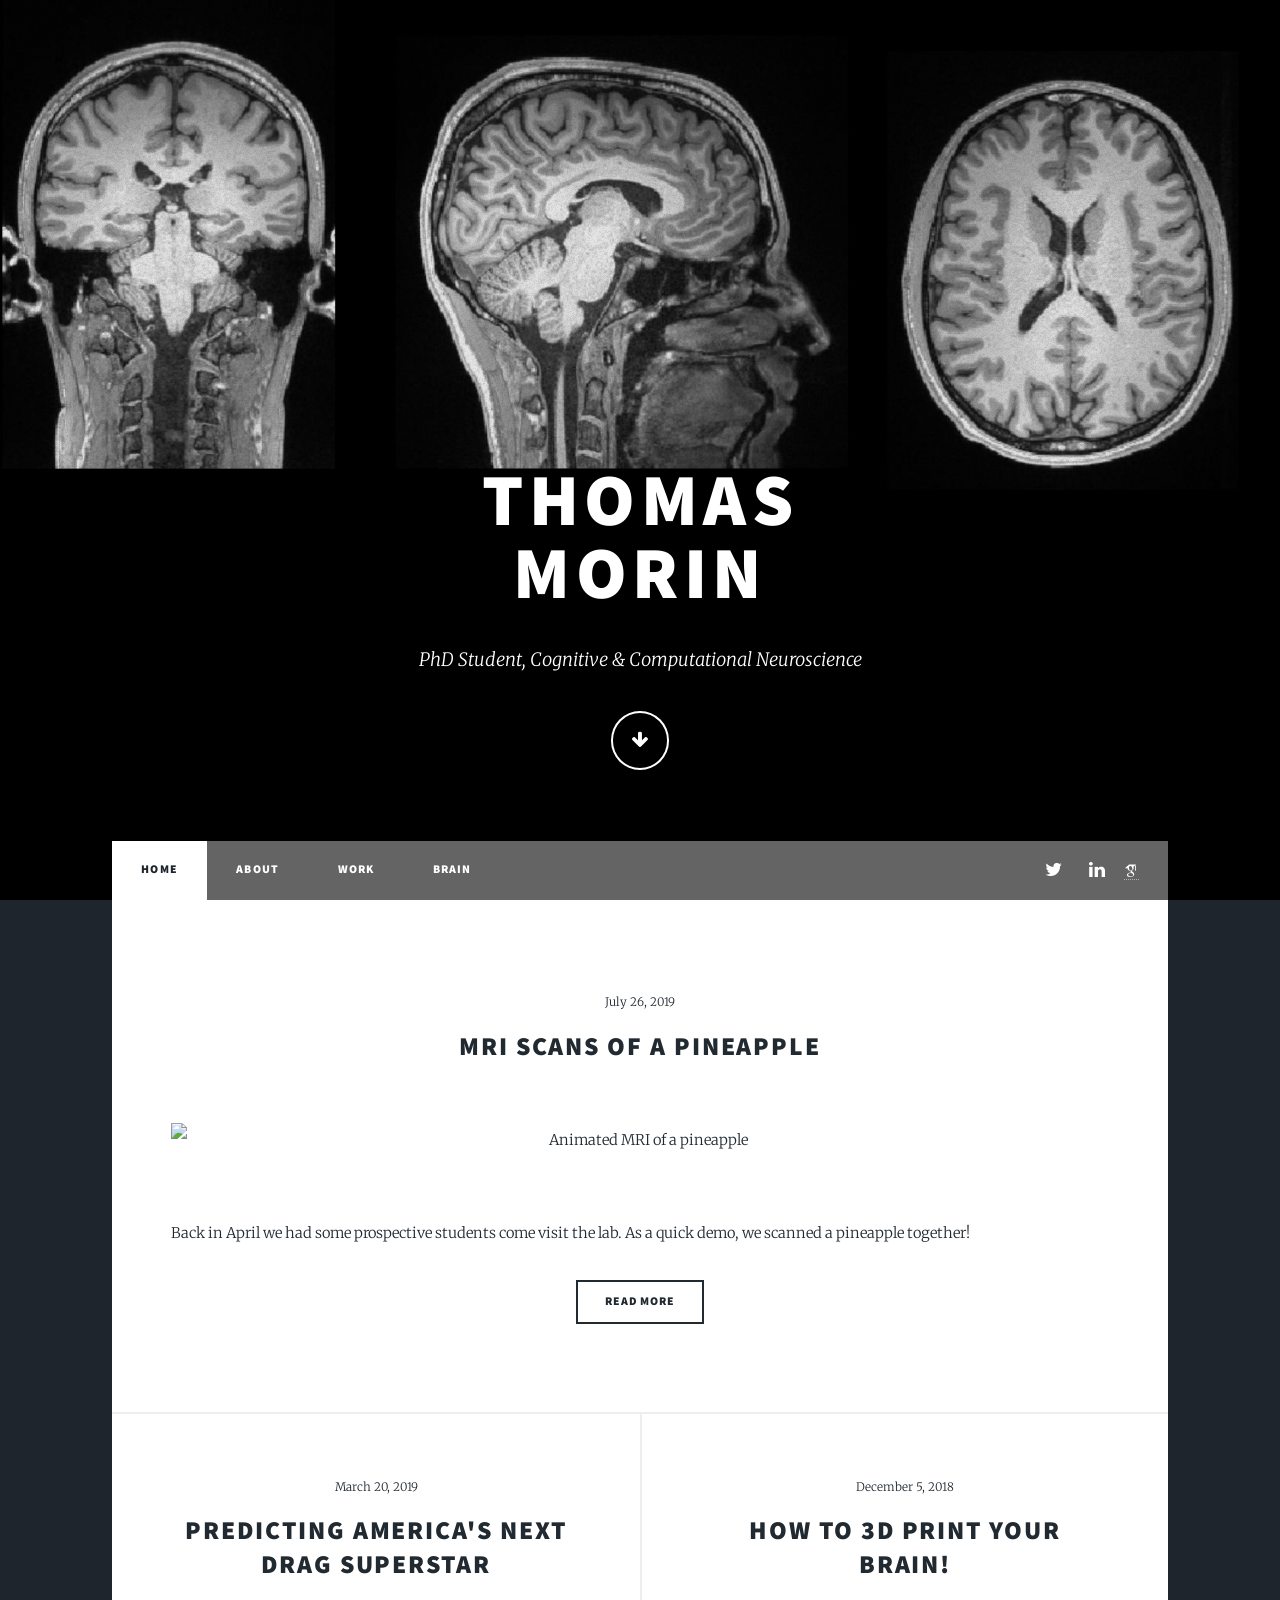
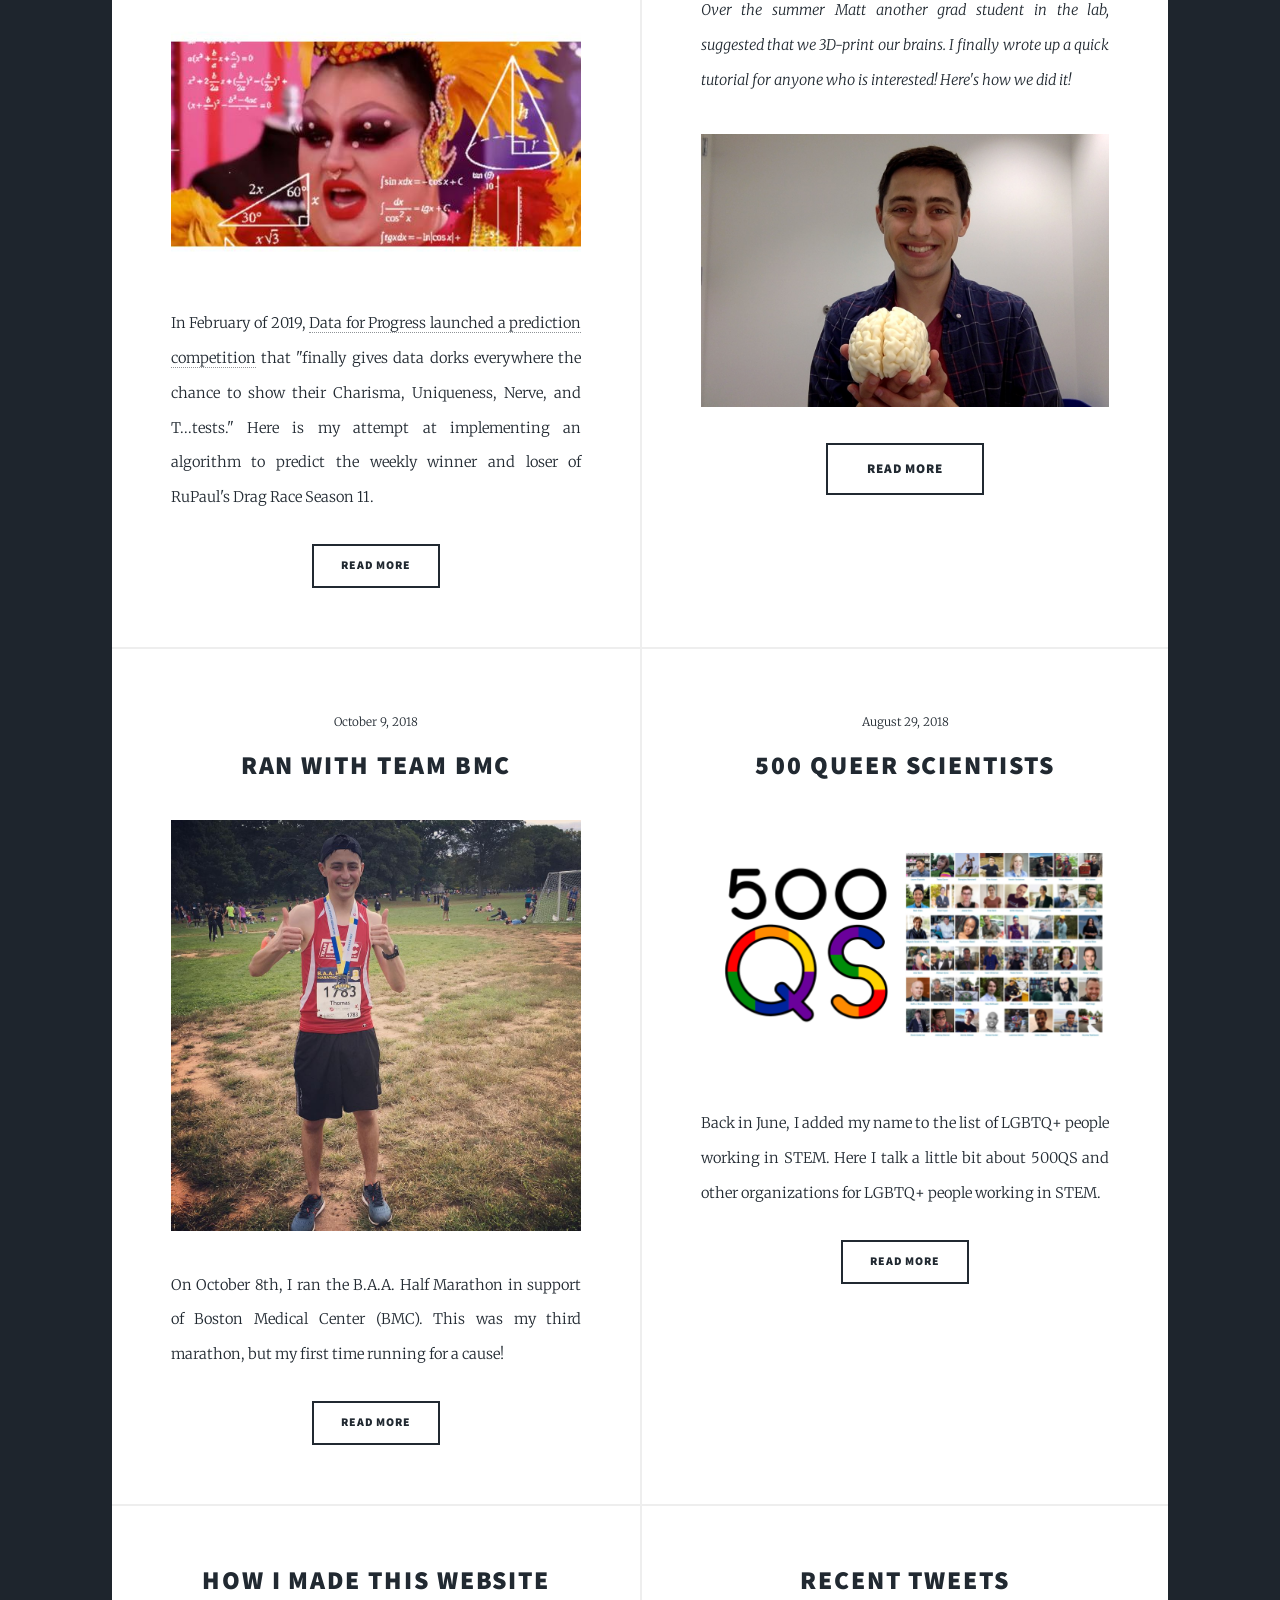
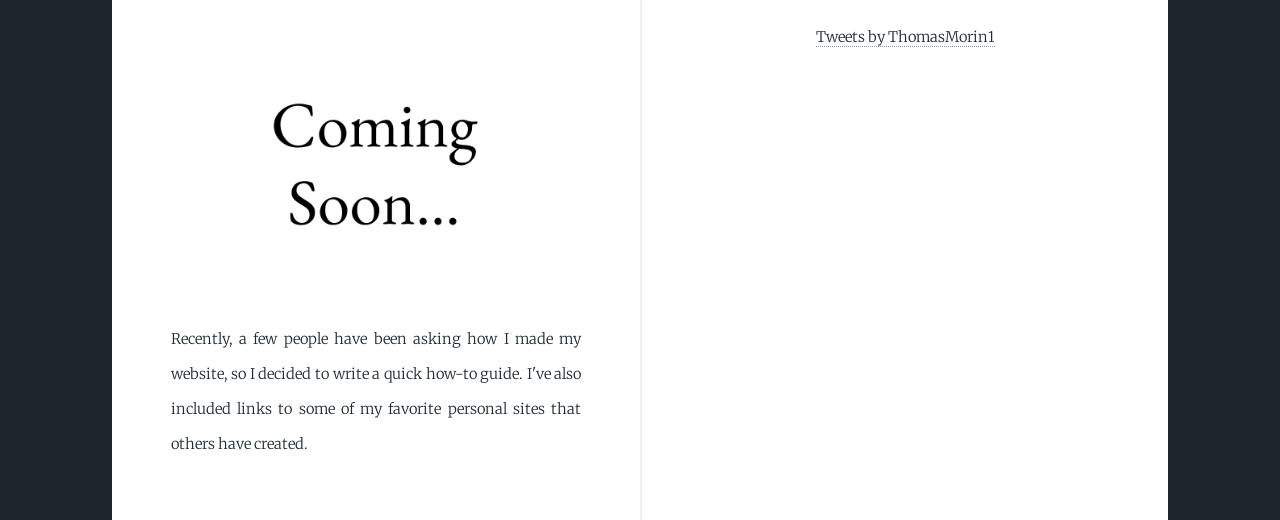
==== index.html @ 56a2a57e "update formspree URL and w3 include source on all pages" ====
<!DOCTYPE HTML>
<!--
	Home - tmmorin.com

             Author: Tom Morin
        Description: Homepage for my personal website. Includes large (pinned) 
                     story, with the possibility to include a grid of additional
                     posts. Navigation links to About, Work (Resume), and Brain
                     Images pages.

	Design:
	Massively by HTML5 UP
	html5up.net | @ajlkn
	Free for personal and commercial use under the CCA 3.0 license (html5up.net/license)
-->
<html>
	<script src="https://www.w3schools.com/lib/w3.js"></script>
	<head>
		<meta property="og:site_name" content="Tom Morin"/>
                <meta property="og:title" content="Tom Morin - Homepage"/>
                <meta property="og:description" content="PhD Student at Boston University, studying Cognitive and Computational Neuroscience"/>
                <meta property="og:image" content="images/me_and_my_brain.jpg"/>
                <meta property="og:url" content="http://tmmorin.com">
                <meta property="og:type" content="blog"/>
		<title>Tom Morin</title>
		<meta charset="utf-8" />
		<meta name="viewport" content="width=device-width, initial-scale=1, user-scalable=no" />
		<meta name="description" content="Thomas Morin is a PhD student studying Cognitive and Computational Neuroscience at Boston University. His research utilizes brain imaging technologies such as MRI to broaden our understanding about memory, attention, and other aspects of basic cognition." />
		<link rel="stylesheet" href="assets/css/main.css" />
		<noscript><link rel="stylesheet" href="assets/css/noscript.css" /></noscript>
		<link rel="shortcut icon" href="images/favicon.png" />
		<link rel="stylesheet" href="assets/css/academicons.min.css"/>

		<!-- Google Analytics -->
		<script>
		(function(i,s,o,g,r,a,m){i['GoogleAnalyticsObject']=r;i[r]=i[r]||function(){
		(i[r].q=i[r].q||[]).push(arguments)},i[r].l=1*new Date();a=s.createElement(o),
		m=s.getElementsByTagName(o)[0];a.async=1;a.src=g;m.parentNode.insertBefore(a,m)
		})(window,document,'script','https://www.google-analytics.com/analytics.js','ga');

		ga('create', 'UA-80555893-1', 'auto');
		ga('send', 'pageview');

		</script>
	</head>
	<body class="is-preload">

		<!-- Wrapper -->
			<div id="wrapper" class="fade-in">

				<!-- Intro -->
					<div id="intro">
						<h1>Thomas<br />
						Morin</h1>
						<p>PhD Student, Cognitive &amp; Computational Neuroscience</p>
						<ul class="actions">
							<li><a href="#header" class="button icon solo fa-arrow-down scrolly">Continue</a></li>
						</ul>
					</div>

        			<!-- Header -->
        			<header id="header">
                			<a href="index.html" class="logo">Thomas Morin</a>
        			</header>

        			<!-- Nav Bar -->
        			<nav id="nav">
			                <ul class="links">
			                        <li class="active"><a href="index.html">Home</a></li>
			                        <li><a href="about.html">About</a></li>
			                        <li><a href="work.html">Work</a></li>
			                        <li><a href="brain_images.html">Brain</a></li>
			                </ul>
			                <ul class="icons">
			                        <li><a href="https://twitter.com/ThomasMorin1" class="icon fa-twitter"><span class="label">Twitter</span></a></li>
			                        <li><a href="https://www.linkedin.com/in/thomas-morin-23b196b2" class="icon fa-linkedin"><span class="label">LinkedIn</span></a></li>
			                        <li><a href="https://scholar.google.com/citations?user=DYfllzQAAAAJ" class="ai ai-google-scholar"><span class="label"></span></a></li>
			                        <!-- <li><a href="#" class="icon fa-instagram"><span class="label">Instagram</span></a></li> -->
			                        <!-- <li><a href="#" class="icon fa-github"><span class="label">GitHub</span></a></li> -->
			                </ul>
			        </nav>

				<!-- Main -->
					<div id="main">

						<!-- Featured Post -->
							<article class="post featured">
								<header>
										<span class="date">July 26, 2019</span>
										<h2><a href="baa_half.html">MRI Scans of a Pineapple</a></h2>
									</header>
									<a href="pineapple_scans.html" class="image main"><img src="images/pineapple_T1_axial.gif" alt="Animated MRI of a pineapple" /></a>
									<p>Back in April we had some prospective students come visit the lab. As a quick demo, we scanned a pineapple together!</p>
									<ul class="actions special">
										<li><a href="pineapple_scans.html" class="button">Read More</a></li>
									</ul>
							</article>

						<!-- Posts -->
						
							<section class="posts">
								<article>
									<header>
										<span class="date">March 20, 2019</span>
										<h2><a href="baa_half.html">Predicting America's Next Drag Superstar</a></h2>
									</header>
									<a href="rpdr_predictions.html" class="image fit"><img src="images/rpdr_tile.jpg" alt="Drag Queen and math meme" /></a>
									<p>In February of 2019, <a href="https://www.dataforprogress.org/rpdr/2019/2/14/announcing-the-data-for-progress-rupauls-drag-race-machine-learning-competition">
									Data for Progress launched a prediction competition</a> that
									"finally gives data dorks everywhere the chance to show their
									Charisma, Uniqueness, Nerve, and T...tests." Here is my attempt at 
									implementing an algorithm to predict the weekly winner and loser of RuPaul's Drag Race Season 11.</p>
									<ul class="actions special">
										<li><a href="rpdr_predictions.html" class="button">Read More</a></li>
									</ul>
								</article>

								<article>
									<header>
										<span class="date">December 5, 2018</span>
										<h2><a href="3dbrain.html">How to 3D Print Your Brain!</a></h2>
										<p>Over the summer Matt another grad student in the lab, suggested that we 3D-print our brains. I finally wrote up a quick tutorial for anyone who is interested! Here's how we 	did it!</p>
									</header>
									<a href="3dbrain.html" class="image fit"><img src="images/me_and_my_brain.jpg" alt="me holding my 3D-printed brain" /></a>
									<ul class="actions special">
										<li><a href="3dbrain.html" class="button large">Read More</a></li>
									</ul>
								</article>
								
								<article>
									<header>
										<span class="date">October 9, 2018</span>
										<h2><a href="baa_half.html">Ran with Team BMC</a></h2>
									</header>
									<a href="baa_half.html" class="image fit"><img src="images/baa_half_me.jpg" alt="Me after the BAA Half Marathon" /></a>
									<p>On October 8th, I ran the B.A.A. Half Marathon in support of Boston Medical Center (BMC). This was my third marathon, but my first time running for a cause!</p>
									<ul class="actions special">
										<li><a href="baa_half.html" class="button">Read More</a></li>
									</ul>
								</article>

								<article>
									<header>
										<span class="date">August 29, 2018</span>
										<h2><a href="500qs.html">500 Queer Scientists</a></h2>
									</header>
									<a href="500qs.html" class="image fit"><img src="images/500_queer_scientists.png" alt="" /></a>
									<p>Back in June, I added my name to the list of LGBTQ+ people working in STEM. Here I talk 
										a little bit about 500QS and other organizations for LGBTQ+ people working in STEM.</p>
									<ul class="actions special">
										<li><a href="500qs.html" class="button">Read More</a></li>
									</ul>
								</article>

								<article>
									<header>
										<!--<span class="date">August 18, 2018</span>-->
										<h2><a href="#">How I Made This Website</a></h2>
									</header>
									<a href="#" class="image fit"><img src="images/coming_soon.png" alt="" /></a>
									<p> Recently, a few people have been asking how I made my website, so I decided to write a quick how-to guide. I've also included links to some of my favorite personal sites that others have created.</p>
									<!--<ul class="actions special">
										<li><a href="how_to_website.html" class="button">Read More</a></li>
									</ul>-->
								</article>
								
								<article>
									<header>
										<!--<span class="date">April 24, 2017</span>-->
										<h2><a href="https://twitter.com/ThomasMorin1">Recent Tweets</a></h2>
									</header>
									<a class="twitter-timeline" data-height="600" data-theme="light" data-link-color="#2B7BB9" href="https://twitter.com/ThomasMorin1?ref_src=twsrc%5Etfw">Tweets by ThomasMorin1</a> <script async src="https://platform.twitter.com/widgets.js" charset="utf-8"></script>
								</article>
								<!--<article>
									<header>
										<span class="date">April 11, 2017</span>
										<h2><a href="#">Odio magna<br />
										sed consectetur</a></h2>
									</header>
									<a href="#" class="image fit"><img src="images/pic06.jpg" alt="" /></a>
									<p>Donec eget ex magna. Interdum et malesuada fames ac ante ipsum primis in faucibus. Pellentesque venenatis dolor imperdiet dolor mattis sagittis magna etiam.</p>
									<ul class="actions special">
										<li><a href="#" class="button">Full Story</a></li>
									</ul>
								</article>
								<article>
									<header>
										<span class="date">April 7, 2017</span>
										<h2><a href="#">Augue lorem<br />
										primis vestibulum</a></h2>
									</header>
									<a href="#" class="image fit"><img src="images/pic07.jpg" alt="" /></a>
									<p>Donec eget ex magna. Interdum et malesuada fames ac ante ipsum primis in faucibus. Pellentesque venenatis dolor imperdiet dolor mattis sagittis magna etiam.</p>
									<ul class="actions special">
										<li><a href="#" class="button">Full Story</a></li>
									</ul>
								</article>
							</section>
						-->
					</div>

				<!-- Footer, Copyright -->
				<div w3-include-html="footer.html"></div>

			</div>

		<!-- Scripts -->
			<script>w3.includeHTML();</script>
			<script src="assets/js/jquery.min.js"></script>
			<script src="assets/js/jquery.scrollex.min.js"></script>
			<script src="assets/js/jquery.scrolly.min.js"></script>
			<script src="assets/js/browser.min.js"></script>
			<script src="assets/js/breakpoints.min.js"></script>
			<script src="assets/js/util.js"></script>
			<script src="assets/js/main.js"></script>
			
	</body>
</html>
---- assets/css/main.css ----
@import url(font-awesome.min.css);
@import url("https://fonts.googleapis.com/css?family=Merriweather:300,700,300italic,700italic|Source+Sans+Pro:900");

/*
	Massively by HTML5 UP
	html5up.net | @ajlkn
	Free for personal and commercial use under the CCA 3.0 license (html5up.net/license)
*/

html, body, div, span, applet, object,
iframe, h1, h2, h3, h4, h5, h6, p, blockquote,
pre, a, abbr, acronym, address, big, cite,
code, del, dfn, em, img, ins, kbd, q, s, samp,
small, strike, strong, sub, sup, tt, var, b,
u, i, center, dl, dt, dd, ol, ul, li, fieldset,
form, label, legend, table, caption, tbody,
tfoot, thead, tr, th, td, article, aside,
canvas, details, embed, figure, figcaption,
footer, header, hgroup, menu, nav, output, ruby,
section, summary, time, mark, audio, video {
	margin: 0;
	padding: 0;
	border: 0;
	font-size: 100%;
	font: inherit;
	vertical-align: baseline;}

article, aside, details, figcaption, figure,
footer, header, hgroup, menu, nav, section {
	display: block;}

body {
	line-height: 1;
}

ol, ul {
	list-style: none;
}

blockquote, q {
	quotes: none;
}

	blockquote:before, blockquote:after, q:before, q:after {
		content: '';
		content: none;
	}

table {
	border-collapse: collapse;
	border-spacing: 0;
}

body {
	-webkit-text-size-adjust: none;
}

mark {
	background-color: transparent;
	color: inherit;
}

input::-moz-focus-inner {
	border: 0;
	padding: 0;
}

input, select, textarea {
	-moz-appearance: none;
	-webkit-appearance: none;
	-ms-appearance: none;
	appearance: none;
}

/* Basic */

	@-ms-viewport {
		width: device-width;
	}

	body {
		-ms-overflow-style: scrollbar;
	}

	@media screen and (max-width: 480px) {

		html, body {
			min-width: 320px;
		}

	}

	html {
		box-sizing: border-box;
	}

	*, *:before, *:after {
		box-sizing: inherit;
	}

	body {
		background-color: #1e252d;
	}

		body.is-preload *, body.is-preload *:before, body.is-preload *:after {
			-moz-animation: none !important;
			-webkit-animation: none !important;
			-ms-animation: none !important;
			animation: none !important;
			-moz-transition: none !important;
			-webkit-transition: none !important;
			-ms-transition: none !important;
			transition: none !important;
		}

/* Type */

	html {
		font-size: 16pt;
	}

		@media screen and (max-width: 1680px) {

			html {
				font-size: 12pt;
			}

		}

		@media screen and (max-width: 1280px) {

			html {
				font-size: 11pt;
			}

		}

		@media screen and (max-width: 360px) {

			html {
				font-size: 10pt;
			}

		}

	body {
		color: #212931;
	}

	body, input, select, textarea {
		font-family: "Merriweather", Georgia, serif;
		font-weight: 300;
		font-size: 1rem;
		line-height: 2.375;
	}

	a {
		-moz-transition: color 0.2s ease-in-out, background-color 0.2s ease-in-out, border-color 0.2s ease-in-out, box-shadow 0.2s ease-in-out;
		-webkit-transition: color 0.2s ease-in-out, background-color 0.2s ease-in-out, border-color 0.2s ease-in-out, box-shadow 0.2s ease-in-out;
		-ms-transition: color 0.2s ease-in-out, background-color 0.2s ease-in-out, border-color 0.2s ease-in-out, box-shadow 0.2s ease-in-out;
		transition: color 0.2s ease-in-out, background-color 0.2s ease-in-out, border-color 0.2s ease-in-out, box-shadow 0.2s ease-in-out;
		border-bottom: dotted 1px;
		text-decoration: none;
	}

		a:hover {
			border-bottom-color: transparent;
		}

	strong, b {
		font-weight: 600;
	}

	em, i {
		font-style: italic;
	}

	p {
		text-align: justify;
		margin: 0 0 2rem 0;
	}

	h1, h2, h3, h4, h5, h6 {
		font-family: "Source Sans Pro", Helvetica, sans-serif;
		font-weight: 900;
		line-height: 1.5;
		letter-spacing: 0.075em;
		text-transform: uppercase;
		margin: 0 0 1rem 0;
	}

		h1 a, h2 a, h3 a, h4 a, h5 a, h6 a {
			border-bottom: 0;
			color: inherit;
			text-decoration: none;
		}

	h1 {
		font-size: 4rem;
		line-height: 1.1;
		margin: 0 0 2rem 0;
	}

	h2 {
		font-size: 1.75rem;
		line-height: 1.3;
		margin: 0 0 1.5rem 0;
	}

	h3 {
		font-size: 1.25rem;
		margin: 0 0 1.5rem 0;
	}

	h4 {
		font-size: 1rem;
	}

	h5 {
		font-size: 0.9rem;
	}

	h6 {
		font-size: 0.8rem;
	}

	sub {
		font-size: 0.8rem;
		position: relative;
		top: 0.5rem;
	}

	sup {
		font-size: 0.8rem;
		position: relative;
		top: -0.5rem;
	}

	blockquote {
		border-left: solid 4px;
		font-style: italic;
		margin: 0 0 2rem 0;
		padding: 0.5rem 0 0.5rem 2rem;
	}

	code {
		border: solid 2px;
		font-family: "Courier New", monospace;
		font-size: 0.9rem;
		margin: 0 0.25rem;
		padding: 0.25rem 0.65rem;
	}

	pre {
		-webkit-overflow-scrolling: touch;
		font-family: "Courier New", monospace;
		font-size: 0.9rem;
		margin: 0 0 2rem 0;
	}

		pre code {
			display: block;
			line-height: 1.75;
			padding: 1rem 1.5rem;
			overflow-x: auto;
		}

	hr {
		border: 0;
		border-bottom: solid 2px;
		margin: 3rem 0;
	}

		hr.major {
			margin: 5rem 0;
		}

	.align-left {
		text-align: left;
	}

	.align-center {
		text-align: center;
	}

	.align-right {
		text-align: right;
	}

	input, select, textarea {
		color: #212931;
	}

	a {
		color: #212931;
		border-bottom-color: rgba(33, 41, 49, 0.5);
	}

		a:hover {
			border-bottom-color: transparent;
			color: #18bfef !important;
		}

	strong, b {
		color: #212931;
	}

	h1, h2, h3, h4, h5, h6 {
		color: #212931;
	}

	blockquote {
		border-left-color: #eeeeee;
	}

	code {
		background: rgba(220, 220, 220, 0.25);
		border-color: #eeeeee;
	}

	hr {
		border-bottom-color: #eeeeee;
	}

/* Row */

	.row {
		display: flex;
		flex-wrap: wrap;
		box-sizing: border-box;
		align-items: stretch;
	}

		.row > * {
			box-sizing: border-box;
		}

		.row.gtr-uniform > * > :last-child {
			margin-bottom: 0;
		}

		.row.aln-left {
			justify-content: flex-start;
		}

		.row.aln-center {
			justify-content: center;
		}

		.row.aln-right {
			justify-content: flex-end;
		}

		.row.aln-top {
			align-items: flex-start;
		}

		.row.aln-middle {
			align-items: center;
		}

		.row.aln-bottom {
			align-items: flex-end;
		}

		.row > .imp {
			order: -1;
		}

		.row > .col-1 {
			width: 8.3333333333%;
		}

		.row > .off-1 {
			margin-left: 8.3333333333%;
		}

		.row > .col-2 {
			width: 16.6666666667%;
		}

		.row > .off-2 {
			margin-left: 16.6666666667%;
		}

		.row > .col-3 {
			width: 25%;
		}

		.row > .off-3 {
			margin-left: 25%;
		}

		.row > .col-4 {
			width: 33.3333333333%;
		}

		.row > .off-4 {
			margin-left: 33.3333333333%;
		}

		.row > .col-5 {
			width: 41.6666666667%;
		}

		.row > .off-5 {
			margin-left: 41.6666666667%;
		}

		.row > .col-6 {
			width: 50%;
		}

		.row > .off-6 {
			margin-left: 50%;
		}

		.row > .col-7 {
			width: 58.3333333333%;
		}

		.row > .off-7 {
			margin-left: 58.3333333333%;
		}

		.row > .col-8 {
			width: 66.6666666667%;
		}

		.row > .off-8 {
			margin-left: 66.6666666667%;
		}

		.row > .col-9 {
			width: 75%;
		}

		.row > .off-9 {
			margin-left: 75%;
		}

		.row > .col-10 {
			width: 83.3333333333%;
		}

		.row > .off-10 {
			margin-left: 83.3333333333%;
		}

		.row > .col-11 {
			width: 91.6666666667%;
		}

		.row > .off-11 {
			margin-left: 91.6666666667%;
		}

		.row > .col-12 {
			width: 100%;
		}

		.row > .off-12 {
			margin-left: 100%;
		}

		.row.gtr-0 {
			margin-top: 0;
			margin-left: 0rem;
		}

			.row.gtr-0 > * {
				padding: 0 0 0 0rem;
			}

			.row.gtr-0.gtr-uniform {
				margin-top: 0rem;
			}

				.row.gtr-0.gtr-uniform > * {
					padding-top: 0rem;
				}

		.row.gtr-25 {
			margin-top: 0;
			margin-left: -0.375rem;
		}

			.row.gtr-25 > * {
				padding: 0 0 0 0.375rem;
			}

			.row.gtr-25.gtr-uniform {
				margin-top: -0.375rem;
			}

				.row.gtr-25.gtr-uniform > * {
					padding-top: 0.375rem;
				}

		.row.gtr-50 {
			margin-top: 0;
			margin-left: -0.75rem;
		}

			.row.gtr-50 > * {
				padding: 0 0 0 0.75rem;
			}

			.row.gtr-50.gtr-uniform {
				margin-top: -0.75rem;
			}

				.row.gtr-50.gtr-uniform > * {
					padding-top: 0.75rem;
				}

		.row {
			margin-top: 0;
			margin-left: -1.5rem;
		}

			.row > * {
				padding: 0 0 0 1.5rem;
			}

			.row.gtr-uniform {
				margin-top: -1.5rem;
			}

				.row.gtr-uniform > * {
					padding-top: 1.5rem;
				}

		.row.gtr-150 {
			margin-top: 0;
			margin-left: -2.25rem;
		}

			.row.gtr-150 > * {
				padding: 0 0 0 2.25rem;
			}

			.row.gtr-150.gtr-uniform {
				margin-top: -2.25rem;
			}

				.row.gtr-150.gtr-uniform > * {
					padding-top: 2.25rem;
				}

		.row.gtr-200 {
			margin-top: 0;
			margin-left: -3rem;
		}

			.row.gtr-200 > * {
				padding: 0 0 0 3rem;
			}

			.row.gtr-200.gtr-uniform {
				margin-top: -3rem;
			}

				.row.gtr-200.gtr-uniform > * {
					padding-top: 3rem;
				}

		@media screen and (max-width: 1680px) {

			.row {
				display: flex;
				flex-wrap: wrap;
				box-sizing: border-box;
				align-items: stretch;
			}

				.row > * {
					box-sizing: border-box;
				}

				.row.gtr-uniform > * > :last-child {
					margin-bottom: 0;
				}

				.row.aln-left {
					justify-content: flex-start;
				}

				.row.aln-center {
					justify-content: center;
				}

				.row.aln-right {
					justify-content: flex-end;
				}

				.row.aln-top {
					align-items: flex-start;
				}

				.row.aln-middle {
					align-items: center;
				}

				.row.aln-bottom {
					align-items: flex-end;
				}

				.row > .imp-xlarge {
					order: -1;
				}

				.row > .col-1-xlarge {
					width: 8.3333333333%;
				}

				.row > .off-1-xlarge {
					margin-left: 8.3333333333%;
				}

				.row > .col-2-xlarge {
					width: 16.6666666667%;
				}

				.row > .off-2-xlarge {
					margin-left: 16.6666666667%;
				}

				.row > .col-3-xlarge {
					width: 25%;
				}

				.row > .off-3-xlarge {
					margin-left: 25%;
				}

				.row > .col-4-xlarge {
					width: 33.3333333333%;
				}

				.row > .off-4-xlarge {
					margin-left: 33.3333333333%;
				}

				.row > .col-5-xlarge {
					width: 41.6666666667%;
				}

				.row > .off-5-xlarge {
					margin-left: 41.6666666667%;
				}

				.row > .col-6-xlarge {
					width: 50%;
				}

				.row > .off-6-xlarge {
					margin-left: 50%;
				}

				.row > .col-7-xlarge {
					width: 58.3333333333%;
				}

				.row > .off-7-xlarge {
					margin-left: 58.3333333333%;
				}

				.row > .col-8-xlarge {
					width: 66.6666666667%;
				}

				.row > .off-8-xlarge {
					margin-left: 66.6666666667%;
				}

				.row > .col-9-xlarge {
					width: 75%;
				}

				.row > .off-9-xlarge {
					margin-left: 75%;
				}

				.row > .col-10-xlarge {
					width: 83.3333333333%;
				}

				.row > .off-10-xlarge {
					margin-left: 83.3333333333%;
				}

				.row > .col-11-xlarge {
					width: 91.6666666667%;
				}

				.row > .off-11-xlarge {
					margin-left: 91.6666666667%;
				}

				.row > .col-12-xlarge {
					width: 100%;
				}

				.row > .off-12-xlarge {
					margin-left: 100%;
				}

				.row.gtr-0 {
					margin-top: 0;
					margin-left: 0rem;
				}

					.row.gtr-0 > * {
						padding: 0 0 0 0rem;
					}

					.row.gtr-0.gtr-uniform {
						margin-top: 0rem;
					}

						.row.gtr-0.gtr-uniform > * {
							padding-top: 0rem;
						}

				.row.gtr-25 {
					margin-top: 0;
					margin-left: -0.375rem;
				}

					.row.gtr-25 > * {
						padding: 0 0 0 0.375rem;
					}

					.row.gtr-25.gtr-uniform {
						margin-top: -0.375rem;
					}

						.row.gtr-25.gtr-uniform > * {
							padding-top: 0.375rem;
						}

				.row.gtr-50 {
					margin-top: 0;
					margin-left: -0.75rem;
				}

					.row.gtr-50 > * {
						padding: 0 0 0 0.75rem;
					}

					.row.gtr-50.gtr-uniform {
						margin-top: -0.75rem;
					}

						.row.gtr-50.gtr-uniform > * {
							padding-top: 0.75rem;
						}

				.row {
					margin-top: 0;
					margin-left: -1.5rem;
				}

					.row > * {
						padding: 0 0 0 1.5rem;
					}

					.row.gtr-uniform {
						margin-top: -1.5rem;
					}

						.row.gtr-uniform > * {
							padding-top: 1.5rem;
						}

				.row.gtr-150 {
					margin-top: 0;
					margin-left: -2.25rem;
				}

					.row.gtr-150 > * {
						padding: 0 0 0 2.25rem;
					}

					.row.gtr-150.gtr-uniform {
						margin-top: -2.25rem;
					}

						.row.gtr-150.gtr-uniform > * {
							padding-top: 2.25rem;
						}

				.row.gtr-200 {
					margin-top: 0;
					margin-left: -3rem;
				}

					.row.gtr-200 > * {
						padding: 0 0 0 3rem;
					}

					.row.gtr-200.gtr-uniform {
						margin-top: -3rem;
					}

						.row.gtr-200.gtr-uniform > * {
							padding-top: 3rem;
						}

		}

		@media screen and (max-width: 1280px) {

			.row {
				display: flex;
				flex-wrap: wrap;
				box-sizing: border-box;
				align-items: stretch;
			}

				.row > * {
					box-sizing: border-box;
				}

				.row.gtr-uniform > * > :last-child {
					margin-bottom: 0;
				}

				.row.aln-left {
					justify-content: flex-start;
				}

				.row.aln-center {
					justify-content: center;
				}

				.row.aln-right {
					justify-content: flex-end;
				}

				.row.aln-top {
					align-items: flex-start;
				}

				.row.aln-middle {
					align-items: center;
				}

				.row.aln-bottom {
					align-items: flex-end;
				}

				.row > .imp-large {
					order: -1;
				}

				.row > .col-1-large {
					width: 8.3333333333%;
				}

				.row > .off-1-large {
					margin-left: 8.3333333333%;
				}

				.row > .col-2-large {
					width: 16.6666666667%;
				}

				.row > .off-2-large {
					margin-left: 16.6666666667%;
				}

				.row > .col-3-large {
					width: 25%;
				}

				.row > .off-3-large {
					margin-left: 25%;
				}

				.row > .col-4-large {
					width: 33.3333333333%;
				}

				.row > .off-4-large {
					margin-left: 33.3333333333%;
				}

				.row > .col-5-large {
					width: 41.6666666667%;
				}

				.row > .off-5-large {
					margin-left: 41.6666666667%;
				}

				.row > .col-6-large {
					width: 50%;
				}

				.row > .off-6-large {
					margin-left: 50%;
				}

				.row > .col-7-large {
					width: 58.3333333333%;
				}

				.row > .off-7-large {
					margin-left: 58.3333333333%;
				}

				.row > .col-8-large {
					width: 66.6666666667%;
				}

				.row > .off-8-large {
					margin-left: 66.6666666667%;
				}

				.row > .col-9-large {
					width: 75%;
				}

				.row > .off-9-large {
					margin-left: 75%;
				}

				.row > .col-10-large {
					width: 83.3333333333%;
				}

				.row > .off-10-large {
					margin-left: 83.3333333333%;
				}

				.row > .col-11-large {
					width: 91.6666666667%;
				}

				.row > .off-11-large {
					margin-left: 91.6666666667%;
				}

				.row > .col-12-large {
					width: 100%;
				}

				.row > .off-12-large {
					margin-left: 100%;
				}

				.row.gtr-0 {
					margin-top: 0;
					margin-left: 0rem;
				}

					.row.gtr-0 > * {
						padding: 0 0 0 0rem;
					}

					.row.gtr-0.gtr-uniform {
						margin-top: 0rem;
					}

						.row.gtr-0.gtr-uniform > * {
							padding-top: 0rem;
						}

				.row.gtr-25 {
					margin-top: 0;
					margin-left: -0.375rem;
				}

					.row.gtr-25 > * {
						padding: 0 0 0 0.375rem;
					}

					.row.gtr-25.gtr-uniform {
						margin-top: -0.375rem;
					}

						.row.gtr-25.gtr-uniform > * {
							padding-top: 0.375rem;
						}

				.row.gtr-50 {
					margin-top: 0;
					margin-left: -0.75rem;
				}

					.row.gtr-50 > * {
						padding: 0 0 0 0.75rem;
					}

					.row.gtr-50.gtr-uniform {
						margin-top: -0.75rem;
					}

						.row.gtr-50.gtr-uniform > * {
							padding-top: 0.75rem;
						}

				.row {
					margin-top: 0;
					margin-left: -1.5rem;
				}

					.row > * {
						padding: 0 0 0 1.5rem;
					}

					.row.gtr-uniform {
						margin-top: -1.5rem;
					}

						.row.gtr-uniform > * {
							padding-top: 1.5rem;
						}

				.row.gtr-150 {
					margin-top: 0;
					margin-left: -2.25rem;
				}

					.row.gtr-150 > * {
						padding: 0 0 0 2.25rem;
					}

					.row.gtr-150.gtr-uniform {
						margin-top: -2.25rem;
					}

						.row.gtr-150.gtr-uniform > * {
							padding-top: 2.25rem;
						}

				.row.gtr-200 {
					margin-top: 0;
					margin-left: -3rem;
				}

					.row.gtr-200 > * {
						padding: 0 0 0 3rem;
					}

					.row.gtr-200.gtr-uniform {
						margin-top: -3rem;
					}

						.row.gtr-200.gtr-uniform > * {
							padding-top: 3rem;
						}

		}

		@media screen and (max-width: 980px) {

			.row {
				display: flex;
				flex-wrap: wrap;
				box-sizing: border-box;
				align-items: stretch;
			}

				.row > * {
					box-sizing: border-box;
				}

				.row.gtr-uniform > * > :last-child {
					margin-bottom: 0;
				}

				.row.aln-left {
					justify-content: flex-start;
				}

				.row.aln-center {
					justify-content: center;
				}

				.row.aln-right {
					justify-content: flex-end;
				}

				.row.aln-top {
					align-items: flex-start;
				}

				.row.aln-middle {
					align-items: center;
				}

				.row.aln-bottom {
					align-items: flex-end;
				}

				.row > .imp-medium {
					order: -1;
				}

				.row > .col-1-medium {
					width: 8.3333333333%;
				}

				.row > .off-1-medium {
					margin-left: 8.3333333333%;
				}

				.row > .col-2-medium {
					width: 16.6666666667%;
				}

				.row > .off-2-medium {
					margin-left: 16.6666666667%;
				}

				.row > .col-3-medium {
					width: 25%;
				}

				.row > .off-3-medium {
					margin-left: 25%;
				}

				.row > .col-4-medium {
					width: 33.3333333333%;
				}

				.row > .off-4-medium {
					margin-left: 33.3333333333%;
				}

				.row > .col-5-medium {
					width: 41.6666666667%;
				}

				.row > .off-5-medium {
					margin-left: 41.6666666667%;
				}

				.row > .col-6-medium {
					width: 50%;
				}

				.row > .off-6-medium {
					margin-left: 50%;
				}

				.row > .col-7-medium {
					width: 58.3333333333%;
				}

				.row > .off-7-medium {
					margin-left: 58.3333333333%;
				}

				.row > .col-8-medium {
					width: 66.6666666667%;
				}

				.row > .off-8-medium {
					margin-left: 66.6666666667%;
				}

				.row > .col-9-medium {
					width: 75%;
				}

				.row > .off-9-medium {
					margin-left: 75%;
				}

				.row > .col-10-medium {
					width: 83.3333333333%;
				}

				.row > .off-10-medium {
					margin-left: 83.3333333333%;
				}

				.row > .col-11-medium {
					width: 91.6666666667%;
				}

				.row > .off-11-medium {
					margin-left: 91.6666666667%;
				}

				.row > .col-12-medium {
					width: 100%;
				}

				.row > .off-12-medium {
					margin-left: 100%;
				}

				.row.gtr-0 {
					margin-top: 0;
					margin-left: 0rem;
				}

					.row.gtr-0 > * {
						padding: 0 0 0 0rem;
					}

					.row.gtr-0.gtr-uniform {
						margin-top: 0rem;
					}

						.row.gtr-0.gtr-uniform > * {
							padding-top: 0rem;
						}

				.row.gtr-25 {
					margin-top: 0;
					margin-left: -0.375rem;
				}

					.row.gtr-25 > * {
						padding: 0 0 0 0.375rem;
					}

					.row.gtr-25.gtr-uniform {
						margin-top: -0.375rem;
					}

						.row.gtr-25.gtr-uniform > * {
							padding-top: 0.375rem;
						}

				.row.gtr-50 {
					margin-top: 0;
					margin-left: -0.75rem;
				}

					.row.gtr-50 > * {
						padding: 0 0 0 0.75rem;
					}

					.row.gtr-50.gtr-uniform {
						margin-top: -0.75rem;
					}

						.row.gtr-50.gtr-uniform > * {
							padding-top: 0.75rem;
						}

				.row {
					margin-top: 0;
					margin-left: -1.5rem;
				}

					.row > * {
						padding: 0 0 0 1.5rem;
					}

					.row.gtr-uniform {
						margin-top: -1.5rem;
					}

						.row.gtr-uniform > * {
							padding-top: 1.5rem;
						}

				.row.gtr-150 {
					margin-top: 0;
					margin-left: -2.25rem;
				}

					.row.gtr-150 > * {
						padding: 0 0 0 2.25rem;
					}

					.row.gtr-150.gtr-uniform {
						margin-top: -2.25rem;
					}

						.row.gtr-150.gtr-uniform > * {
							padding-top: 2.25rem;
						}

				.row.gtr-200 {
					margin-top: 0;
					margin-left: -3rem;
				}

					.row.gtr-200 > * {
						padding: 0 0 0 3rem;
					}

					.row.gtr-200.gtr-uniform {
						margin-top: -3rem;
					}

						.row.gtr-200.gtr-uniform > * {
							padding-top: 3rem;
						}

		}

		@media screen and (max-width: 736px) {

			.row {
				display: flex;
				flex-wrap: wrap;
				box-sizing: border-box;
				align-items: stretch;
			}

				.row > * {
					box-sizing: border-box;
				}

				.row.gtr-uniform > * > :last-child {
					margin-bottom: 0;
				}

				.row.aln-left {
					justify-content: flex-start;
				}

				.row.aln-center {
					justify-content: center;
				}

				.row.aln-right {
					justify-content: flex-end;
				}

				.row.aln-top {
					align-items: flex-start;
				}

				.row.aln-middle {
					align-items: center;
				}

				.row.aln-bottom {
					align-items: flex-end;
				}

				.row > .imp-small {
					order: -1;
				}

				.row > .col-1-small {
					width: 8.3333333333%;
				}

				.row > .off-1-small {
					margin-left: 8.3333333333%;
				}

				.row > .col-2-small {
					width: 16.6666666667%;
				}

				.row > .off-2-small {
					margin-left: 16.6666666667%;
				}

				.row > .col-3-small {
					width: 25%;
				}

				.row > .off-3-small {
					margin-left: 25%;
				}

				.row > .col-4-small {
					width: 33.3333333333%;
				}

				.row > .off-4-small {
					margin-left: 33.3333333333%;
				}

				.row > .col-5-small {
					width: 41.6666666667%;
				}

				.row > .off-5-small {
					margin-left: 41.6666666667%;
				}

				.row > .col-6-small {
					width: 50%;
				}

				.row > .off-6-small {
					margin-left: 50%;
				}

				.row > .col-7-small {
					width: 58.3333333333%;
				}

				.row > .off-7-small {
					margin-left: 58.3333333333%;
				}

				.row > .col-8-small {
					width: 66.6666666667%;
				}

				.row > .off-8-small {
					margin-left: 66.6666666667%;
				}

				.row > .col-9-small {
					width: 75%;
				}

				.row > .off-9-small {
					margin-left: 75%;
				}

				.row > .col-10-small {
					width: 83.3333333333%;
				}

				.row > .off-10-small {
					margin-left: 83.3333333333%;
				}

				.row > .col-11-small {
					width: 91.6666666667%;
				}

				.row > .off-11-small {
					margin-left: 91.6666666667%;
				}

				.row > .col-12-small {
					width: 100%;
				}

				.row > .off-12-small {
					margin-left: 100%;
				}

				.row.gtr-0 {
					margin-top: 0;
					margin-left: 0rem;
				}

					.row.gtr-0 > * {
						padding: 0 0 0 0rem;
					}

					.row.gtr-0.gtr-uniform {
						margin-top: 0rem;
					}

						.row.gtr-0.gtr-uniform > * {
							padding-top: 0rem;
						}

				.row.gtr-25 {
					margin-top: 0;
					margin-left: -0.375rem;
				}

					.row.gtr-25 > * {
						padding: 0 0 0 0.375rem;
					}

					.row.gtr-25.gtr-uniform {
						margin-top: -0.375rem;
					}

						.row.gtr-25.gtr-uniform > * {
							padding-top: 0.375rem;
						}

				.row.gtr-50 {
					margin-top: 0;
					margin-left: -0.75rem;
				}

					.row.gtr-50 > * {
						padding: 0 0 0 0.75rem;
					}

					.row.gtr-50.gtr-uniform {
						margin-top: -0.75rem;
					}

						.row.gtr-50.gtr-uniform > * {
							padding-top: 0.75rem;
						}

				.row {
					margin-top: 0;
					margin-left: -1.5rem;
				}

					.row > * {
						padding: 0 0 0 1.5rem;
					}

					.row.gtr-uniform {
						margin-top: -1.5rem;
					}

						.row.gtr-uniform > * {
							padding-top: 1.5rem;
						}

				.row.gtr-150 {
					margin-top: 0;
					margin-left: -2.25rem;
				}

					.row.gtr-150 > * {
						padding: 0 0 0 2.25rem;
					}

					.row.gtr-150.gtr-uniform {
						margin-top: -2.25rem;
					}

						.row.gtr-150.gtr-uniform > * {
							padding-top: 2.25rem;
						}

				.row.gtr-200 {
					margin-top: 0;
					margin-left: -3rem;
				}

					.row.gtr-200 > * {
						padding: 0 0 0 3rem;
					}

					.row.gtr-200.gtr-uniform {
						margin-top: -3rem;
					}

						.row.gtr-200.gtr-uniform > * {
							padding-top: 3rem;
						}

		}

		@media screen and (max-width: 480px) {

			.row {
				display: flex;
				flex-wrap: wrap;
				box-sizing: border-box;
				align-items: stretch;
			}

				.row > * {
					box-sizing: border-box;
				}

				.row.gtr-uniform > * > :last-child {
					margin-bottom: 0;
				}

				.row.aln-left {
					justify-content: flex-start;
				}

				.row.aln-center {
					justify-content: center;
				}

				.row.aln-right {
					justify-content: flex-end;
				}

				.row.aln-top {
					align-items: flex-start;
				}

				.row.aln-middle {
					align-items: center;
				}

				.row.aln-bottom {
					align-items: flex-end;
				}

				.row > .imp-xsmall {
					order: -1;
				}

				.row > .col-1-xsmall {
					width: 8.3333333333%;
				}

				.row > .off-1-xsmall {
					margin-left: 8.3333333333%;
				}

				.row > .col-2-xsmall {
					width: 16.6666666667%;
				}

				.row > .off-2-xsmall {
					margin-left: 16.6666666667%;
				}

				.row > .col-3-xsmall {
					width: 25%;
				}

				.row > .off-3-xsmall {
					margin-left: 25%;
				}

				.row > .col-4-xsmall {
					width: 33.3333333333%;
				}

				.row > .off-4-xsmall {
					margin-left: 33.3333333333%;
				}

				.row > .col-5-xsmall {
					width: 41.6666666667%;
				}

				.row > .off-5-xsmall {
					margin-left: 41.6666666667%;
				}

				.row > .col-6-xsmall {
					width: 50%;
				}

				.row > .off-6-xsmall {
					margin-left: 50%;
				}

				.row > .col-7-xsmall {
					width: 58.3333333333%;
				}

				.row > .off-7-xsmall {
					margin-left: 58.3333333333%;
				}

				.row > .col-8-xsmall {
					width: 66.6666666667%;
				}

				.row > .off-8-xsmall {
					margin-left: 66.6666666667%;
				}

				.row > .col-9-xsmall {
					width: 75%;
				}

				.row > .off-9-xsmall {
					margin-left: 75%;
				}

				.row > .col-10-xsmall {
					width: 83.3333333333%;
				}

				.row > .off-10-xsmall {
					margin-left: 83.3333333333%;
				}

				.row > .col-11-xsmall {
					width: 91.6666666667%;
				}

				.row > .off-11-xsmall {
					margin-left: 91.6666666667%;
				}

				.row > .col-12-xsmall {
					width: 100%;
				}

				.row > .off-12-xsmall {
					margin-left: 100%;
				}

				.row.gtr-0 {
					margin-top: 0;
					margin-left: 0rem;
				}

					.row.gtr-0 > * {
						padding: 0 0 0 0rem;
					}

					.row.gtr-0.gtr-uniform {
						margin-top: 0rem;
					}

						.row.gtr-0.gtr-uniform > * {
							padding-top: 0rem;
						}

				.row.gtr-25 {
					margin-top: 0;
					margin-left: -0.375rem;
				}

					.row.gtr-25 > * {
						padding: 0 0 0 0.375rem;
					}

					.row.gtr-25.gtr-uniform {
						margin-top: -0.375rem;
					}

						.row.gtr-25.gtr-uniform > * {
							padding-top: 0.375rem;
						}

				.row.gtr-50 {
					margin-top: 0;
					margin-left: -0.75rem;
				}

					.row.gtr-50 > * {
						padding: 0 0 0 0.75rem;
					}

					.row.gtr-50.gtr-uniform {
						margin-top: -0.75rem;
					}

						.row.gtr-50.gtr-uniform > * {
							padding-top: 0.75rem;
						}

				.row {
					margin-top: 0;
					margin-left: -1.5rem;
				}

					.row > * {
						padding: 0 0 0 1.5rem;
					}

					.row.gtr-uniform {
						margin-top: -1.5rem;
					}

						.row.gtr-uniform > * {
							padding-top: 1.5rem;
						}

				.row.gtr-150 {
					margin-top: 0;
					margin-left: -2.25rem;
				}

					.row.gtr-150 > * {
						padding: 0 0 0 2.25rem;
					}

					.row.gtr-150.gtr-uniform {
						margin-top: -2.25rem;
					}

						.row.gtr-150.gtr-uniform > * {
							padding-top: 2.25rem;
						}

				.row.gtr-200 {
					margin-top: 0;
					margin-left: -3rem;
				}

					.row.gtr-200 > * {
						padding: 0 0 0 3rem;
					}

					.row.gtr-200.gtr-uniform {
						margin-top: -3rem;
					}

						.row.gtr-200.gtr-uniform > * {
							padding-top: 3rem;
						}

		}

		@media screen and (max-width: 360px) {

			.row {
				display: flex;
				flex-wrap: wrap;
				box-sizing: border-box;
				align-items: stretch;
			}

				.row > * {
					box-sizing: border-box;
				}

				.row.gtr-uniform > * > :last-child {
					margin-bottom: 0;
				}

				.row.aln-left {
					justify-content: flex-start;
				}

				.row.aln-center {
					justify-content: center;
				}

				.row.aln-right {
					justify-content: flex-end;
				}

				.row.aln-top {
					align-items: flex-start;
				}

				.row.aln-middle {
					align-items: center;
				}

				.row.aln-bottom {
					align-items: flex-end;
				}

				.row > .imp-xxsmall {
					order: -1;
				}

				.row > .col-1-xxsmall {
					width: 8.3333333333%;
				}

				.row > .off-1-xxsmall {
					margin-left: 8.3333333333%;
				}

				.row > .col-2-xxsmall {
					width: 16.6666666667%;
				}

				.row > .off-2-xxsmall {
					margin-left: 16.6666666667%;
				}

				.row > .col-3-xxsmall {
					width: 25%;
				}

				.row > .off-3-xxsmall {
					margin-left: 25%;
				}

				.row > .col-4-xxsmall {
					width: 33.3333333333%;
				}

				.row > .off-4-xxsmall {
					margin-left: 33.3333333333%;
				}

				.row > .col-5-xxsmall {
					width: 41.6666666667%;
				}

				.row > .off-5-xxsmall {
					margin-left: 41.6666666667%;
				}

				.row > .col-6-xxsmall {
					width: 50%;
				}

				.row > .off-6-xxsmall {
					margin-left: 50%;
				}

				.row > .col-7-xxsmall {
					width: 58.3333333333%;
				}

				.row > .off-7-xxsmall {
					margin-left: 58.3333333333%;
				}

				.row > .col-8-xxsmall {
					width: 66.6666666667%;
				}

				.row > .off-8-xxsmall {
					margin-left: 66.6666666667%;
				}

				.row > .col-9-xxsmall {
					width: 75%;
				}

				.row > .off-9-xxsmall {
					margin-left: 75%;
				}

				.row > .col-10-xxsmall {
					width: 83.3333333333%;
				}

				.row > .off-10-xxsmall {
					margin-left: 83.3333333333%;
				}

				.row > .col-11-xxsmall {
					width: 91.6666666667%;
				}

				.row > .off-11-xxsmall {
					margin-left: 91.6666666667%;
				}

				.row > .col-12-xxsmall {
					width: 100%;
				}

				.row > .off-12-xxsmall {
					margin-left: 100%;
				}

				.row.gtr-0 {
					margin-top: 0;
					margin-left: 0rem;
				}

					.row.gtr-0 > * {
						padding: 0 0 0 0rem;
					}

					.row.gtr-0.gtr-uniform {
						margin-top: 0rem;
					}

						.row.gtr-0.gtr-uniform > * {
							padding-top: 0rem;
						}

				.row.gtr-25 {
					margin-top: 0;
					margin-left: -0.375rem;
				}

					.row.gtr-25 > * {
						padding: 0 0 0 0.375rem;
					}

					.row.gtr-25.gtr-uniform {
						margin-top: -0.375rem;
					}

						.row.gtr-25.gtr-uniform > * {
							padding-top: 0.375rem;
						}

				.row.gtr-50 {
					margin-top: 0;
					margin-left: -0.75rem;
				}

					.row.gtr-50 > * {
						padding: 0 0 0 0.75rem;
					}

					.row.gtr-50.gtr-uniform {
						margin-top: -0.75rem;
					}

						.row.gtr-50.gtr-uniform > * {
							padding-top: 0.75rem;
						}

				.row {
					margin-top: 0;
					margin-left: -1.5rem;
				}

					.row > * {
						padding: 0 0 0 1.5rem;
					}

					.row.gtr-uniform {
						margin-top: -1.5rem;
					}

						.row.gtr-uniform > * {
							padding-top: 1.5rem;
						}

				.row.gtr-150 {
					margin-top: 0;
					margin-left: -2.25rem;
				}

					.row.gtr-150 > * {
						padding: 0 0 0 2.25rem;
					}

					.row.gtr-150.gtr-uniform {
						margin-top: -2.25rem;
					}

						.row.gtr-150.gtr-uniform > * {
							padding-top: 2.25rem;
						}

				.row.gtr-200 {
					margin-top: 0;
					margin-left: -3rem;
				}

					.row.gtr-200 > * {
						padding: 0 0 0 3rem;
					}

					.row.gtr-200.gtr-uniform {
						margin-top: -3rem;
					}

						.row.gtr-200.gtr-uniform > * {
							padding-top: 3rem;
						}

		}

/* Box */

	.box {
		border: solid 2px;
		margin-bottom: 2rem;
		padding: 1.5rem;
	}

		.box > :last-child,
		.box > :last-child > :last-child,
		.box > :last-child > :last-child > :last-child {
			margin-bottom: 0;
		}

		.box.alt {
			border: 0;
			border-radius: 0;
			padding: 0;
		}

	.box {
		border-color: #eeeeee;
	}

/* Button */

	input[type="submit"],
	input[type="reset"],
	input[type="button"],
	button,
	.button {
		-moz-appearance: none;
		-webkit-appearance: none;
		-ms-appearance: none;
		appearance: none;
		-moz-transition: background-color 0.2s ease-in-out, box-shadow 0.2s ease-in-out, color 0.2s ease-in-out;
		-webkit-transition: background-color 0.2s ease-in-out, box-shadow 0.2s ease-in-out, color 0.2s ease-in-out;
		-ms-transition: background-color 0.2s ease-in-out, box-shadow 0.2s ease-in-out, color 0.2s ease-in-out;
		transition: background-color 0.2s ease-in-out, box-shadow 0.2s ease-in-out, color 0.2s ease-in-out;
		border: 0;
		border-radius: 0;
		cursor: pointer;
		display: inline-block;
		font-family: "Source Sans Pro", Helvetica, sans-serif;
		font-size: 0.8rem;
		font-weight: 900;
		letter-spacing: 0.075em;
		height: 3rem;
		line-height: 3rem;
		padding: 0 2rem;
		text-align: center;
		text-decoration: none;
		text-transform: uppercase;
		white-space: nowrap;
	}

		input[type="submit"].icon:before,
		input[type="reset"].icon:before,
		input[type="button"].icon:before,
		button.icon:before,
		.button.icon:before {
			margin-right: 0.5rem;
		}

		input[type="submit"].icon.solo,
		input[type="reset"].icon.solo,
		input[type="button"].icon.solo,
		button.icon.solo,
		.button.icon.solo {
			position: relative;
			width: 4rem;
			height: 4rem;
			line-height: 4rem;
			border-radius: 4rem;
			text-indent: 4rem;
			overflow: hidden;
			padding: 0;
			white-space: nowrap;
		}

			input[type="submit"].icon.solo:before,
			input[type="reset"].icon.solo:before,
			input[type="button"].icon.solo:before,
			button.icon.solo:before,
			.button.icon.solo:before {
				position: absolute;
				display: block;
				top: 0;
				left: 0;
				width: inherit;
				height: inherit;
				line-height: inherit;
				font-size: 1.25rem;
				margin-right: 0;
				text-align: center;
				text-indent: 0;
			}

		input[type="submit"].fit,
		input[type="reset"].fit,
		input[type="button"].fit,
		button.fit,
		.button.fit {
			width: 100%;
		}

		input[type="submit"].small,
		input[type="reset"].small,
		input[type="button"].small,
		button.small,
		.button.small {
			font-size: 0.7rem;
			height: 2.5rem;
			line-height: 2.5rem;
			padding: 0 1.5rem;
		}

		input[type="submit"].large,
		input[type="reset"].large,
		input[type="button"].large,
		button.large,
		.button.large {
			font-size: 0.9rem;
			height: 3.5rem;
			line-height: 3.5rem;
			padding: 0 2.75rem;
		}

		@media screen and (max-width: 980px) {

			input[type="submit"],
			input[type="reset"],
			input[type="button"],
			button,
			.button {
				font-size: 0.9rem;
				height: 3.25rem;
				line-height: 3.25rem;
			}

				input[type="submit"].large,
				input[type="reset"].large,
				input[type="button"].large,
				button.large,
				.button.large {
					font-size: 1rem;
					height: 3.75rem;
					line-height: 3.75rem;
				}

		}

		input[type="submit"].disabled, input[type="submit"]:disabled,
		input[type="reset"].disabled,
		input[type="reset"]:disabled,
		input[type="button"].disabled,
		input[type="button"]:disabled,
		button.disabled,
		button:disabled,
		.button.disabled,
		.button:disabled {
			pointer-events: none;
			opacity: 0.25;
		}

	input[type="submit"],
	input[type="reset"],
	input[type="button"],
	button,
	.button {
		background-color: transparent;
		box-shadow: inset 0 0 0 2px #212931;
		color: #212931 !important;
	}

		input[type="submit"]:hover,
		input[type="reset"]:hover,
		input[type="button"]:hover,
		button:hover,
		.button:hover {
			box-shadow: inset 0 0 0 2px #18bfef;
			color: #18bfef !important;
		}

		input[type="submit"].primary,
		input[type="reset"].primary,
		input[type="button"].primary,
		button.primary,
		.button.primary {
			background-color: #212931;
			box-shadow: none;
			color: #ffffff !important;
		}

			input[type="submit"].primary:hover,
			input[type="reset"].primary:hover,
			input[type="button"].primary:hover,
			button.primary:hover,
			.button.primary:hover {
				background-color: #18bfef;
			}

/* Form */

	form {
		margin: 0 0 2rem 0;
	}

		form > :last-child {
			margin-bottom: 0;
		}

		form > .fields {
			display: -moz-flex;
			display: -webkit-flex;
			display: -ms-flex;
			display: flex;
			-moz-flex-wrap: wrap;
			-webkit-flex-wrap: wrap;
			-ms-flex-wrap: wrap;
			flex-wrap: wrap;
			width: calc(100% + 3rem);
			margin: -1.5rem 0 2rem -1.5rem;
		}

			form > .fields > .field {
				-moz-flex-grow: 0;
				-webkit-flex-grow: 0;
				-ms-flex-grow: 0;
				flex-grow: 0;
				-moz-flex-shrink: 0;
				-webkit-flex-shrink: 0;
				-ms-flex-shrink: 0;
				flex-shrink: 0;
				padding: 1.5rem 0 0 1.5rem;
				width: calc(100% - 1.5rem);
			}

				form > .fields > .field.half {
					width: calc(50% - 0.75rem);
				}

				form > .fields > .field.third {
					width: calc(100%/3 - 0.5rem);
				}

				form > .fields > .field.quarter {
					width: calc(25% - 0.375rem);
				}

		@media screen and (max-width: 480px) {

			form > .fields {
				width: calc(100% + 3rem);
				margin: -1.5rem 0 2rem -1.5rem;
			}

				form > .fields > .field {
					padding: 1.5rem 0 0 1.5rem;
					width: calc(100% - 1.5rem);
				}

					form > .fields > .field.half {
						width: calc(100% - 1.5rem);
					}

					form > .fields > .field.third {
						width: calc(100% - 1.5rem);
					}

					form > .fields > .field.quarter {
						width: calc(100% - 1.5rem);
					}

		}

	label {
		display: block;
		font-family: "Source Sans Pro", Helvetica, sans-serif;
		font-weight: 900;
		line-height: 1.5;
		letter-spacing: 0.075em;
		font-size: 0.8rem;
		text-transform: uppercase;
		margin: 0 0 0.75rem 0;
	}

		@media screen and (max-width: 980px) {

			label {
				font-size: 0.9rem;
			}

		}

	input[type="text"],
	input[type="password"],
	input[type="email"],
	select,
	textarea {
		-moz-appearance: none;
		-webkit-appearance: none;
		-ms-appearance: none;
		appearance: none;
		background: transparent;
		border-radius: 0;
		border: solid 2px;
		color: inherit;
		display: block;
		outline: 0;
		padding: 0 1rem;
		text-decoration: none;
		width: 100%;
	}

		input[type="text"]:invalid,
		input[type="password"]:invalid,
		input[type="email"]:invalid,
		select:invalid,
		textarea:invalid {
			box-shadow: none;
		}

	select {
		background-size: 1.25rem;
		background-repeat: no-repeat;
		background-position: calc(100% - 1rem) center;
		height: 3rem;
		padding-right: 3rem;
		text-overflow: ellipsis;
	}

		select:focus::-ms-value {
			background-color: transparent;
		}

		select::-ms-expand {
			display: none;
		}

	input[type="text"],
	input[type="password"],
	input[type="email"],
	select {
		height: 3rem;
	}

	textarea {
		padding: 0.75rem 1rem;
	}

	input[type="checkbox"],
	input[type="radio"] {
		-moz-appearance: none;
		-webkit-appearance: none;
		-ms-appearance: none;
		appearance: none;
		display: block;
		float: left;
		margin-right: -2rem;
		opacity: 0;
		width: 1rem;
		z-index: -1;
	}

		input[type="checkbox"] + label,
		input[type="radio"] + label {
			text-decoration: none;
			cursor: pointer;
			display: inline-block;
			font-size: 1rem;
			letter-spacing: 0;
			font-family: "Merriweather", Georgia, serif;
			text-transform: none;
			font-weight: 300;
			padding-left: 2.8rem;
			padding-right: 1rem;
			position: relative;
		}

			input[type="checkbox"] + label:before,
			input[type="radio"] + label:before {
				-moz-osx-font-smoothing: grayscale;
				-webkit-font-smoothing: antialiased;
				font-family: FontAwesome;
				font-style: normal;
				font-weight: normal;
				text-transform: none !important;
			}

			input[type="checkbox"] + label:before,
			input[type="radio"] + label:before {
				border-radius: 0;
				border: solid 2px;
				content: '';
				display: inline-block;
				height: 1.8rem;
				left: 0;
				line-height: 1.725rem;
				position: absolute;
				text-align: center;
				top: -0.125rem;
				width: 1.8rem;
			}

		input[type="checkbox"]:checked + label:before,
		input[type="radio"]:checked + label:before {
			content: '\f00c';
		}

	input[type="checkbox"] + label:before {
		border-radius: 0;
	}

	input[type="radio"] + label:before {
		border-radius: 100%;
	}

	::-webkit-input-placeholder {
		opacity: 1.0;
	}

	:-moz-placeholder {
		opacity: 1.0;
	}

	::-moz-placeholder {
		opacity: 1.0;
	}

	:-ms-input-placeholder {
		opacity: 1.0;
	}

	label {
		color: #212931;
	}

	input[type="text"],
	input[type="password"],
	input[type="email"],
	select,
	textarea {
		border-color: #eeeeee;
	}

		input[type="text"]:focus,
		input[type="password"]:focus,
		input[type="email"]:focus,
		select:focus,
		textarea:focus {
			border-color: #18bfef;
		}

	select {
		background-image: url("data:image/svg+xml;charset=utf8,%3Csvg xmlns='http://www.w3.org/2000/svg' width='40' height='40' preserveAspectRatio='none' viewBox='0 0 40 40'%3E%3Cpath d='M9.4,12.3l10.4,10.4l10.4-10.4c0.2-0.2,0.5-0.4,0.9-0.4c0.3,0,0.6,0.1,0.9,0.4l3.3,3.3c0.2,0.2,0.4,0.5,0.4,0.9 c0,0.4-0.1,0.6-0.4,0.9L20.7,31.9c-0.2,0.2-0.5,0.4-0.9,0.4c-0.3,0-0.6-0.1-0.9-0.4L4.3,17.3c-0.2-0.2-0.4-0.5-0.4-0.9 c0-0.4,0.1-0.6,0.4-0.9l3.3-3.3c0.2-0.2,0.5-0.4,0.9-0.4S9.1,12.1,9.4,12.3z' fill='%23eeeeee' /%3E%3C/svg%3E");
	}

		select option {
			background-color: #ffffff;
			color: #212931;
		}

	.select-wrapper:before {
		color: #eeeeee;
	}

	input[type="checkbox"] + label,
	input[type="radio"] + label {
		color: #212931;
	}

		input[type="checkbox"] + label:before,
		input[type="radio"] + label:before {
			border-color: #eeeeee;
		}

	input[type="checkbox"]:checked + label:before,
	input[type="radio"]:checked + label:before {
		background-color: #212931;
		border-color: #212931;
		color: #ffffff;
	}

	input[type="checkbox"]:focus + label:before,
	input[type="radio"]:focus + label:before {
		border-color: #18bfef;
	}

	::-webkit-input-placeholder {
		color: #909498 !important;
	}

	:-moz-placeholder {
		color: #909498 !important;
	}

	::-moz-placeholder {
		color: #909498 !important;
	}

	:-ms-input-placeholder {
		color: #909498 !important;
	}

	.formerize-placeholder {
		color: #909498 !important;
	}

/* Icon */

	.icon {
		text-decoration: none;
		border-bottom: none;
		position: relative;
	}

		.icon:before {
			-moz-osx-font-smoothing: grayscale;
			-webkit-font-smoothing: antialiased;
			font-family: FontAwesome;
			font-style: normal;
			font-weight: normal;
			text-transform: none !important;
		}

		.icon > .label {
			display: none;
		}

/* Image Fade */
	.middle {
  		transition: .5s ease;
  		opacity: 0;
  		position: absolute;
  		top: 50%;
  		left: 50%;
  		transform: translate(-50%, -50%);
  		-ms-transform: translate(-50%, -50%)
	}

	.img_fade {
    		position: relative;
    		width: 100%;
	}
		.img_fade:hover .image {
  			opacity: 0.3;
		}

		.img_fade:hover .middle {
  			opacity: 1;
		}


/* Image */

	.image {
		border: 0;
		display: inline-block;
		position: relative;
		opacity: 1;
		transition: .5s ease;
	}

		.image img {
			display: block;
		}

		.image.left, .image.right {
			max-width: 40%;
		}

			.image.left img, .image.right img {
				width: 100%;
			}

		.image.left {
			float: left;
			margin: 0 2rem 2rem 0;
			top: 0.75rem;
		}

		.image.right {
			float: right;
			margin: 0 0 2rem 2rem;
			top: 0.75rem;
		}

		.image.fit {
			display: block;
			margin: 2.5rem 0;
			width: 100%;
		}

			.image.fit:first-child {
				margin-top: 0;
			}

			.image.fit img {
				width: 100%;
			}

		.image.main {
			display: block;
			margin: 4rem 0;
			width: 100%;
		}

			.image.main:first-child {
				margin-top: 0;
			}

			.image.main img {
				width: 100%;
			}

		@media screen and (max-width: 736px) {

			.image.fit {
				margin: 2rem 0;
			}

			.image.main {
				margin: 2rem 0;
			}

		}

	a.image {
		overflow: hidden;
	}

		a.image img {
			-moz-transition: -moz-transform 0.2s ease-out;
			-webkit-transition: -webkit-transform 0.2s ease-out;
			-ms-transition: -ms-transform 0.2s ease-out;
			transition: transform 0.2s ease-out;
		}

		a.image:hover img {
			-moz-transform: scale(1.05);
			-webkit-transform: scale(1.05);
			-ms-transform: scale(1.05);
			transform: scale(1.05);
		}

/* Actions */

	ul.actions {
		display: -moz-flex;
		display: -webkit-flex;
		display: -ms-flex;
		display: flex;
		cursor: default;
		list-style: none;
		margin-left: -1rem;
		padding-left: 0;
	}

		ul.actions li {
			padding: 0 0 0 1rem;
			vertical-align: middle;
		}

		ul.actions.special {
			-moz-justify-content: center;
			-webkit-justify-content: center;
			-ms-justify-content: center;
			justify-content: center;
			width: 100%;
			margin-left: 0;
		}

			ul.actions.special li:first-child {
				padding-left: 0;
			}

		ul.actions.stacked {
			-moz-flex-direction: column;
			-webkit-flex-direction: column;
			-ms-flex-direction: column;
			flex-direction: column;
			margin-left: 0;
		}

			ul.actions.stacked li {
				padding: 1.3rem 0 0 0;
			}

				ul.actions.stacked li:first-child {
					padding-top: 0;
				}

		ul.actions.fit {
			width: calc(100% + 1rem);
		}

			ul.actions.fit li {
				-moz-flex-grow: 1;
				-webkit-flex-grow: 1;
				-ms-flex-grow: 1;
				flex-grow: 1;
				-moz-flex-shrink: 1;
				-webkit-flex-shrink: 1;
				-ms-flex-shrink: 1;
				flex-shrink: 1;
				width: 100%;
			}

				ul.actions.fit li > * {
					width: 100%;
				}

			ul.actions.fit.stacked {
				width: 100%;
			}

		@media screen and (max-width: 480px) {

			ul.actions:not(.fixed) {
				-moz-flex-direction: column;
				-webkit-flex-direction: column;
				-ms-flex-direction: column;
				flex-direction: column;
				margin-left: 0;
				width: 100% !important;
			}

				ul.actions:not(.fixed) li {
					-moz-flex-grow: 1;
					-webkit-flex-grow: 1;
					-ms-flex-grow: 1;
					flex-grow: 1;
					-moz-flex-shrink: 1;
					-webkit-flex-shrink: 1;
					-ms-flex-shrink: 1;
					flex-shrink: 1;
					padding: 1rem 0 0 0;
					text-align: center;
					width: 100%;
				}

					ul.actions:not(.fixed) li > * {
						width: 100%;
					}

					ul.actions:not(.fixed) li:first-child {
						padding-top: 0;
					}

					ul.actions:not(.fixed) li input[type="submit"],
					ul.actions:not(.fixed) li input[type="reset"],
					ul.actions:not(.fixed) li input[type="button"],
					ul.actions:not(.fixed) li button,
					ul.actions:not(.fixed) li .button {
						width: 100%;
					}

						ul.actions:not(.fixed) li input[type="submit"].icon:before,
						ul.actions:not(.fixed) li input[type="reset"].icon:before,
						ul.actions:not(.fixed) li input[type="button"].icon:before,
						ul.actions:not(.fixed) li button.icon:before,
						ul.actions:not(.fixed) li .button.icon:before {
							margin-left: -0.5rem;
						}

		}

/* Icons */

	ul.icons {
		cursor: default;
		list-style: none;
		padding-left: 0;
	}

		ul.icons li {
			display: inline-block;
			padding: 0 0.5rem 0 0;
			vertical-align: middle;
		}

			ul.icons li:last-child {
				padding-right: 0;
			}

			ul.icons li .icon:before {
				width: 2.25rem;
				height: 2.25rem;
				line-height: 2.25rem;
				display: inline-block;
				text-align: center;
				border-radius: 100%;
				font-size: 1.25rem;
			}

		ul.icons.alt li .icon:before {
			-moz-transition: color 0.2s ease-in-out, background-color 0.2s ease-in-out, border-color 0.2s ease-in-out, box-shadow 0.2s ease-in-out;
			-webkit-transition: color 0.2s ease-in-out, background-color 0.2s ease-in-out, border-color 0.2s ease-in-out, box-shadow 0.2s ease-in-out;
			-ms-transition: color 0.2s ease-in-out, background-color 0.2s ease-in-out, border-color 0.2s ease-in-out, box-shadow 0.2s ease-in-out;
			transition: color 0.2s ease-in-out, background-color 0.2s ease-in-out, border-color 0.2s ease-in-out, box-shadow 0.2s ease-in-out;
			font-size: 1rem;
		}

/* List */

	ol {
		list-style: decimal;
		margin: 0 0 2rem 0;
		padding-left: 1.25rem;
	}

		ol li {
			padding-left: 0.25rem;
		}

	ul {
		list-style: disc;
		margin: 0 0 2rem 0;
		padding-left: 1rem;
	}

		ul li {
			padding-left: 0.5rem;
		}

		ul.divided {
			list-style: none;
			padding-left: 0;
		}

			ul.divided li {
				border-top: solid 1px;
				padding: 0.5rem 0;
			}

				ul.divided li:first-child {
					border-top: 0;
					padding-top: 0;
				}

	dl {
		margin: 0 0 2rem 0;
	}

		dl dt {
			display: block;
			font-weight: 600;
			margin: 0 0 1rem 0;
		}

		dl dd {
			margin-left: 2rem;
		}

	ul.divided li {
		border-top-color: #eeeeee;
	}

	ul.icons li a.icon:hover:before {
		color: #18bfef;
	}

	ul.icons.alt li .icon:before {
		box-shadow: inset 0 0 0 2px #eeeeee;
	}

	ul.icons.alt li a.icon:hover:before {
		box-shadow: inset 0 0 0 2px #18bfef;
	}

/* Section/Article */

	section.special, article.special {
		text-align: center;
	}

	header {
		cursor: default;
	}

		header > .date {
			display: block;
			font-size: 0.8rem;
			height: 1;
			margin: 0 0 1rem 0;
			position: relative;
		}

		header > p {
			font-style: italic;
		}

		header > h1 + p {
			font-size: 1.1rem;
			margin-top: -0.5rem;
			line-height: 2;
		}

		header > h2 + p {
			font-size: 1rem;
			margin-top: -0.75rem;
		}

		header > h3 + p {
			font-size: 0.9rem;
			margin-top: -0.75rem;
		}

		header > h4 + p {
			font-size: 0.8rem;
			margin-top: -0.75rem;
		}

		header.major {
			margin: 0 0 4rem 0;
			text-align: center;
		}

			header.major > :last-child {
				margin-bottom: 0;
			}

			header.major > p {
				margin-top: 0;
				text-align: center;
			}

			header.major > .date {
				font-size: 1rem;
				margin: 0 0 4rem 0;
			}

				header.major > .date:before, header.major > .date:after {
					content: '';
					display: block;
					position: absolute;
					top: 50%;
					width: calc(50% - 6rem);
					border-top: solid 2px;
				}

				header.major > .date:before {
					left: 0;
				}

				header.major > .date:after {
					right: 0;
				}

		@media screen and (max-width: 980px) {

			header br {
				display: none;
			}

		}

		@media screen and (max-width: 736px) {

			header.major {
				margin: 0 0 2rem 0;
			}

		}

	header.major .date:before, header.major .date:after {
		border-top-color: #eeeeee;
	}

/* Table */

	.table-wrapper {
		-webkit-overflow-scrolling: touch;
		overflow-x: auto;
	}

	table {
		margin: 0 0 2rem 0;
		width: 100%;
	}

		table tbody tr {
			border: solid 1px;
			border-left: 0;
			border-right: 0;
		}

		table td {
			padding: 0.75rem 0.75rem;
		}

		table th {
			font-family: "Source Sans Pro", Helvetica, sans-serif;
			font-size: 0.8rem;
			font-weight: 900;
			letter-spacing: 0.075em;
			line-height: 1.5;
			padding: 0 0.75rem 0.75rem 0.75rem;
			text-align: left;
			text-transform: uppercase;
		}

			@media screen and (max-width: 980px) {

				table th {
					font-size: 0.9rem;
				}

			}

		table thead {
			border-bottom: solid 2px;
		}

		table tfoot {
			border-top: solid 2px;
		}

		table.alt {
			border-collapse: separate;
		}

			table.alt tbody tr td {
				border: solid 1px;
				border-left-width: 0;
				border-top-width: 0;
			}

				table.alt tbody tr td:first-child {
					border-left-width: 1px;
				}

			table.alt tbody tr:first-child td {
				border-top-width: 1px;
			}

			table.alt thead {
				border-bottom: 0;
			}

			table.alt tfoot {
				border-top: 0;
			}

	table tbody tr {
		border-color: #eeeeee;
	}

		table tbody tr:nth-child(2n + 1) {
			background-color: rgba(220, 220, 220, 0.25);
		}

	table th {
		color: #212931;
	}

	table thead {
		border-bottom-color: #eeeeee;
	}

	table tfoot {
		border-top-color: #eeeeee;
	}

	table.alt tbody tr td {
		border-color: #eeeeee;
	}

/* Pagination */

	.pagination {
		display: -moz-inline-flex;
		display: -webkit-inline-flex;
		display: -ms-inline-flex;
		display: inline-flex;
		-moz-user-select: none;
		-webkit-user-select: none;
		-ms-user-select: none;
		user-select: none;
		cursor: default;
		list-style: none;
		margin: 0 0 2rem 2px;
		padding: 0;
	}

		.pagination a, .pagination span {
			-moz-transition: background-color 0.2s ease-in-out, border-color 0.2s ease-in-out, box-shadow 0.2s ease-in-out, color 0.2s ease-in-out;
			-webkit-transition: background-color 0.2s ease-in-out, border-color 0.2s ease-in-out, box-shadow 0.2s ease-in-out, color 0.2s ease-in-out;
			-ms-transition: background-color 0.2s ease-in-out, border-color 0.2s ease-in-out, box-shadow 0.2s ease-in-out, color 0.2s ease-in-out;
			transition: background-color 0.2s ease-in-out, border-color 0.2s ease-in-out, box-shadow 0.2s ease-in-out, color 0.2s ease-in-out;
			border: solid 2px;
			display: inline-block;
			font-family: "Source Sans Pro", Helvetica, sans-serif;
			font-size: 0.8rem;
			font-weight: 900;
			height: 3rem;
			letter-spacing: 0.075em;
			line-height: calc(3rem - 4px);
			margin-left: -2px;
			min-width: 3rem;
			position: relative;
			text-align: center;
			text-decoration: none;
			text-transform: uppercase;
		}

		.pagination .next, .pagination .previous {
			text-decoration: none;
			padding: 0 1.75rem;
		}

			.pagination .next:before, .pagination .previous:before {
				-moz-osx-font-smoothing: grayscale;
				-webkit-font-smoothing: antialiased;
				font-family: FontAwesome;
				font-style: normal;
				font-weight: normal;
				text-transform: none !important;
			}

			.pagination .next:before, .pagination .previous:before {
				display: inline-block;
				color: inherit !important;
			}

		.pagination .previous:before {
			content: '\f104';
			margin-right: 0.9375em;
		}

		.pagination .next:before {
			content: '\f105';
			float: right;
			margin-left: 0.9375em;
		}

		@media screen and (max-width: 980px) {

			.pagination a, .pagination span {
				font-size: 0.9rem;
			}

		}

		@media screen and (max-width: 480px) {

			.pagination .page, .pagination .extra {
				display: none;
			}

		}

	.pagination a, .pagination span {
		border-color: #eeeeee;
	}

	.pagination a {
		color: #212931 !important;
	}

		.pagination a:hover {
			color: #18bfef !important;
			border-color: #18bfef;
			z-index: 1;
		}

			.pagination a:hover + a, .pagination a:hover + span {
				border-left-color: #18bfef;
			}

		.pagination a.active {
			background-color: #eeeeee;
		}

	.pagination span {
		color: #eeeeee;
	}

/* Wrapper */

	#wrapper {
		-moz-transition: opacity 0.5s ease;
		-webkit-transition: opacity 0.5s ease;
		-ms-transition: opacity 0.5s ease;
		transition: opacity 0.5s ease;
		position: relative;
		z-index: 1;
		overflow: hidden;
	}

		#wrapper > .bg {
			position: absolute;
			top: 0;
			left: 0;
			width: 100%;
			height: 100%;
			background-color: #212931;
			background-image: url("../../images/overlay.png"), linear-gradient(0deg, rgba(0, 0, 0, 0.1), rgba(0, 0, 0, 0.1)), url("../../images/bg.jpg");
			background-size: auto,								auto,														100% auto;
			background-position: center,								center,														top center;
			background-repeat: repeat,								no-repeat,													no-repeat;
			background-attachment: scroll,								scroll,														scroll;
			z-index: -1;
		}

			#wrapper > .bg.fixed {
				position: fixed;
				width: 100vw;
				height: 100vh;
			}

		#wrapper.fade-in:before {
			pointer-events: none;
			-moz-transition: opacity 1s ease-in-out;
			-webkit-transition: opacity 1s ease-in-out;
			-ms-transition: opacity 1s ease-in-out;
			transition: opacity 1s ease-in-out;
			-moz-transition-delay: 0.75s;
			-webkit-transition-delay: 0.75s;
			-ms-transition-delay: 0.75s;
			transition-delay: 0.75s;
			background: #1e252d;
			content: '';
			display: block;
			height: 100%;
			left: 0;
			opacity: 0;
			position: fixed;
			top: 0;
			width: 100%;
		}

		body.is-preload #wrapper.fade-in:before {
			opacity: 1;
		}

		@media screen and (orientation: portrait) {

			#wrapper > .bg {
				background-size: auto,								auto,														auto 175%;
			}

		}

/* Intro */

	#intro {
		color: #ffffff;
		padding: 8rem 4rem 6rem 4rem ;
		-moz-align-items: center;
		-webkit-align-items: center;
		-ms-align-items: center;
		align-items: center;
		display: -moz-flex;
		display: -webkit-flex;
		display: -ms-flex;
		display: flex;
		-moz-flex-direction: column;
		-webkit-flex-direction: column;
		-ms-flex-direction: column;
		flex-direction: column;
		-moz-justify-content: -moz-flex-end;
		-webkit-justify-content: -webkit-flex-end;
		-ms-justify-content: -ms-flex-end;
		justify-content: flex-end;
		-moz-transition: opacity 1s ease, -moz-transform 1s ease;
		-webkit-transition: opacity 1s ease, -webkit-transform 1s ease;
		-ms-transition: opacity 1s ease, -ms-transform 1s ease;
		transition: opacity 1s ease, transform 1s ease;
		position: relative;
		cursor: default;
		text-align: center;
		z-index: 1;
		min-height: 100vh;
	}

		#intro input, #intro select, #intro textarea {
			color: #ffffff;
		}

		#intro a {
			color: #ffffff;
			border-bottom-color: rgba(255, 255, 255, 0.5);
		}

			#intro a:hover {
				border-bottom-color: transparent;
				color: #18bfef !important;
			}

		#intro strong, #intro b {
			color: #ffffff;
		}

		#intro h1, #intro h2, #intro h3, #intro h4, #intro h5, #intro h6 {
			color: #ffffff;
		}

		#intro blockquote {
			border-left-color: #ffffff;
		}

		#intro code {
			background: rgba(255, 255, 255, 0.075);
			border-color: #ffffff;
		}

		#intro hr {
			border-bottom-color: #ffffff;
		}

		#intro input[type="submit"],
		#intro input[type="reset"],
		#intro input[type="button"],
		#intro button,
		#intro .button {
			background-color: transparent;
			box-shadow: inset 0 0 0 2px #ffffff;
			color: #ffffff !important;
		}

			#intro input[type="submit"]:hover,
			#intro input[type="reset"]:hover,
			#intro input[type="button"]:hover,
			#intro button:hover,
			#intro .button:hover {
				box-shadow: inset 0 0 0 2px #18bfef;
				color: #18bfef !important;
			}

			#intro input[type="submit"].primary,
			#intro input[type="reset"].primary,
			#intro input[type="button"].primary,
			#intro button.primary,
			#intro .button.primary {
				background-color: #ffffff;
				box-shadow: none;
				color: #1e252d !important;
			}

				#intro input[type="submit"].primary:hover,
				#intro input[type="reset"].primary:hover,
				#intro input[type="button"].primary:hover,
				#intro button.primary:hover,
				#intro .button.primary:hover {
					background-color: #18bfef;
				}

		#intro h1 {
			font-size: 5rem;
			line-height: 1;
		}

		#intro p {
			font-size: 1.25rem;
			font-style: italic;
			margin-top: -0.25rem;
			text-align: center;
		}

		#intro + #header {
			margin-top: -20rem;
		}

			#intro + #header .logo {
				-moz-transform: translateY(2rem);
				-webkit-transform: translateY(2rem);
				-ms-transform: translateY(2rem);
				transform: translateY(2rem);
				opacity: 0;
				visibility: hidden;
			}

		#intro.hidden {
			pointer-events: none;
			-moz-transform: translateY(2rem);
			-webkit-transform: translateY(2rem);
			-ms-transform: translateY(2rem);
			transform: translateY(2rem);
			-moz-transition: opacity 0.5s ease, -moz-transform 0.5s ease, visibility 0.5s;
			-webkit-transition: opacity 0.5s ease, -webkit-transform 0.5s ease, visibility 0.5s;
			-ms-transition: opacity 0.5s ease, -ms-transform 0.5s ease, visibility 0.5s;
			transition: opacity 0.5s ease, transform 0.5s ease, visibility 0.5s;
			opacity: 0;
			visibility: hidden;
		}

			#intro.hidden + #header .logo {
				-moz-transform: translateY(0);
				-webkit-transform: translateY(0);
				-ms-transform: translateY(0);
				transform: translateY(0);
				opacity: 1;
				visibility: visible;
			}

		body.is-preload #intro {
			-moz-transform: translateY(2rem);
			-webkit-transform: translateY(2rem);
			-ms-transform: translateY(2rem);
			transform: translateY(2rem);
			opacity: 0;
		}

			body.is-preload #intro:not(.hidden) + #header + #nav {
				-moz-transform: translateY(4rem);
				-webkit-transform: translateY(4rem);
				-ms-transform: translateY(4rem);
				transform: translateY(4rem);
				opacity: 0;
			}

		@media screen and (max-width: 980px) {

			#intro {
				padding: 4rem 4rem 2rem 4rem ;
				min-height: 90vh;
			}

				#intro p br {
					display: none;
				}

				#intro + #header {
					margin-top: -14rem;
				}

		}

		@media screen and (max-width: 736px) {

			#intro {
				padding: 3rem 2rem 1rem 2rem ;
				min-height: 80vh;
			}

				#intro h1 {
					font-size: 3.25rem;
					line-height: 1.1;
					margin-bottom: 1rem;
				}

				#intro p {
					font-size: 1rem;
					margin-top: 0rem;
				}

				#intro .actions {
					display: none;
				}

		}

/* Header */

	#header {
		color: #ffffff;
		-moz-align-items: center;
		-webkit-align-items: center;
		-ms-align-items: center;
		align-items: center;
		display: -moz-flex;
		display: -webkit-flex;
		display: -ms-flex;
		display: flex;
		-moz-flex-direction: column;
		-webkit-flex-direction: column;
		-ms-flex-direction: column;
		flex-direction: column;
		-moz-justify-content: -moz-flex-end;
		-webkit-justify-content: -webkit-flex-end;
		-ms-justify-content: -ms-flex-end;
		justify-content: flex-end;
		pointer-events: none;
		-moz-user-select: none;
		-webkit-user-select: none;
		-ms-user-select: none;
		user-select: none;
		height: 20rem;
		padding-bottom: 8rem;
		position: relative;
		text-align: center;
		z-index: 2;
	}

		#header input, #header select, #header textarea {
			color: #ffffff;
		}

		#header a {
			color: #ffffff;
			border-bottom-color: rgba(255, 255, 255, 0.5);
		}

			#header a:hover {
				border-bottom-color: transparent;
				color: #18bfef !important;
			}

		#header strong, #header b {
			color: #ffffff;
		}

		#header h1, #header h2, #header h3, #header h4, #header h5, #header h6 {
			color: #ffffff;
		}

		#header blockquote {
			border-left-color: #ffffff;
		}

		#header code {
			background: rgba(255, 255, 255, 0.075);
			border-color: #ffffff;
		}

		#header hr {
			border-bottom-color: #ffffff;
		}

		#header .logo {
			-moz-transition: border-color 0.2s ease-in-out, color 0.2s ease-in-out, opacity 0.5s ease, -moz-transform 0.5s ease, visibility 0.5s;
			-webkit-transition: border-color 0.2s ease-in-out, color 0.2s ease-in-out, opacity 0.5s ease, -webkit-transform 0.5s ease, visibility 0.5s;
			-ms-transition: border-color 0.2s ease-in-out, color 0.2s ease-in-out, opacity 0.5s ease, -ms-transform 0.5s ease, visibility 0.5s;
			transition: border-color 0.2s ease-in-out, color 0.2s ease-in-out, opacity 0.5s ease, transform 0.5s ease, visibility 0.5s;
			pointer-events: auto;
			border-style: solid;
			border-color: #ffffff;
			border-width: 5px !important;
			font-family: "Source Sans Pro", Helvetica, sans-serif;
			font-size: 2.25rem;
			font-weight: 900;
			letter-spacing: 0.075em;
			line-height: 1;
			padding: 1rem 1.75rem;
			text-transform: uppercase;
			visibility: visible;
		}

			#header .logo:hover {
				border-color: #18bfef !important;
				color: #18bfef !important;
			}

		@media screen and (max-width: 980px) {

			#header {
				height: 14rem;
				padding-bottom: 4rem;
			}

		}

		@media screen and (max-width: 736px) {

			#header {
				padding-bottom: 3rem;
			}

				#header .logo {
					font-size: 1.75rem;
					border-width: 3px !important;
				}

		}

/* Nav */

	#nav {
		color: #ffffff;
		display: -moz-flex;
		display: -webkit-flex;
		display: -ms-flex;
		display: flex;
		-moz-transition: -moz-transform 1s ease, opacity 1s ease;
		-webkit-transition: -webkit-transform 1s ease, opacity 1s ease;
		-ms-transition: -ms-transform 1s ease, opacity 1s ease;
		transition: transform 1s ease, opacity 1s ease;
		background: rgba(200, 200, 200, 0.5);
		height: 4rem;
		line-height: 4rem;
		margin: -4rem auto 0 auto;
		overflow: hidden;
		padding: 0 2rem 0 0;
		position: relative;
		width: calc(100% - 4rem);
		max-width: 72rem;
		z-index: 2;
	}

		#nav ul.divided li {
			border-top-color: #ffffff;
		}

		#nav ul.icons li a.icon:hover:before {
			color: #18bfef;
		}

		#nav ul.icons.alt li .icon:before {
			box-shadow: inset 0 0 0 2px #ffffff;
		}

		#nav ul.icons.alt li a.icon:hover:before {
			box-shadow: inset 0 0 0 2px #18bfef;
		}

		#nav input, #nav select, #nav textarea {
			color: #ffffff;
		}

		#nav a {
			color: #ffffff;
			border-bottom-color: rgba(255, 255, 255, 0.5);
		}

			#nav a:hover {
				border-bottom-color: transparent;
				color: #18bfef !important;
			}

		#nav strong, #nav b {
			color: #ffffff;
		}

		#nav h1, #nav h2, #nav h3, #nav h4, #nav h5, #nav h6 {
			color: #ffffff;
		}

		#nav blockquote {
			border-left-color: #ffffff;
		}

		#nav code {
			background: rgba(255, 255, 255, 0.075);
			border-color: #ffffff;
		}

		#nav hr {
			border-bottom-color: #ffffff;
		}

		#nav ul.links {
			display: -moz-flex;
			display: -webkit-flex;
			display: -ms-flex;
			display: flex;
			-moz-flex-grow: 1;
			-webkit-flex-grow: 1;
			-ms-flex-grow: 1;
			flex-grow: 1;
			-moz-flex-shrink: 1;
			-webkit-flex-shrink: 1;
			-ms-flex-shrink: 1;
			flex-shrink: 1;
			font-family: "Source Sans Pro", Helvetica, sans-serif;
			font-weight: 900;
			letter-spacing: 0.075em;
			list-style: none;
			margin-bottom: 0;
			padding-left: 0;
			text-transform: uppercase;
		}

			#nav ul.links li {
				display: block;
				padding-left: 0;
			}

				#nav ul.links li a {
					-moz-transition: background-color 0.2s ease-in-out, color 0.2s ease-in-out;
					-webkit-transition: background-color 0.2s ease-in-out, color 0.2s ease-in-out;
					-ms-transition: background-color 0.2s ease-in-out, color 0.2s ease-in-out;
					transition: background-color 0.2s ease-in-out, color 0.2s ease-in-out;
					display: block;
					font-size: 0.8rem;
					outline: none;
					padding: 0 2rem;
				}

					#nav ul.links li a:hover {
						color: inherit !important;
						background-color: rgba(255, 255, 255, 0.1);
					}

				#nav ul.links li.active {
					background-color: #ffffff;
				}

					#nav ul.links li.active a {
						color: #1e252d;
					}

						#nav ul.links li.active a:hover {
							color: #18bfef !important;
						}

		#nav ul.icons {
			-moz-flex-grow: 0;
			-webkit-flex-grow: 0;
			-ms-flex-grow: 0;
			flex-grow: 0;
			-moz-flex-shrink: 0;
			-webkit-flex-shrink: 0;
			-ms-flex-shrink: 0;
			flex-shrink: 0;
			margin-bottom: 0;
		}

		@media screen and (max-width: 980px) {

			#nav {
				display: none;
			}

		}

/* Main */

	#main {
		background-color: #ffffff;
		position: relative;
		margin: 0 auto;
		width: calc(100% - 4rem);
		max-width: 72rem;
		z-index: 2;
	}

		#main > * {
			padding: 4rem 4rem 2rem 4rem ;
			border-top: solid 2px #eeeeee;
			margin: 0;
		}

			#main > *:first-child {
				border-top: 0;
			}

		#main > footer {
			text-align: center;
		}

		#main > .post {
			padding: 8rem 8rem 6rem 8rem ;
		}

			#main > .post header.major > .date {
				margin-top: -2rem;
			}

			#main > .post header.major > h1, #main > .post header.major h2 {
				font-size: 4rem;
				line-height: 1.1;
				margin: 0 0 2rem 0;
			}

			#main > .post.featured {
				text-align: center;
			}

			@media screen and (max-width: 1280px) {

				#main > .post {
					padding: 6rem 4rem 4rem 4rem ;
				}

			}

			@media screen and (max-width: 736px) {

				#main > .post {
					padding: 4rem 2rem 2rem 2rem ;
				}

					#main > .post header.major > .date {
						margin-top: -1rem;
						margin-bottom: 2rem;
					}

					#main > .post header.major > h1, #main > .post header.major h2 {
						font-size: 2.5rem;
						line-height: 1.2;
						margin: 0 0 1.5rem 0;
					}

			}

		#main > .posts {
			display: -moz-flex;
			display: -webkit-flex;
			display: -ms-flex;
			display: flex;
			-moz-flex-wrap: wrap;
			-webkit-flex-wrap: wrap;
			-ms-flex-wrap: wrap;
			flex-wrap: wrap;
			-moz-align-items: -moz-stretch;
			-webkit-align-items: -webkit-stretch;
			-ms-align-items: -ms-stretch;
			align-items: stretch;
			text-align: center;
			width: 100%;
			padding: 0;
		}

			#main > .posts > * {
				-moz-flex-shrink: 1;
				-webkit-flex-shrink: 1;
				-ms-flex-shrink: 1;
				flex-shrink: 1;
				-moz-flex-grow: 0;
				-webkit-flex-grow: 0;
				-ms-flex-grow: 0;
				flex-grow: 0;
			}

			#main > .posts > * {
				width: 50%;
			}

			#main > .posts > * {
				padding: 4rem;
				width: 50%;
			}

			#main > .posts > article {
				border-color: #eeeeee;
				border-left-width: 2px;
				border-style: solid;
				border-top-width: 2px;
				text-align: center;
			}

				#main > .posts > article > :last-child {
					margin-bottom: 0;
				}

				#main > .posts > article:nth-child(2n - 1) {
					border-left-width: 0;
				}

				#main > .posts > article:nth-child(-n + 2) {
					border-top-width: 0;
				}

			@media screen and (max-width: 980px) {

				#main > .posts > * {
					width: 50%;
				}

				#main > .posts > * {
					padding: 2.5rem;
					width: 50%;
				}

			}

			@media screen and (max-width: 736px) {

				#main > .posts > * {
					width: 100%;
				}

				#main > .posts > * {
					padding: 2rem;
					width: 100%;
				}

				#main > .posts > article:nth-child(2n - 1) {
					border-left-width: 2px;
				}

				#main > .posts > article:nth-child(-n + 2) {
					border-top-width: 2px;
				}

				#main > .posts > article:nth-child(n) {
					border-left-width: 0;
				}

				#main > .posts > article:nth-child(-n + 1) {
					border-top-width: 0;
				}

				#main > .posts > article .image {
					max-width: 25rem;
					margin-left: auto;
					margin-right: auto;
				}

			}

		@media screen and (max-width: 736px) {

			#main > * {
				padding: 2rem 2rem 0.1rem 2rem ;
			}

		}

		@media screen and (max-width: 480px) {

			#main {
				width: 100%;
			}

		}

/* Footer */

	#footer {
		color: #717981;
		display: -moz-flex;
		display: -webkit-flex;
		display: -ms-flex;
		display: flex;
		background-color: #f5f5f5;
		color: #909498;
		cursor: default;
		position: relative;
		margin: 0 auto;
		width: calc(100% - 4rem);
		max-width: 72rem;
		z-index: 2;
	}

		#footer input, #footer select, #footer textarea {
			color: #717981;
		}

		#footer a {
			color: #717981;
			border-bottom-color: rgba(113, 121, 129, 0.5);
		}

			#footer a:hover {
				border-bottom-color: transparent;
				color: #18bfef !important;
			}

		#footer strong, #footer b {
			color: #717981;
		}

		#footer h1, #footer h2, #footer h3, #footer h4, #footer h5, #footer h6 {
			color: #717981;
		}

		#footer blockquote {
			border-left-color: #e2e2e2;
		}

		#footer code {
			background: rgba(220, 220, 220, 0.5);
			border-color: #e2e2e2;
		}

		#footer hr {
			border-bottom-color: #e2e2e2;
		}

		#footer .box {
			border-color: #e2e2e2;
		}

		#footer input[type="submit"],
		#footer input[type="reset"],
		#footer input[type="button"],
		#footer button,
		#footer .button {
			background-color: transparent;
			box-shadow: inset 0 0 0 2px #717981;
			color: #717981 !important;
		}

			#footer input[type="submit"]:hover,
			#footer input[type="reset"]:hover,
			#footer input[type="button"]:hover,
			#footer button:hover,
			#footer .button:hover {
				box-shadow: inset 0 0 0 2px #18bfef;
				color: #18bfef !important;
			}

			#footer input[type="submit"].primary,
			#footer input[type="reset"].primary,
			#footer input[type="button"].primary,
			#footer button.primary,
			#footer .button.primary {
				background-color: #717981;
				box-shadow: none;
				color: #f5f5f5 !important;
			}

				#footer input[type="submit"].primary:hover,
				#footer input[type="reset"].primary:hover,
				#footer input[type="button"].primary:hover,
				#footer button.primary:hover,
				#footer .button.primary:hover {
					background-color: #18bfef;
				}

		#footer label {
			color: #717981;
		}

		#footer input[type="text"],
		#footer input[type="password"],
		#footer input[type="email"],
		#footer select,
		#footer textarea {
			border-color: #e2e2e2;
		}

			#footer input[type="text"]:focus,
			#footer input[type="password"]:focus,
			#footer input[type="email"]:focus,
			#footer select:focus,
			#footer textarea:focus {
				border-color: #18bfef;
			}

		#footer select {
			background-image: url("data:image/svg+xml;charset=utf8,%3Csvg xmlns='http://www.w3.org/2000/svg' width='40' height='40' preserveAspectRatio='none' viewBox='0 0 40 40'%3E%3Cpath d='M9.4,12.3l10.4,10.4l10.4-10.4c0.2-0.2,0.5-0.4,0.9-0.4c0.3,0,0.6,0.1,0.9,0.4l3.3,3.3c0.2,0.2,0.4,0.5,0.4,0.9 c0,0.4-0.1,0.6-0.4,0.9L20.7,31.9c-0.2,0.2-0.5,0.4-0.9,0.4c-0.3,0-0.6-0.1-0.9-0.4L4.3,17.3c-0.2-0.2-0.4-0.5-0.4-0.9 c0-0.4,0.1-0.6,0.4-0.9l3.3-3.3c0.2-0.2,0.5-0.4,0.9-0.4S9.1,12.1,9.4,12.3z' fill='%23e2e2e2' /%3E%3C/svg%3E");
		}

			#footer select option {
				background-color: #f5f5f5;
				color: #717981;
			}

		#footer .select-wrapper:before {
			color: #e2e2e2;
		}

		#footer input[type="checkbox"] + label,
		#footer input[type="radio"] + label {
			color: #717981;
		}

			#footer input[type="checkbox"] + label:before,
			#footer input[type="radio"] + label:before {
				border-color: #e2e2e2;
			}

		#footer input[type="checkbox"]:checked + label:before,
		#footer input[type="radio"]:checked + label:before {
			background-color: #717981;
			border-color: #717981;
			color: #f5f5f5;
		}

		#footer input[type="checkbox"]:focus + label:before,
		#footer input[type="radio"]:focus + label:before {
			border-color: #18bfef;
		}

		#footer ::-webkit-input-placeholder {
			color: #b3b7bb !important;
		}

		#footer :-moz-placeholder {
			color: #b3b7bb !important;
		}

		#footer ::-moz-placeholder {
			color: #b3b7bb !important;
		}

		#footer :-ms-input-placeholder {
			color: #b3b7bb !important;
		}

		#footer .formerize-placeholder {
			color: #b3b7bb !important;
		}

		#footer ul.divided li {
			border-top-color: #e2e2e2;
		}

		#footer ul.icons li a.icon:hover:before {
			color: #18bfef;
		}

		#footer ul.icons.alt li .icon:before {
			box-shadow: inset 0 0 0 2px #e2e2e2;
		}

		#footer ul.icons.alt li a.icon:hover:before {
			box-shadow: inset 0 0 0 2px #18bfef;
		}

		#footer header.major .date:before, #footer header.major .date:after {
			border-top-color: #e2e2e2;
		}

		#footer table tbody tr {
			border-color: #e2e2e2;
		}

			#footer table tbody tr:nth-child(2n + 1) {
				background-color: rgba(220, 220, 220, 0.5);
			}

		#footer table th {
			color: #717981;
		}

		#footer table thead {
			border-bottom-color: #e2e2e2;
		}

		#footer table tfoot {
			border-top-color: #e2e2e2;
		}

		#footer table.alt tbody tr td {
			border-color: #e2e2e2;
		}

		#footer .pagination a, #footer .pagination span {
			border-color: #e2e2e2;
		}

		#footer .pagination a {
			color: #717981 !important;
		}

			#footer .pagination a:hover {
				color: #18bfef !important;
				border-color: #18bfef;
				z-index: 1;
			}

				#footer .pagination a:hover + a, #footer .pagination a:hover + span {
					border-left-color: #18bfef;
				}

			#footer .pagination a.active {
				background-color: #e2e2e2;
			}

		#footer .pagination span {
			color: #e2e2e2;
		}

		#footer > section {
			-moz-flex-basis: 50%;
			-webkit-flex-basis: 50%;
			-ms-flex-basis: 50%;
			flex-basis: 50%;
			-moz-flex-grow: 1;
			-webkit-flex-grow: 1;
			-ms-flex-grow: 1;
			flex-grow: 1;
			-moz-flex-shrink: 1;
			-webkit-flex-shrink: 1;
			-ms-flex-shrink: 1;
			flex-shrink: 1;
			padding: 4rem 4rem 2rem 4rem ;
			border-left: solid 2px #e2e2e2;
		}

			#footer > section:first-child {
				border-left: 0;
			}

			#footer > section.split {
				display: -moz-flex;
				display: -webkit-flex;
				display: -ms-flex;
				display: flex;
				-moz-flex-direction: column;
				-webkit-flex-direction: column;
				-ms-flex-direction: column;
				flex-direction: column;
				padding: 0;
			}

				#footer > section.split > section {
					padding: 3rem 4rem 1rem 4rem ;
					border-top: solid 2px #e2e2e2;
				}

					#footer > section.split > section:first-child {
						padding: 5rem 4rem 1rem 4rem ;
						border-top: 0;
					}

					#footer > section.split > section:last-child {
						padding: 3rem 4rem 3rem 4rem ;
					}

				#footer > section.split.contact > section {
					display: -moz-flex;
					display: -webkit-flex;
					display: -ms-flex;
					display: flex;
					-moz-align-items: center;
					-webkit-align-items: center;
					-ms-align-items: center;
					align-items: center;
					padding: 3.15rem 4rem;
				}

					#footer > section.split.contact > section > * {
						margin-bottom: 0;
					}

					#footer > section.split.contact > section > :first-child {
						-moz-flex-shrink: 0;
						-webkit-flex-shrink: 0;
						-ms-flex-shrink: 0;
						flex-shrink: 0;
						-moz-flex-grow: 0;
						-webkit-flex-grow: 0;
						-ms-flex-grow: 0;
						flex-grow: 0;
						width: 6rem;
					}

					#footer > section.split.contact > section > :last-child {
						-moz-flex-shrink: 1;
						-webkit-flex-shrink: 1;
						-ms-flex-shrink: 1;
						flex-shrink: 1;
						-moz-flex-grow: 1;
						-webkit-flex-grow: 1;
						-ms-flex-grow: 1;
						flex-grow: 1;
					}

					#footer > section.split.contact > section:first-child {
						padding: 4rem 4rem 3rem 4rem;
					}

					#footer > section.split.contact > section:last-child {
						padding: 3rem 4rem 4rem 4rem;
					}

					#footer > section.split.contact > section.alt {
						-moz-align-items: -moz-flex-start;
						-webkit-align-items: -webkit-flex-start;
						-ms-align-items: -ms-flex-start;
						align-items: flex-start;
					}

						#footer > section.split.contact > section.alt > :last-child {
							margin-top: -0.325rem;
						}

		#footer form label,
		#footer h3,
		#footer p {
			font-size: 0.8rem;
		}

		@media screen and (max-width: 980px) {

			#footer {
				display: block;
			}

				#footer > section {
					border-top: solid 2px #e2e2e2;
				}

					#footer > section:first-child {
						border-top: 0;
					}

					#footer > section.split > section {
						padding: 4rem 4rem 2rem 4rem ;
					}

						#footer > section.split > section:first-child {
							padding: 4rem 4rem 2rem 4rem ;
						}

						#footer > section.split > section:last-child {
							padding: 4rem 4rem 2rem 4rem ;
						}

					#footer > section.split.contact > section {
						padding: 4rem;
					}

						#footer > section.split.contact > section:first-child {
							padding: 4rem;
						}

						#footer > section.split.contact > section:last-child {
							padding: 4rem;
						}

				#footer form label,
				#footer h3,
				#footer p {
					font-size: 0.9rem;
				}

		}

		@media screen and (max-width: 736px) {

			#footer > section {
				padding: 2rem 2rem 0.1rem 2rem ;
			}

				#footer > section.split > section {
					padding: 2rem 2rem 0.1rem 2rem ;
				}

					#footer > section.split > section:first-child {
						padding: 2rem 2rem 0.1rem 2rem ;
					}

					#footer > section.split > section:last-child {
						padding: 2rem 2rem 0.1rem 2rem ;
					}

				#footer > section.split.contact > section {
					padding: 2rem;
				}

					#footer > section.split.contact > section:first-child {
						padding: 2rem;
					}

					#footer > section.split.contact > section:last-child {
						padding: 2rem;
					}

		}

		@media screen and (max-width: 480px) {

			#footer {
				width: 100%;
			}

		}

	#copyright {
		color: #ffffff;
		position: relative;
		color: rgba(255, 255, 255, 0.25);
		cursor: default;
		font-family: "Source Sans Pro", Helvetica, sans-serif;
		font-size: 0.8rem;
		font-weight: 900;
		letter-spacing: 0.075em;
		line-height: 1.5;
		text-align: center;
		text-transform: uppercase;
		margin: 4rem auto 8rem auto;
		width: calc(100% - 4rem);
		max-width: 72rem;
		z-index: 2;
	}

		#copyright input, #copyright select, #copyright textarea {
			color: #ffffff;
		}

		#copyright a {
			color: #ffffff;
			border-bottom-color: rgba(255, 255, 255, 0.5);
		}

			#copyright a:hover {
				border-bottom-color: transparent;
				color: #18bfef !important;
			}

		#copyright strong, #copyright b {
			color: #ffffff;
		}

		#copyright h1, #copyright h2, #copyright h3, #copyright h4, #copyright h5, #copyright h6 {
			color: #ffffff;
		}

		#copyright blockquote {
			border-left-color: #ffffff;
		}

		#copyright code {
			background: rgba(255, 255, 255, 0.075);
			border-color: #ffffff;
		}

		#copyright hr {
			border-bottom-color: #ffffff;
		}

		#copyright a {
			color: inherit;
			border-bottom-color: inherit;
		}

		#copyright ul {
			list-style: none;
			margin: 0;
			padding-left: 0;
		}

			#copyright ul li {
				border-left: solid 2px;
				display: inline-block;
				line-height: 1;
				margin-left: 1rem;
				padding-left: 1rem;
			}

				#copyright ul li:first-child {
					border-left: 0;
					margin-left: 0;
					padding-left: 0;
				}

		@media screen and (max-width: 1280px) {

			#copyright {
				margin: 4rem auto;
			}

		}

		@media screen and (max-width: 480px) {

			#copyright ul li {
				border-left: 0;
				margin: 1rem 0 0 0;
				padding-left: 0;
				display: block;
			}

				#copyright ul li:first-child {
					margin-top: 0;
				}

		}

/* Nav Panel */

	#navPanelToggle {
		text-decoration: none;
		-moz-transition: color 0.2s ease-in-out, background-color 0.2s ease-in-out, box-shadow 0.2s ease-in-out;
		-webkit-transition: color 0.2s ease-in-out, background-color 0.2s ease-in-out, box-shadow 0.2s ease-in-out;
		-ms-transition: color 0.2s ease-in-out, background-color 0.2s ease-in-out, box-shadow 0.2s ease-in-out;
		transition: color 0.2s ease-in-out, background-color 0.2s ease-in-out, box-shadow 0.2s ease-in-out;
		display: none;
		position: fixed;
		top: 0.75rem;
		right: 0.75rem;
		border: 0;
		color: #ffffff;
		font-family: "Source Sans Pro", Helvetica, sans-serif;
		font-size: 0.9rem;
		font-weight: 900;
		letter-spacing: 0.075em;
		padding: 0.375rem 1.25rem;
		text-transform: uppercase;
		z-index: 10001;
	}

		#navPanelToggle:before {
			-moz-osx-font-smoothing: grayscale;
			-webkit-font-smoothing: antialiased;
			font-family: FontAwesome;
			font-style: normal;
			font-weight: normal;
			text-transform: none !important;
		}

		#navPanelToggle:before {
			content: '\f0c9';
			margin-right: 0.5rem;
		}

		#navPanelToggle.alt {
			background-color: rgba(255, 255, 255, 0.875);
			box-shadow: 0 0.125rem 0.75rem 0 rgba(30, 37, 45, 0.25);
			color: #212931;
		}

			#navPanelToggle.alt:hover {
				background-color: #ffffff;
			}

		@media screen and (max-width: 980px) {

			#navPanelToggle {
				display: block;
			}

		}

		@media screen and (max-width: 736px) {

			#navPanelToggle {
				font-size: 0.8rem;
				padding: 0.25rem 1rem;
			}

		}

	#navPanel {
		-moz-transform: translateX(20rem);
		-webkit-transform: translateX(20rem);
		-ms-transform: translateX(20rem);
		transform: translateX(20rem);
		-moz-transition: -moz-transform 0.5s ease, box-shadow 0.5s ease, visibility 0.5s;
		-webkit-transition: -webkit-transform 0.5s ease, box-shadow 0.5s ease, visibility 0.5s;
		-ms-transition: -ms-transform 0.5s ease, box-shadow 0.5s ease, visibility 0.5s;
		transition: transform 0.5s ease, box-shadow 0.5s ease, visibility 0.5s;
		display: none;
		-webkit-overflow-scrolling: touch;
		background: #ffffff;
		box-shadow: none;
		color: #212931;
		height: 100%;
		max-width: 80%;
		overflow-y: auto;
		padding: 3rem 2rem;
		position: fixed;
		right: 0;
		top: 0;
		visibility: hidden;
		width: 20rem;
		z-index: 10002;
	}

		#navPanel .links {
			list-style: none;
			padding-left: 0;
		}

			#navPanel .links li {
				border-top: solid 2px #eeeeee;
			}

				#navPanel .links li a {
					border-bottom: 0;
					display: block;
					font-family: "Source Sans Pro", Helvetica, sans-serif;
					font-size: 0.9rem;
					font-size: 0.9rem;
					font-weight: 900;
					letter-spacing: 0.075em;
					padding: 0.75rem 0;
					text-transform: uppercase;
				}

				#navPanel .links li:first-child {
					border-top: 0;
				}

		#navPanel .close {
			text-decoration: none;
			-moz-transition: color 0.2s ease-in-out;
			-webkit-transition: color 0.2s ease-in-out;
			-ms-transition: color 0.2s ease-in-out;
			transition: color 0.2s ease-in-out;
			-webkit-tap-highlight-color: rgba(0, 0, 0, 0);
			border: 0;
			color: #909498;
			cursor: pointer;
			display: block;
			height: 3.25rem;
			line-height: 3.25rem;
			padding-right: 1.25rem;
			position: absolute;
			right: 0;
			text-align: right;
			top: 0;
			vertical-align: middle;
			width: 7rem;
		}

			#navPanel .close:before {
				-moz-osx-font-smoothing: grayscale;
				-webkit-font-smoothing: antialiased;
				font-family: FontAwesome;
				font-style: normal;
				font-weight: normal;
				text-transform: none !important;
			}

			#navPanel .close:before {
				content: '\f00d';
				font-size: 1.25rem;
			}

			#navPanel .close:hover {
				color: #212931;
			}

			@media screen and (max-width: 736px) {

				#navPanel .close {
					height: 4rem;
					line-height: 4rem;
				}

			}

		@media screen and (max-width: 980px) {

			#navPanel {
				display: block;
			}

		}

		@media screen and (max-width: 736px) {

			#navPanel {
				padding: 2.5rem 1.75rem;
			}

		}

	@media screen and (max-width: 980px) {

		body.is-navPanel-visible #wrapper {
			opacity: 0.5;
		}

		body.is-navPanel-visible #navPanel {
			-moz-transform: translateX(0);
			-webkit-transform: translateX(0);
			-ms-transform: translateX(0);
			transform: translateX(0);
			box-shadow: 0 0 1.5rem 0 rgba(0, 0, 0, 0.2);
			visibility: visible;
		}

	}
---- assets/css/noscript.css ----
@import url(font-awesome.min.css);

/*
	Massively by HTML5 UP
	html5up.net | @ajlkn
	Free for personal and commercial use under the CCA 3.0 license (html5up.net/license)
*/

/* Wrapper */

	#wrapper {
		background-color: #212931;
		background-image: url("../../images/overlay.png"), linear-gradient(0deg, rgba(0, 0, 0, 0.1), rgba(0, 0, 0, 0.1)), url("../../images/bg.jpg");
		background-size: auto,								auto,														100% auto;
		background-position: center,								center,														top center;
		background-repeat: repeat,								no-repeat,													no-repeat;
		background-attachment: fixed,								fixed,														fixed;
	}

		#wrapper.fade-in:before {
			display: none;
		}

/* Intro */

	body.is-preload #intro {
		opacity: 1;
	}

		body.is-preload #intro:not(.hidden) + #header + #nav {
			-moz-transform: none;
			-webkit-transform: none;
			-ms-transform: none;
			transform: none;
			opacity: 1;
		}
---- assets/css/academicons.min.css ----
.ai-ul,.fa-ul{list-style-type:none}.ai-li,.fa-li{top:.14285714em;text-align:center}.ai-fw,.ai-li,.fa-fw,.fa-li{text-align:center}.ai.fa-pull-left,.fa.fa-pull-left{margin-right:.3em}@font-face{font-family:Academicons;src:url(../fonts/academicons.eot?v=1.8.6);src:url(../fonts/academicons.eot?v=1.8.6) format('embedded-opentype'),url(../fonts/academicons.ttf?v=1.8.6) format('truetype'),url(../fonts/academicons.woff?v=1.8.6) format('woff'),url(../fonts/academicons.svg?v=1.8.6#academicons) format('svg');font-weight:400;font-style:normal}.ai{display:inline-block;font:normal normal normal 14px/1 Academicons;font-size:inherit;text-rendering:auto;-webkit-font-smoothing:antialiased;-moz-osx-font-smoothing:grayscale}.ai-lg,.fa-lg{line-height:.75em;vertical-align:-15%}.ai-academia:before{content:"\e9af"}.ai-academia-square:before{content:"\e93d"}.ai-acclaim:before{content:"\e92e"}.ai-acclaim-square:before{content:"\e93a"}.ai-acm:before{content:"\e93c"}.ai-acm-square:before{content:"\e95d"}.ai-acmdl:before{content:"\e96a"}.ai-acmdl-square:before{content:"\e9d3"}.ai-ads:before{content:"\e9cb"}.ai-ads-square:before{content:"\e94a"}.ai-arxiv:before{content:"\e974"}.ai-arxiv-square:before{content:"\e9a6"}.ai-biorxiv:before{content:"\e9a2"}.ai-biorxiv-square:before{content:"\e98b"}.ai-ceur:before{content:"\e96d"}.ai-ceur-square:before{content:"\e92f"}.ai-coursera:before{content:"\e95f"}.ai-coursera-square:before{content:"\e97f"}.ai-cv:before{content:"\e9a5"}.ai-cv-square:before{content:"\e90a"}.ai-dataverse:before{content:"\e9f7"}.ai-dataverse-square:before{content:"\e9e4"}.ai-dblp:before{content:"\e94f"}.ai-dblp-square:before{content:"\e93f"}.ai-depsy:before{content:"\e97a"}.ai-depsy-square:before{content:"\e94b"}.ai-doi:before{content:"\e97e"}.ai-doi-square:before{content:"\e98f"}.ai-dryad:before{content:"\e97c"}.ai-dryad-square:before{content:"\e98c"}.ai-figshare:before{content:"\e981"}.ai-figshare-square:before{content:"\e9e7"}.ai-google-scholar:before{content:"\e9d4"}.ai-google-scholar-square:before{content:"\e9f9"}.ai-ideas-repec:before{content:"\e9ed"}.ai-ideas-repec-square:before{content:"\e9f8"}.ai-ieee:before{content:"\e929"}.ai-ieee-square:before{content:"\e9b9"}.ai-impactstory:before{content:"\e9cf"}.ai-impactstory-square:before{content:"\e9aa"}.ai-inspire:before{content:"\e9e9"}.ai-inspire-square:before{content:"\e9fe"}.ai-lattes:before{content:"\e9b3"}.ai-lattes-square:before{content:"\e99c"}.ai-mathoverflow:before{content:"\e9f6"}.ai-mathoverflow-square:before{content:"\e97b"}.ai-mendeley:before{content:"\e9f0"}.ai-mendeley-square:before{content:"\e9f3"}.ai-open-access:before{content:"\e939"}.ai-open-access-square:before{content:"\e9f4"}.ai-orcid:before{content:"\e9d9"}.ai-orcid-square:before{content:"\e9c3"}.ai-osf:before{content:"\e9ef"}.ai-osf-square:before{content:"\e931"}.ai-overleaf:before{content:"\e914"}.ai-overleaf-square:before{content:"\e98d"}.ai-philpapers:before{content:"\e98a"}.ai-philpapers-square:before{content:"\e96f"}.ai-piazza:before{content:"\e99a"}.ai-piazza-square:before{content:"\e90c"}.ai-publons:before{content:"\e937"}.ai-publons-square:before{content:"\e94e"}.ai-pubmed:before{content:"\e99f"}.ai-pubmed-square:before{content:"\e97d"}.ai-researcherid:before{content:"\e91a"}.ai-researcherid-square:before{content:"\e95c"}.ai-researchgate:before{content:"\e95e"}.ai-researchgate-square:before{content:"\e99e"}.ai-scirate:before{content:"\e98e"}.ai-scirate-square:before{content:"\e99d"}.ai-semantic-scholar:before{content:"\e96e"}.ai-semantic-scholar-square:before{content:"\e96c"}.ai-springer:before{content:"\e928"}.ai-springer-square:before{content:"\e99b"}.ai-zotero:before{content:"\e962"}.ai-zotero-square:before{content:"\e932"}.ai-lg{font-size:1.33333333em}.ai-2x{font-size:2em}.ai-3x{font-size:3em}.ai-4x{font-size:4em}.ai-5x{font-size:5em}.ai-fw{width:1.28571429em}.ai-ul{padding-left:0;margin-left:2.14285714em}.ai-ul>li{position:relative}.ai-li{position:absolute;left:-2.14285714em;width:2.14285714em}.ai-li.fa-lg{left:-1.85714286em}.ai-border{padding:.2em .25em .15em;border:.08em solid #eee;border-radius:.1em}.ai-pull-left{float:left}.ai-pull-right{float:right}.ai.fa-pull-right{margin-left:.3em}.fa-lg{font-size:1.33333333em}.fa-2x{font-size:2em}.fa-3x{font-size:3em}.fa-4x{font-size:4em}.fa-5x{font-size:5em}.fa-fw{width:1.28571429em}.fa-ul{padding-left:0;margin-left:2.14285714em}.fa-ul>li{position:relative}.fa-li{position:absolute;left:-2.14285714em;width:2.14285714em}.fa-li.fa-lg{left:-1.85714286em}.fa-border{padding:.2em .25em .15em;border:.08em solid #eee;border-radius:.1em}.fa-pull-left{float:left}.fa-pull-right{float:right}.fa.fa-pull-right{margin-left:.3em}
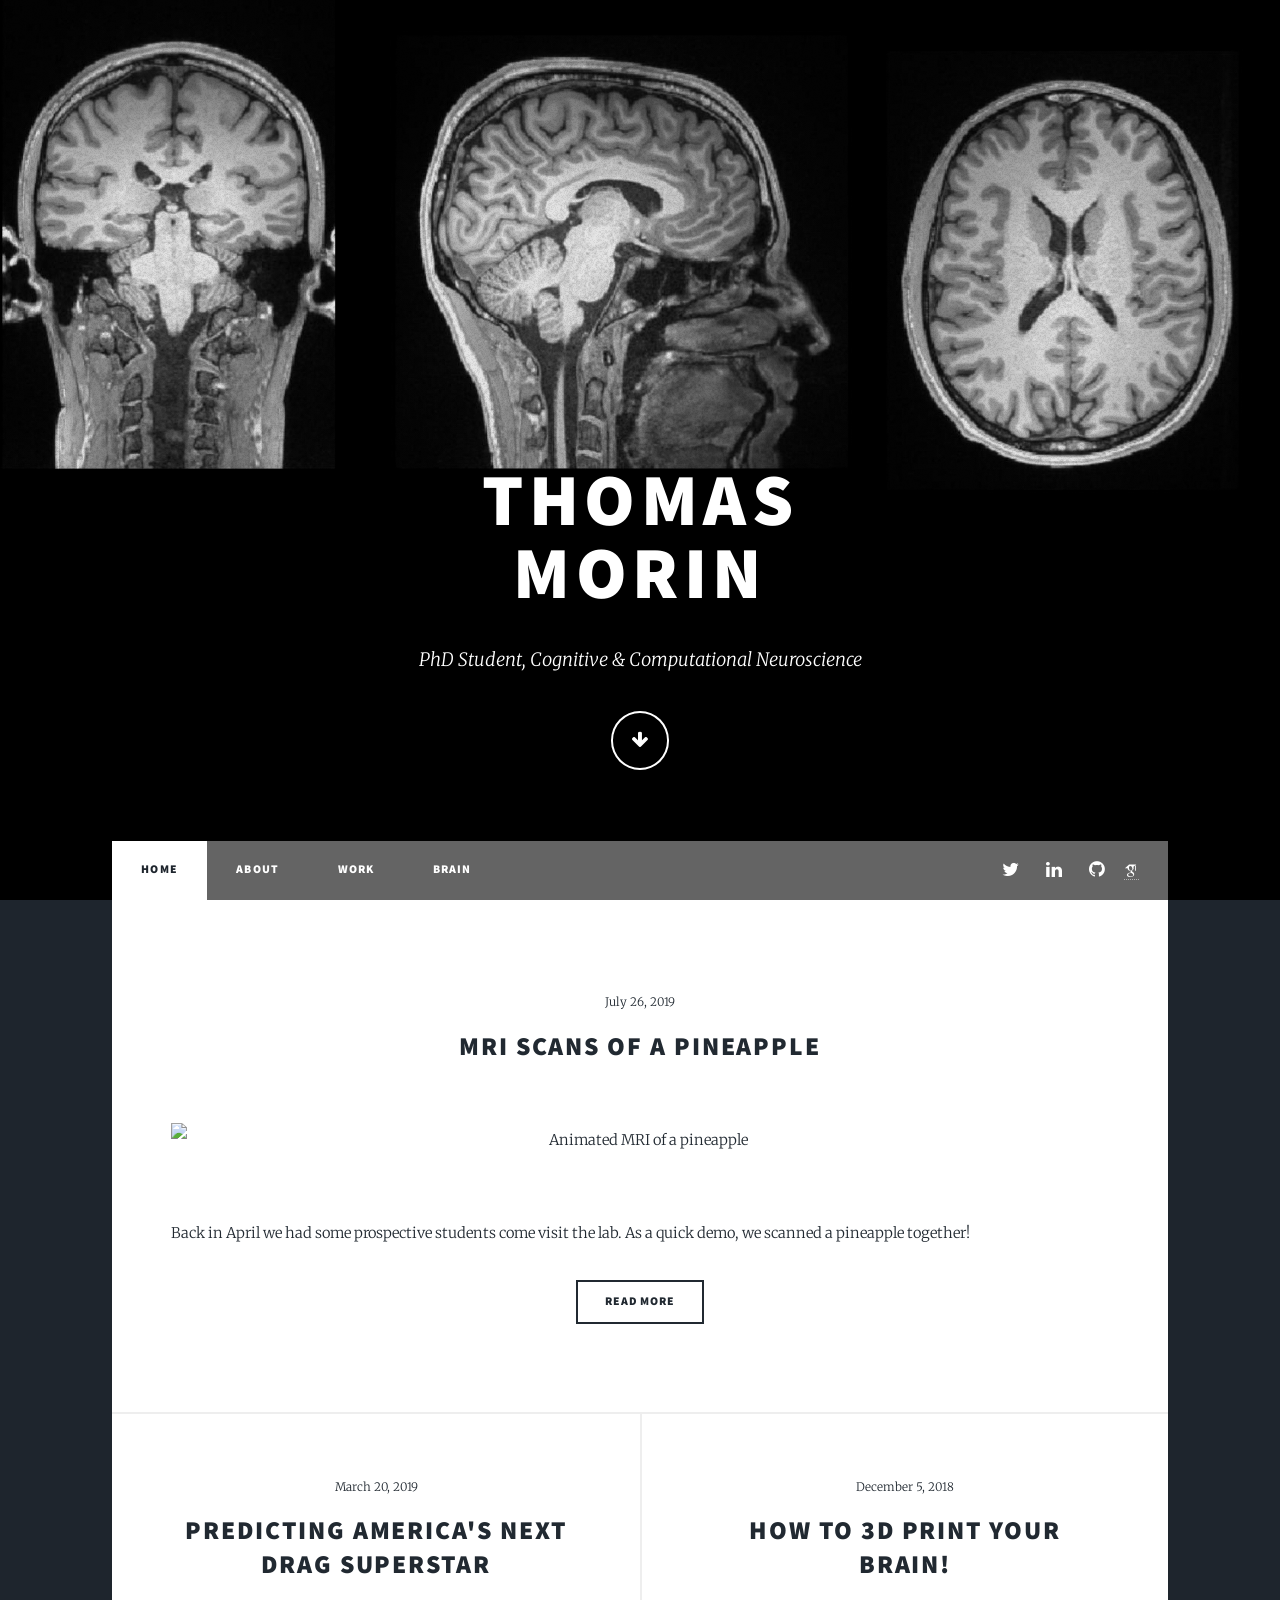
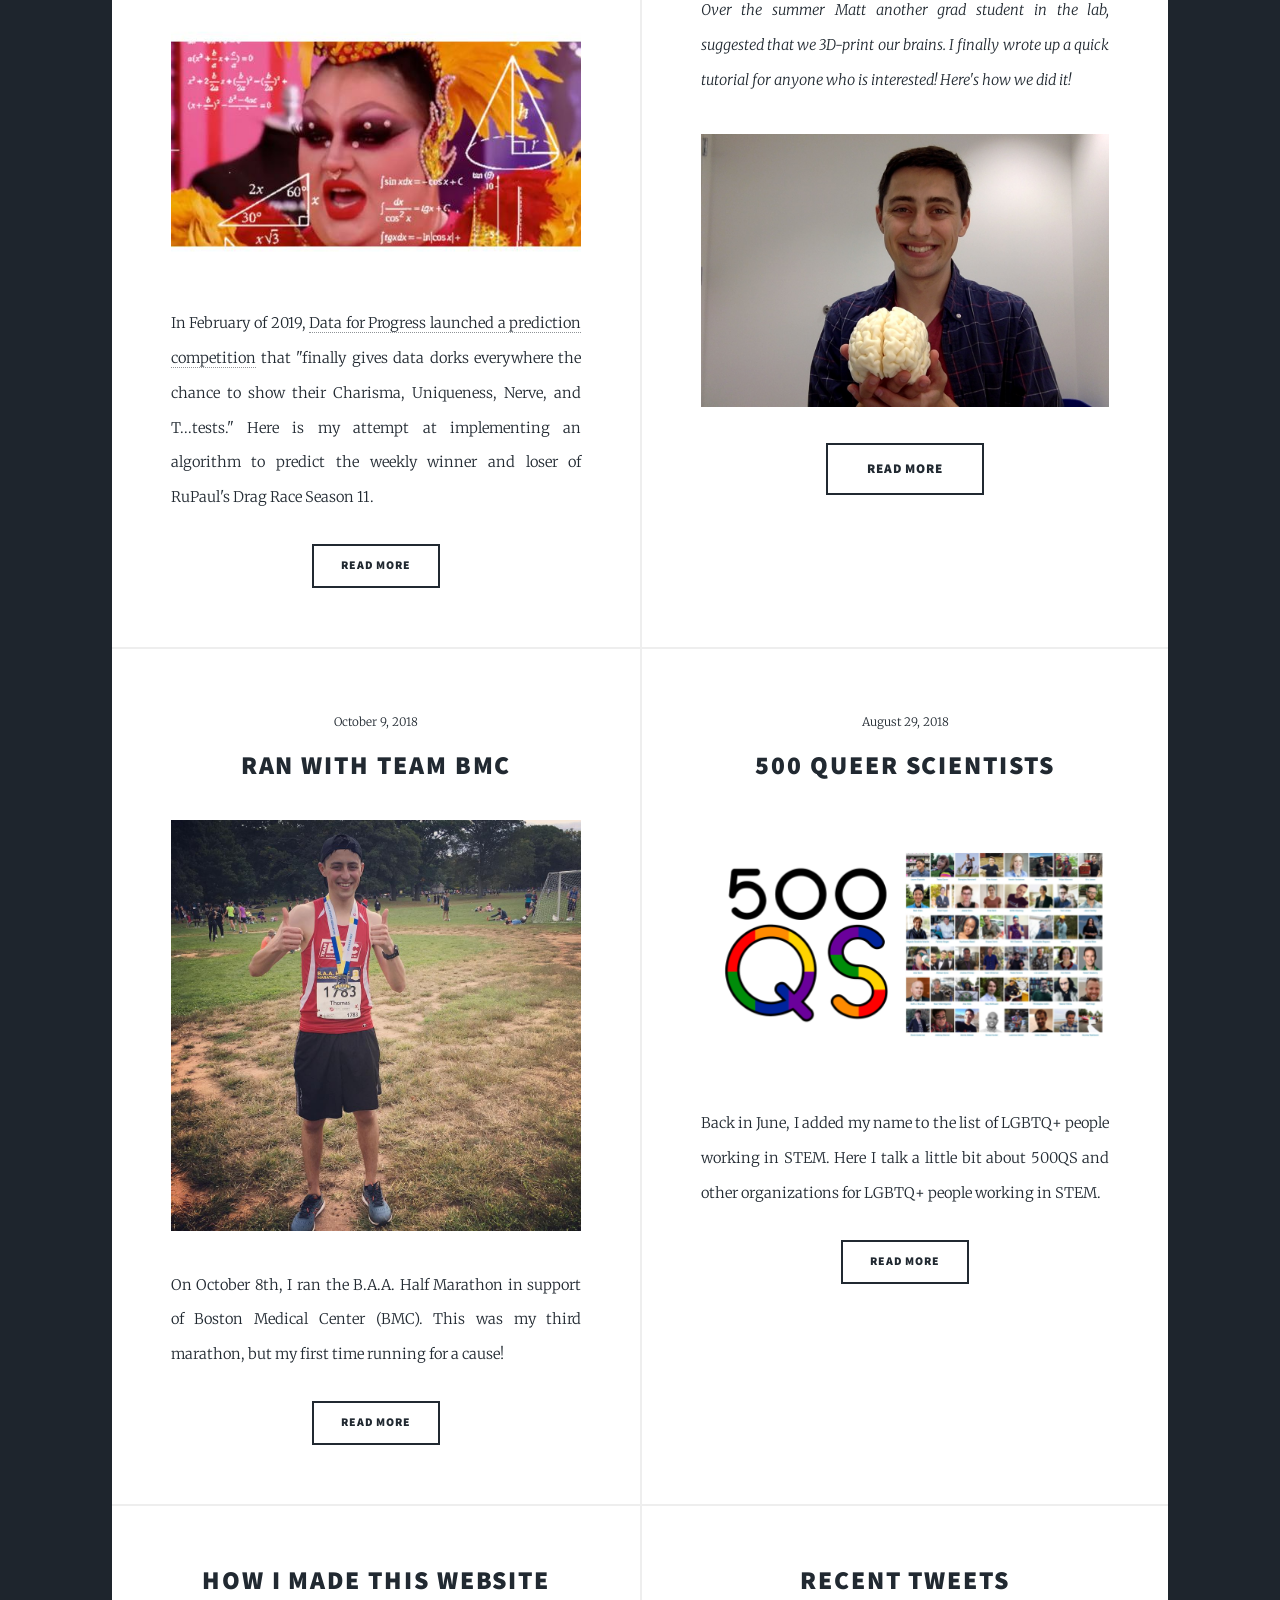
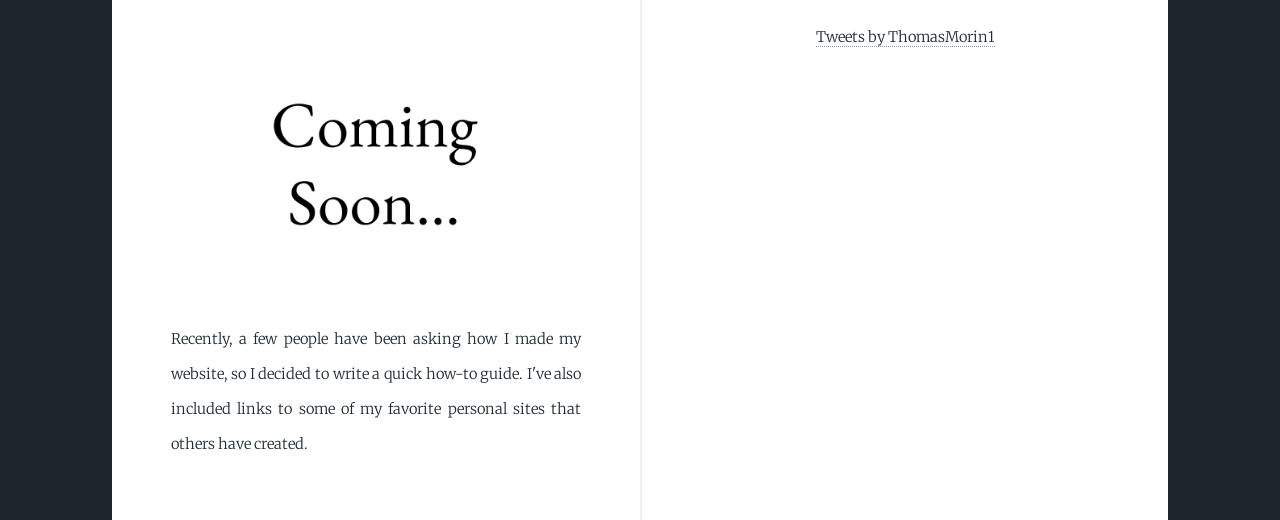
==== commit 6c11631e: "Update social buttons on nav bar and in footer" ====
--- a/index.html
+++ b/index.html
@@ -72,11 +72,10 @@
 			                        <li><a href="brain_images.html">Brain</a></li>
 			                </ul>
 			                <ul class="icons">
-			                        <li><a href="https://twitter.com/ThomasMorin1" class="icon fa-twitter"><span class="label">Twitter</span></a></li>
-			                        <li><a href="https://www.linkedin.com/in/thomas-morin-23b196b2" class="icon fa-linkedin"><span class="label">LinkedIn</span></a></li>
-			                        <li><a href="https://scholar.google.com/citations?user=DYfllzQAAAAJ" class="ai ai-google-scholar"><span class="label"></span></a></li>
-			                        <!-- <li><a href="#" class="icon fa-instagram"><span class="label">Instagram</span></a></li> -->
-			                        <!-- <li><a href="#" class="icon fa-github"><span class="label">GitHub</span></a></li> -->
+			                        <li><a href="https://twitter.com/ThomasMorin1" target="_blank" class="icon fa-twitter"><span class="label">Twitter</span></a></li>
+			                        <li><a href="https://www.linkedin.com/in/thomas-morin-23b196b2" target="_blank" class="icon fa-linkedin"><span class="label">LinkedIn</span></a></li>
+			                        <li><a href="https://github.com/tmorin01" target="_blank" class="icon fa-github"><span class="label">GitHub</span></a></li>
+			                        <li><a href="https://scholar.google.com/citations?user=DYfllzQAAAAJ" target="_blank" class="ai ai-google-scholar"><span class="label"></span></a></li>
 			                </ul>
 			        </nav>
 
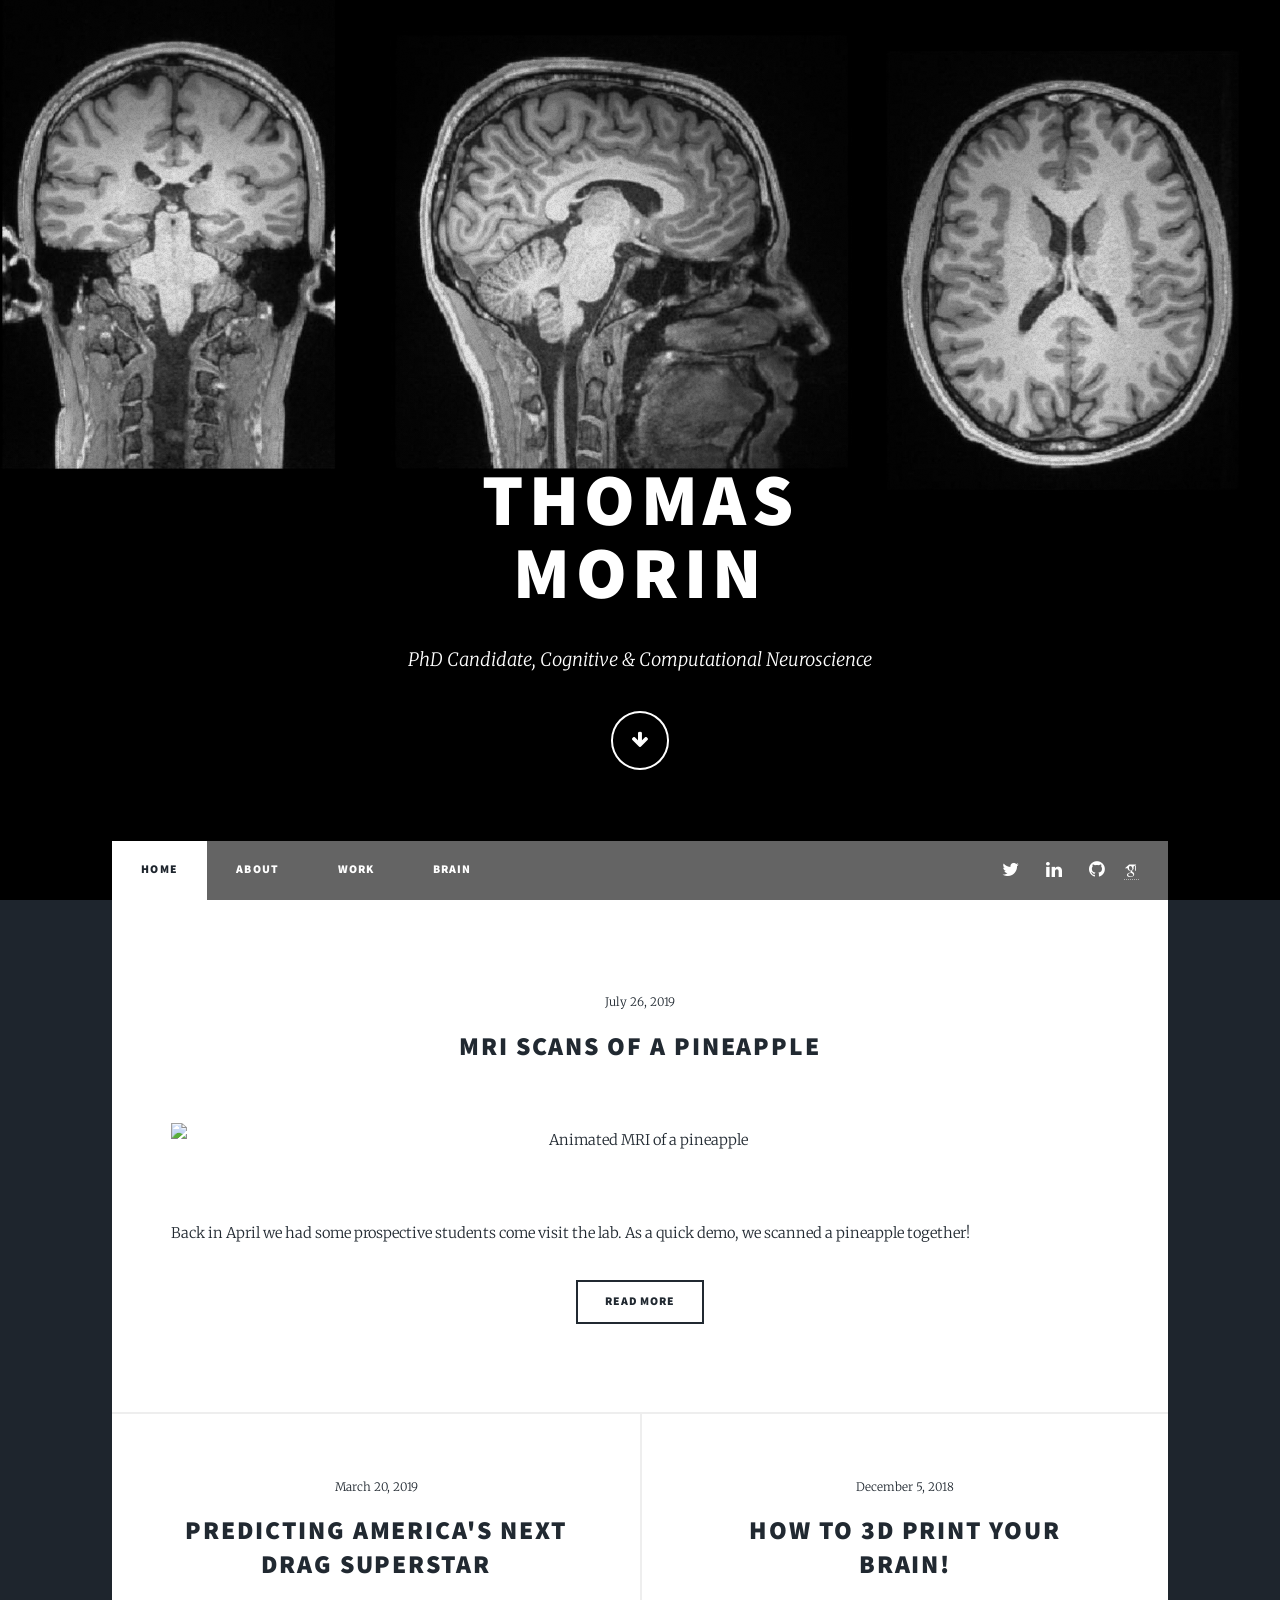
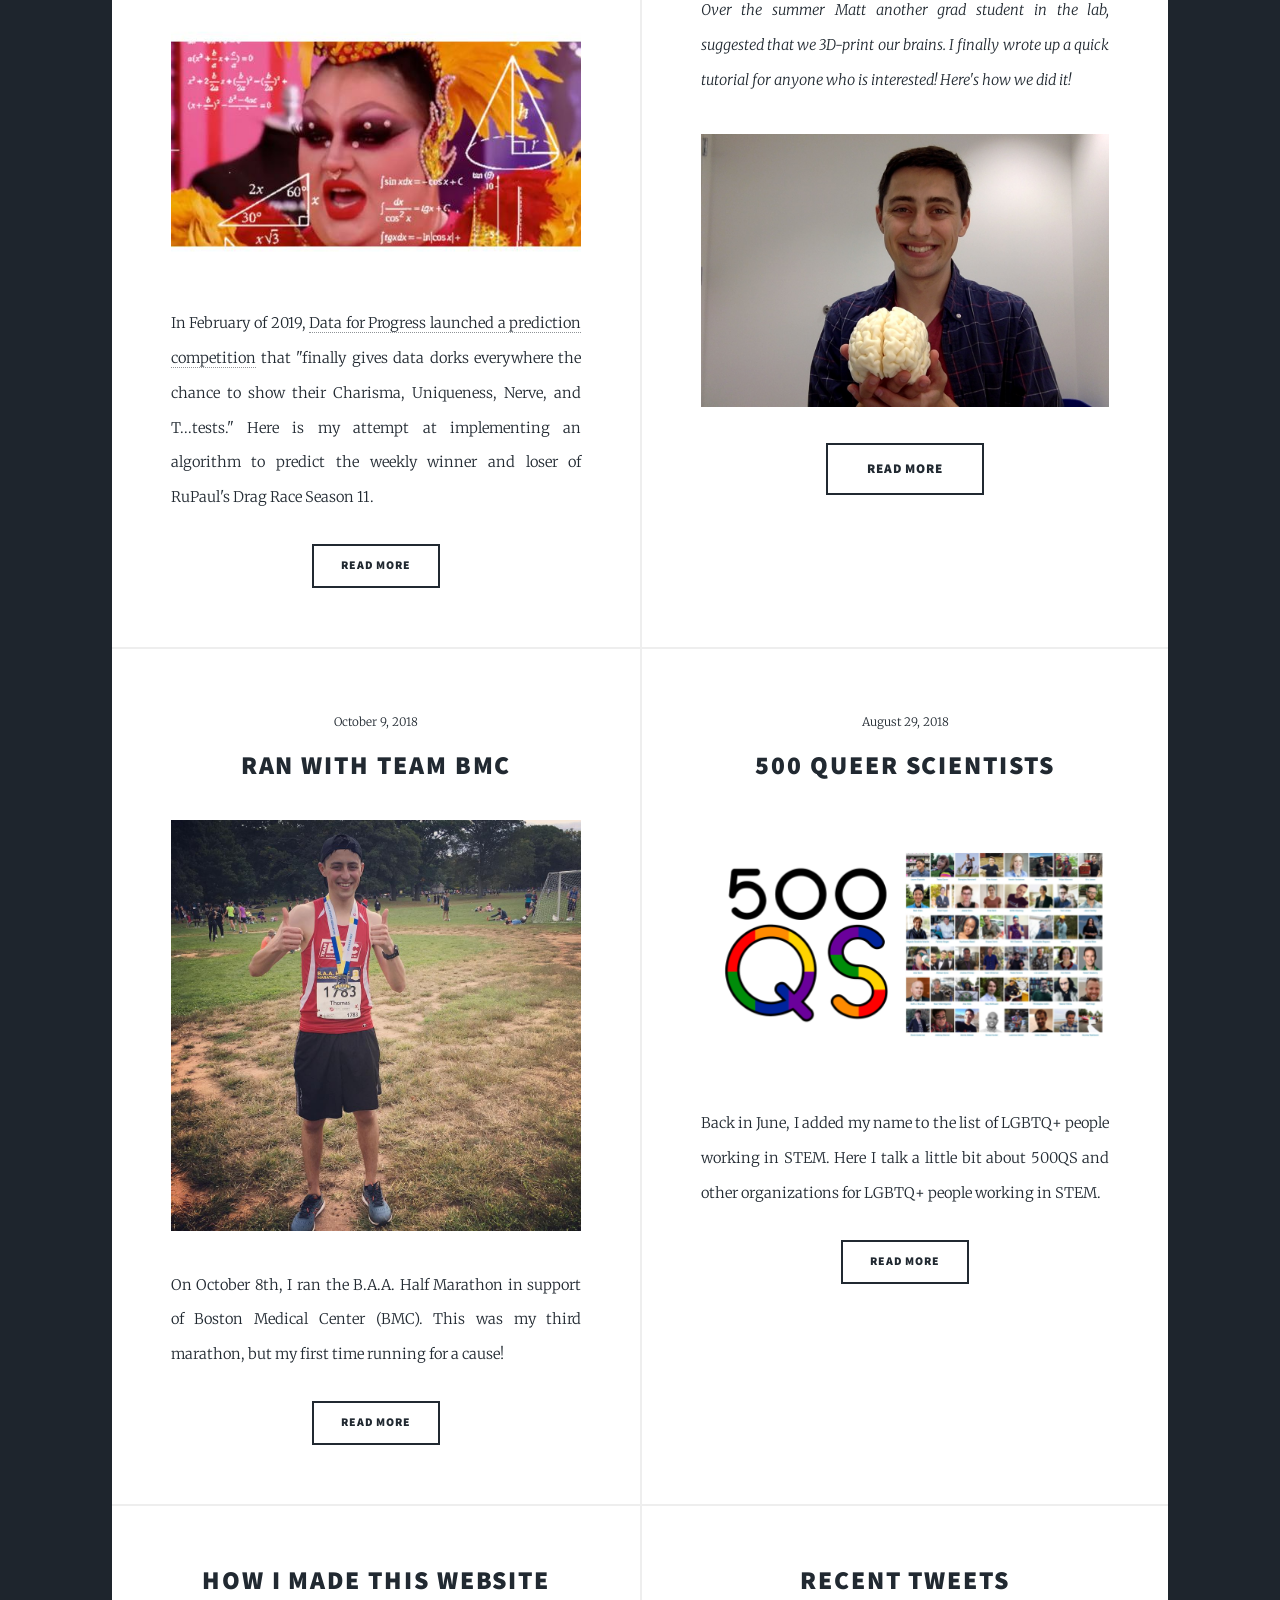
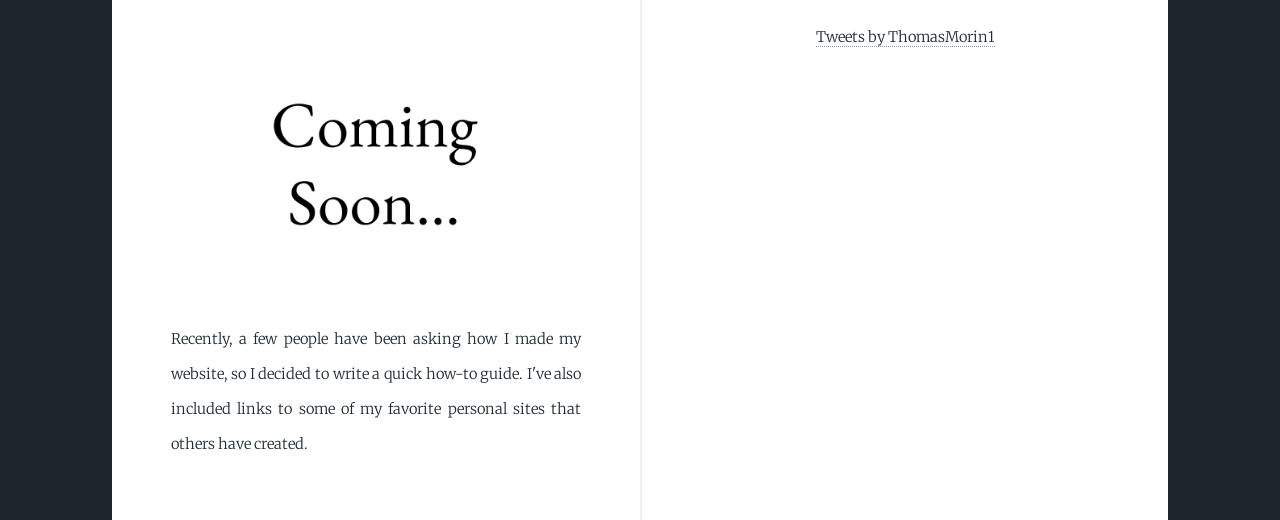
==== commit fa6d92a5: "update CV and work page with IMPACT fellowship" ====
--- a/index.html
+++ b/index.html
@@ -52,7 +52,7 @@
 					<div id="intro">
 						<h1>Thomas<br />
 						Morin</h1>
-						<p>PhD Student, Cognitive &amp; Computational Neuroscience</p>
+						<p>PhD Candidate, Cognitive &amp; Computational Neuroscience</p>
 						<ul class="actions">
 							<li><a href="#header" class="button icon solo fa-arrow-down scrolly">Continue</a></li>
 						</ul>
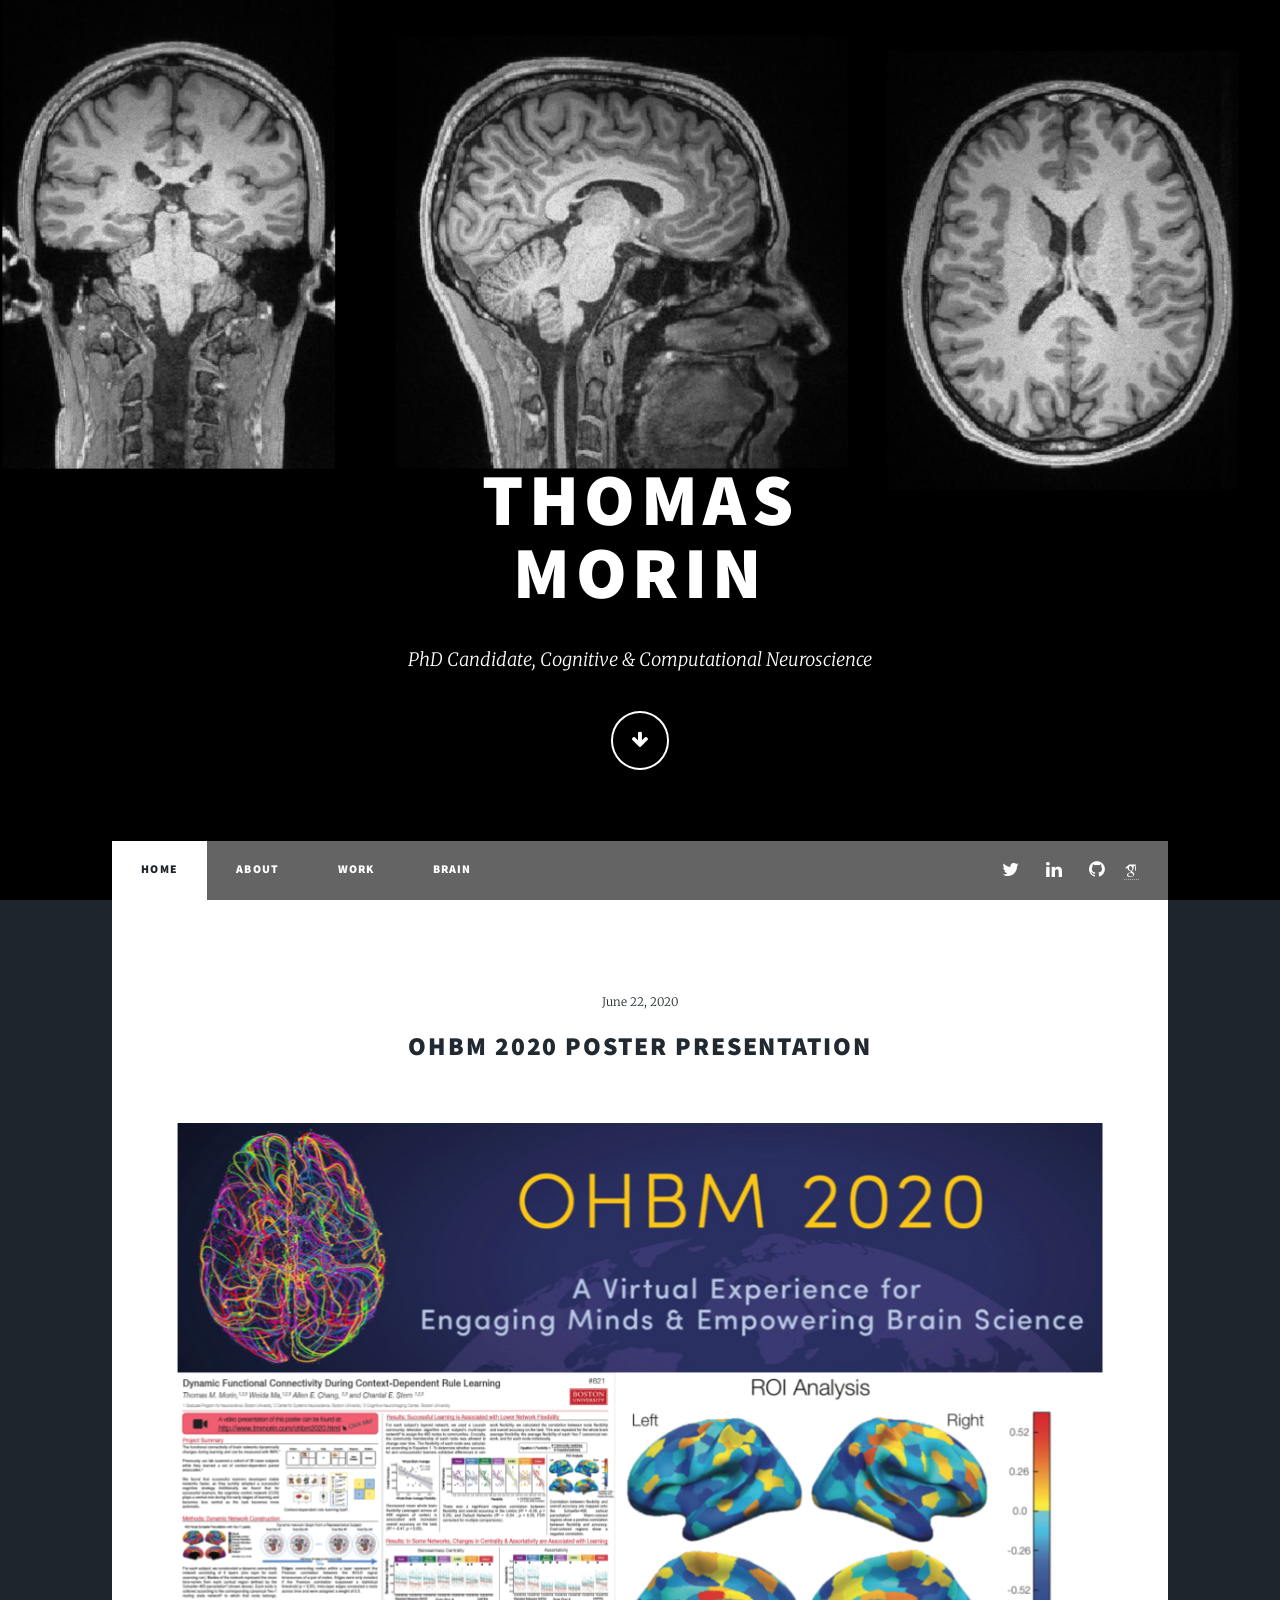
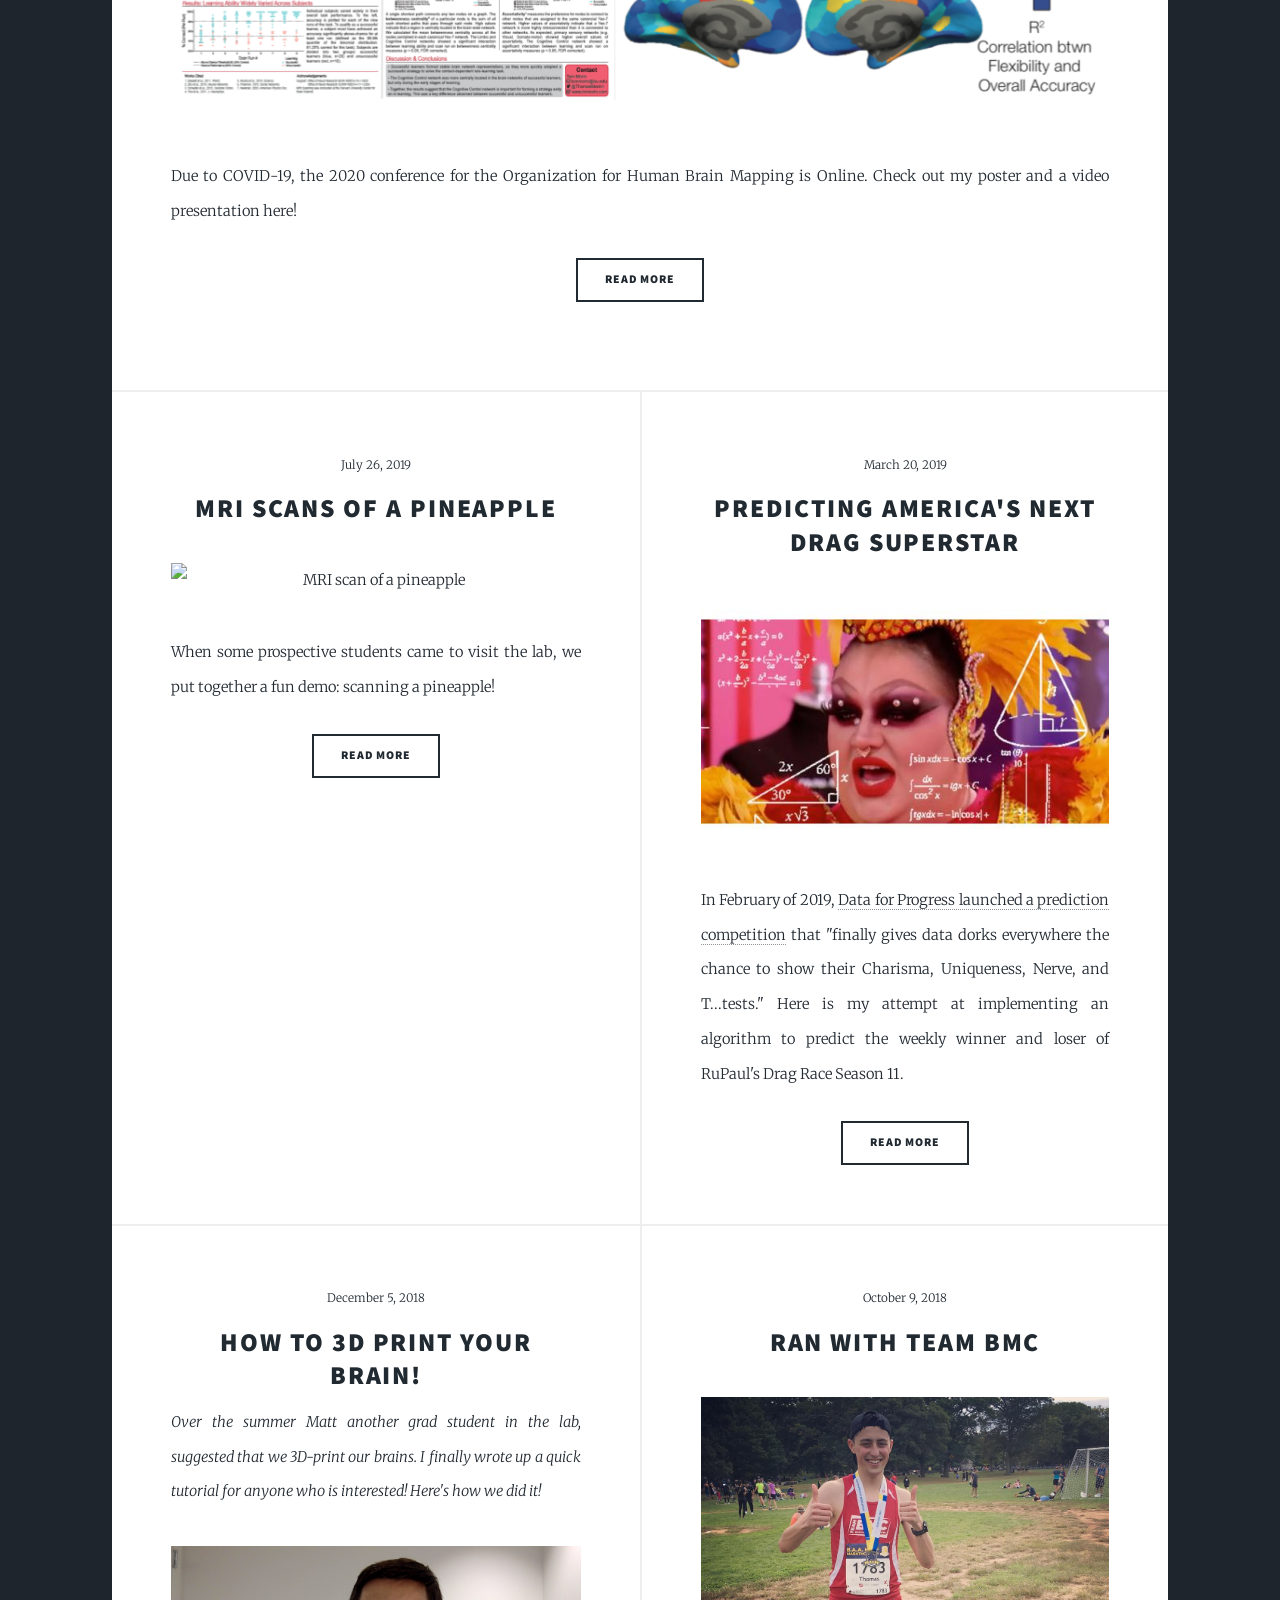
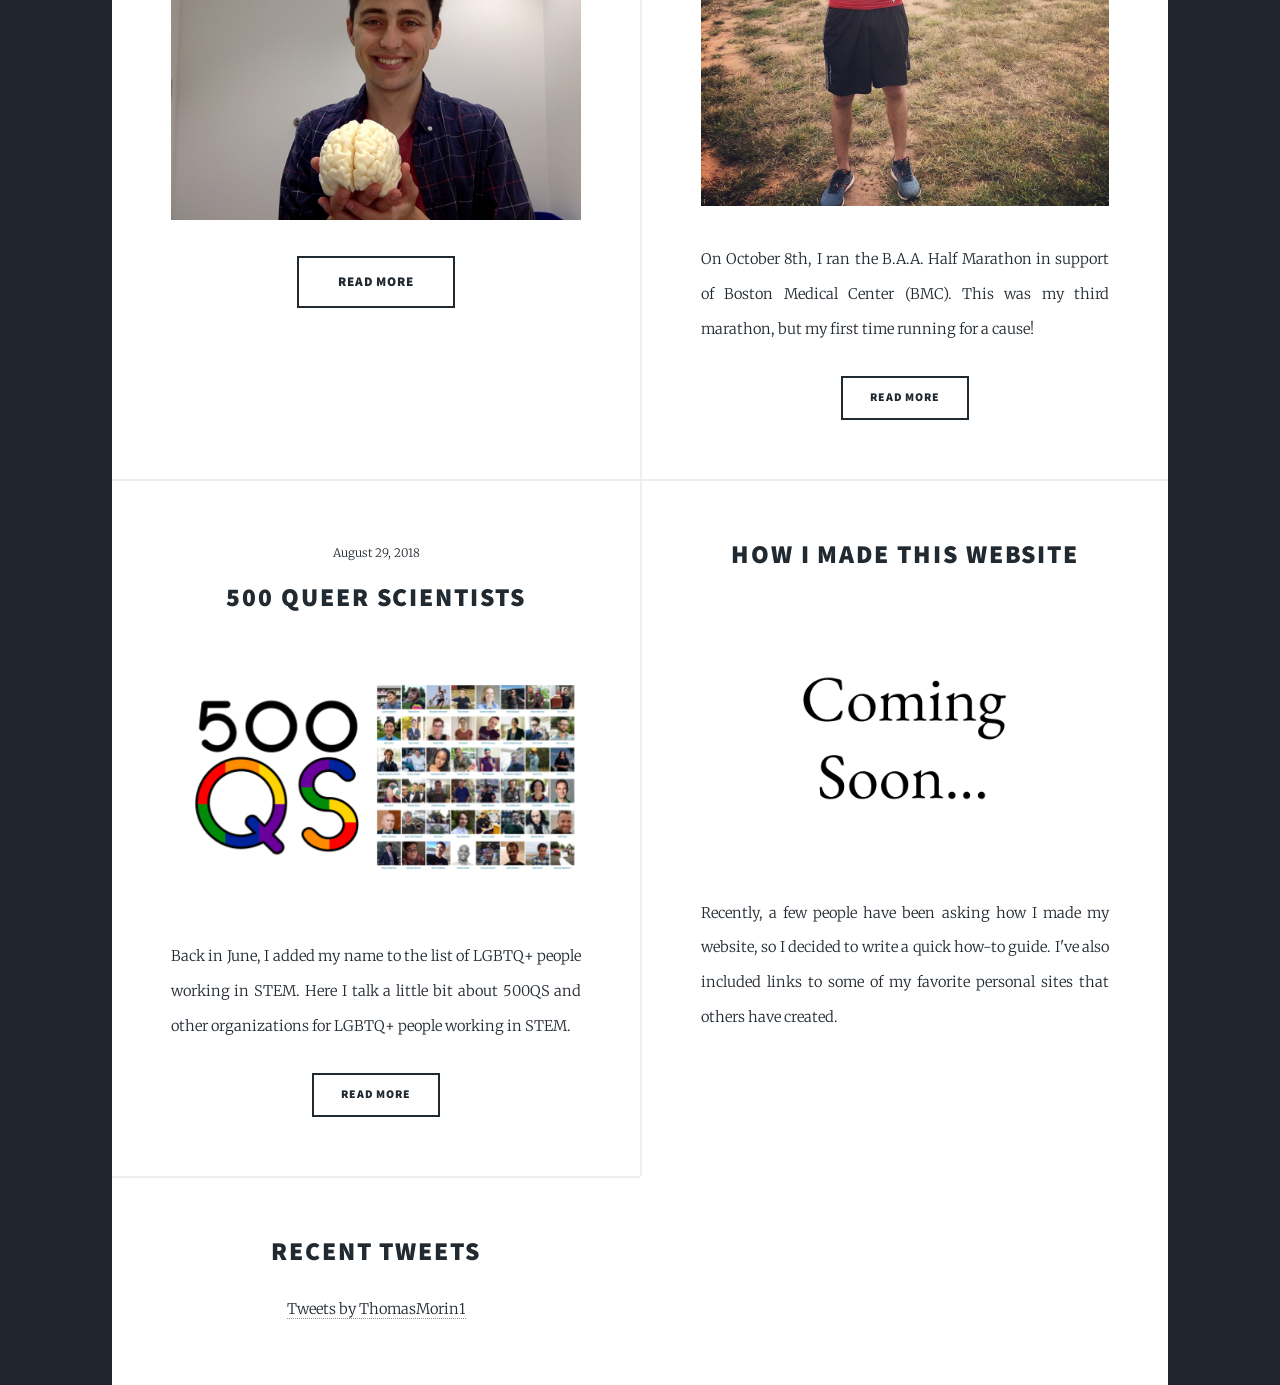
==== commit 35aab035: "link to obhm2020 on homepage" ====
--- a/index.html
+++ b/index.html
@@ -31,8 +31,17 @@
 		<link rel="shortcut icon" href="images/favicon.png" />
 		<link rel="stylesheet" href="assets/css/academicons.min.css"/>
 
-		<!-- Google Analytics -->
+		<!-- Global site tag (gtag.js) - Google Analytics -->
+		<script async src="https://www.googletagmanager.com/gtag/js?id=UA-80555893-1"></script>
 		<script>
+  		window.dataLayer = window.dataLayer || [];
+  		function gtag(){dataLayer.push(arguments);}
+  		gtag('js', new Date());
+
+  		gtag('config', 'UA-80555893-1');
+		</script>
+
+		<!--<script> OLD GOOGLE ANALYTICS CODE
 		(function(i,s,o,g,r,a,m){i['GoogleAnalyticsObject']=r;i[r]=i[r]||function(){
 		(i[r].q=i[r].q||[]).push(arguments)},i[r].l=1*new Date();a=s.createElement(o),
 		m=s.getElementsByTagName(o)[0];a.async=1;a.src=g;m.parentNode.insertBefore(a,m)
@@ -41,7 +50,7 @@
 		ga('create', 'UA-80555893-1', 'auto');
 		ga('send', 'pageview');
 
-		</script>
+		</script>-->
 	</head>
 	<body class="is-preload">
 
@@ -85,13 +94,13 @@
 						<!-- Featured Post -->
 							<article class="post featured">
 								<header>
-										<span class="date">July 26, 2019</span>
-										<h2><a href="baa_half.html">MRI Scans of a Pineapple</a></h2>
-									</header>
-									<a href="pineapple_scans.html" class="image main"><img src="images/pineapple_T1_axial.gif" alt="Animated MRI of a pineapple" /></a>
-									<p>Back in April we had some prospective students come visit the lab. As a quick demo, we scanned a pineapple together!</p>
-									<ul class="actions special">
-										<li><a href="pineapple_scans.html" class="button">Read More</a></li>
+										<span class="date">June 22, 2020</span>
+										<h2><a href="ohbm2020.html">OHBM 2020 Poster Presentation</a></h2>
+									</header>
+									<a href="ohbm2020.html" class="image main"><img src="images/morin_ohbm_2020_large.png" alt="2020 OHBM Poster" /></a>
+									<p>Due to COVID-19, the 2020 conference for the Organization for Human Brain Mapping is Online. Check out my poster and a video presentation here!</p>
+									<ul class="actions special">
+										<li><a href="ohbm2020.html" class="button">Read More</a></li>
 									</ul>
 							</article>
 
@@ -100,8 +109,19 @@
 							<section class="posts">
 								<article>
 									<header>
+										<span class="date">July 26, 2019</span>
+										<h2><a href="baa_half.html">MRI Scans of a Pineapple</a></h2>
+									</header>
+									<a href="pineapple_scans.html" class="image fit"><img src="images/pineapple_T1_axial.gif" alt="MRI scan of a pineapple" /></a>
+									<p>When some prospective students came to visit the lab, we put together a fun demo: scanning a pineapple!</p>
+									<ul class="actions special">
+										<li><a href="pineapple_scans.html" class="button">Read More</a></li>
+									</ul>
+								</article>
+								<article>
+									<header>
 										<span class="date">March 20, 2019</span>
-										<h2><a href="baa_half.html">Predicting America's Next Drag Superstar</a></h2>
+										<h2><a href="rpdr_predictions.html">Predicting America's Next Drag Superstar</a></h2>
 									</header>
 									<a href="rpdr_predictions.html" class="image fit"><img src="images/rpdr_tile.jpg" alt="Drag Queen and math meme" /></a>
 									<p>In February of 2019, <a href="https://www.dataforprogress.org/rpdr/2019/2/14/announcing-the-data-for-progress-rupauls-drag-race-machine-learning-competition">
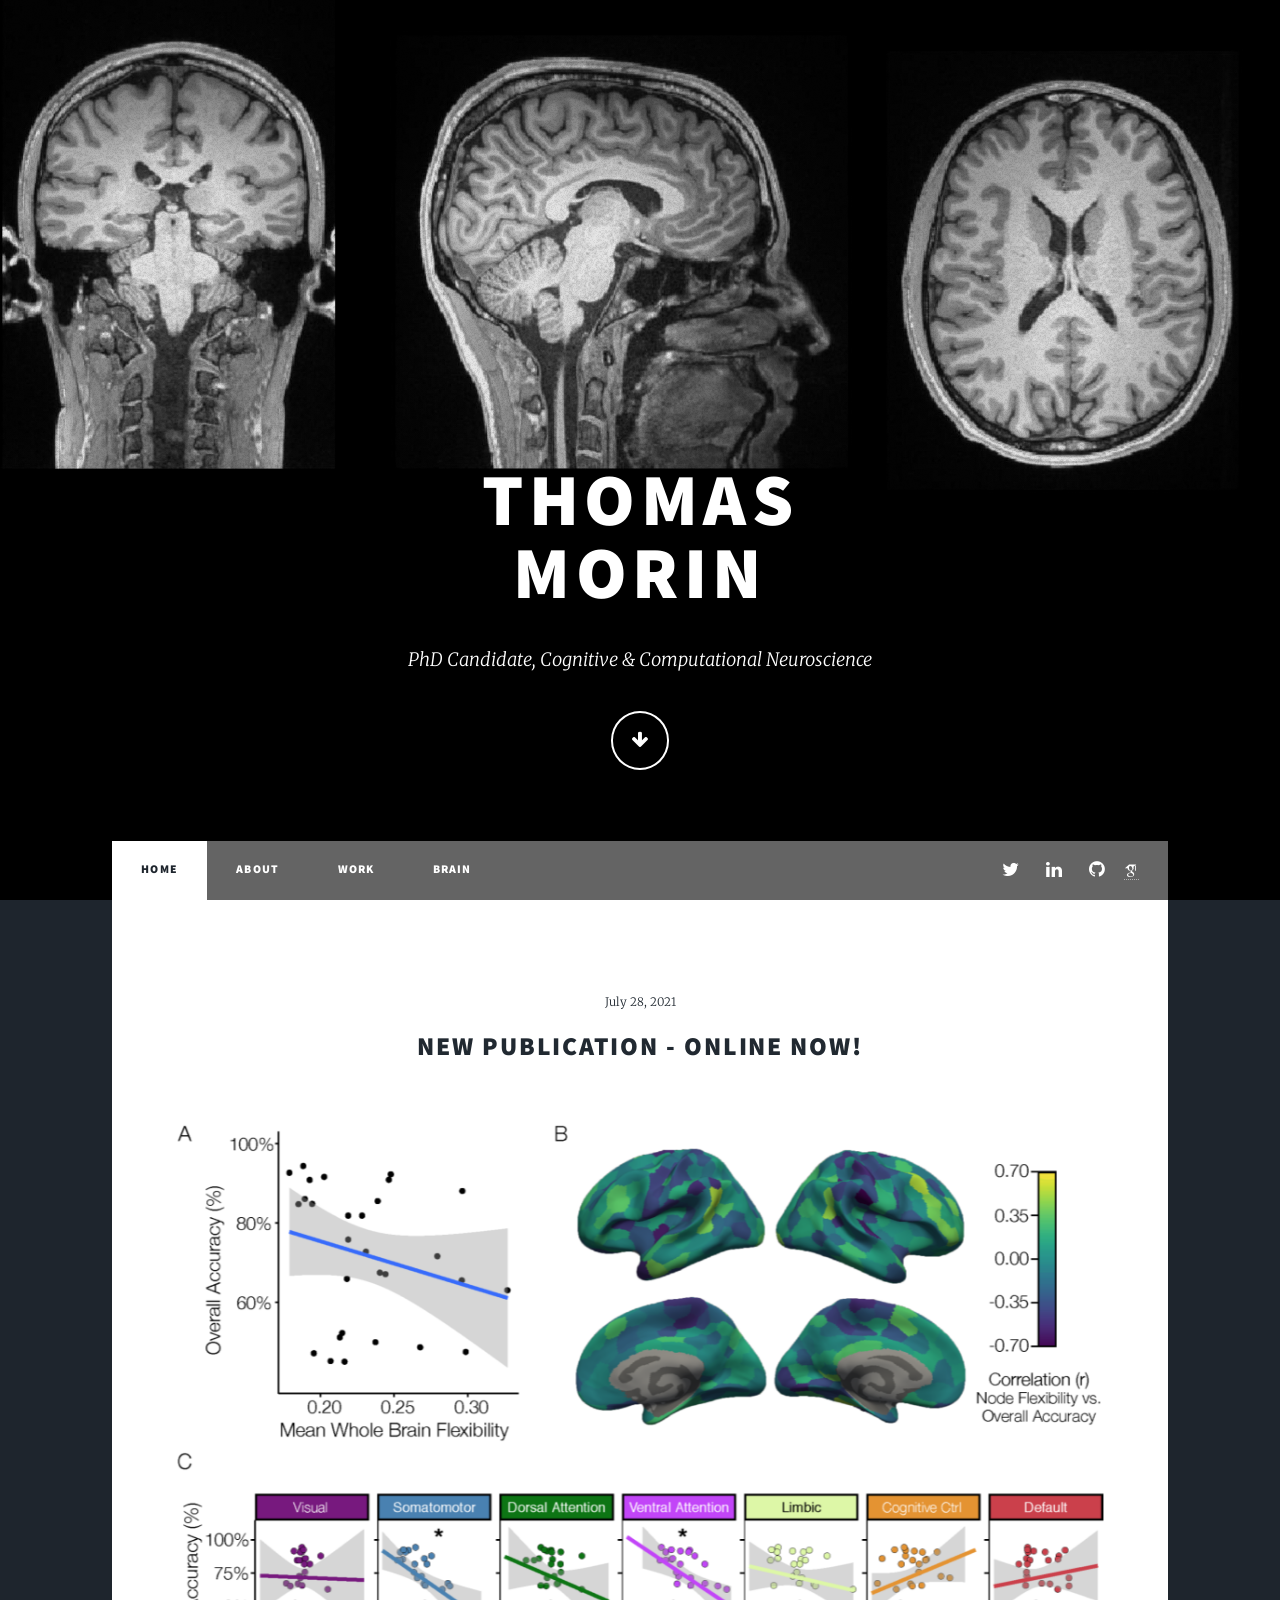
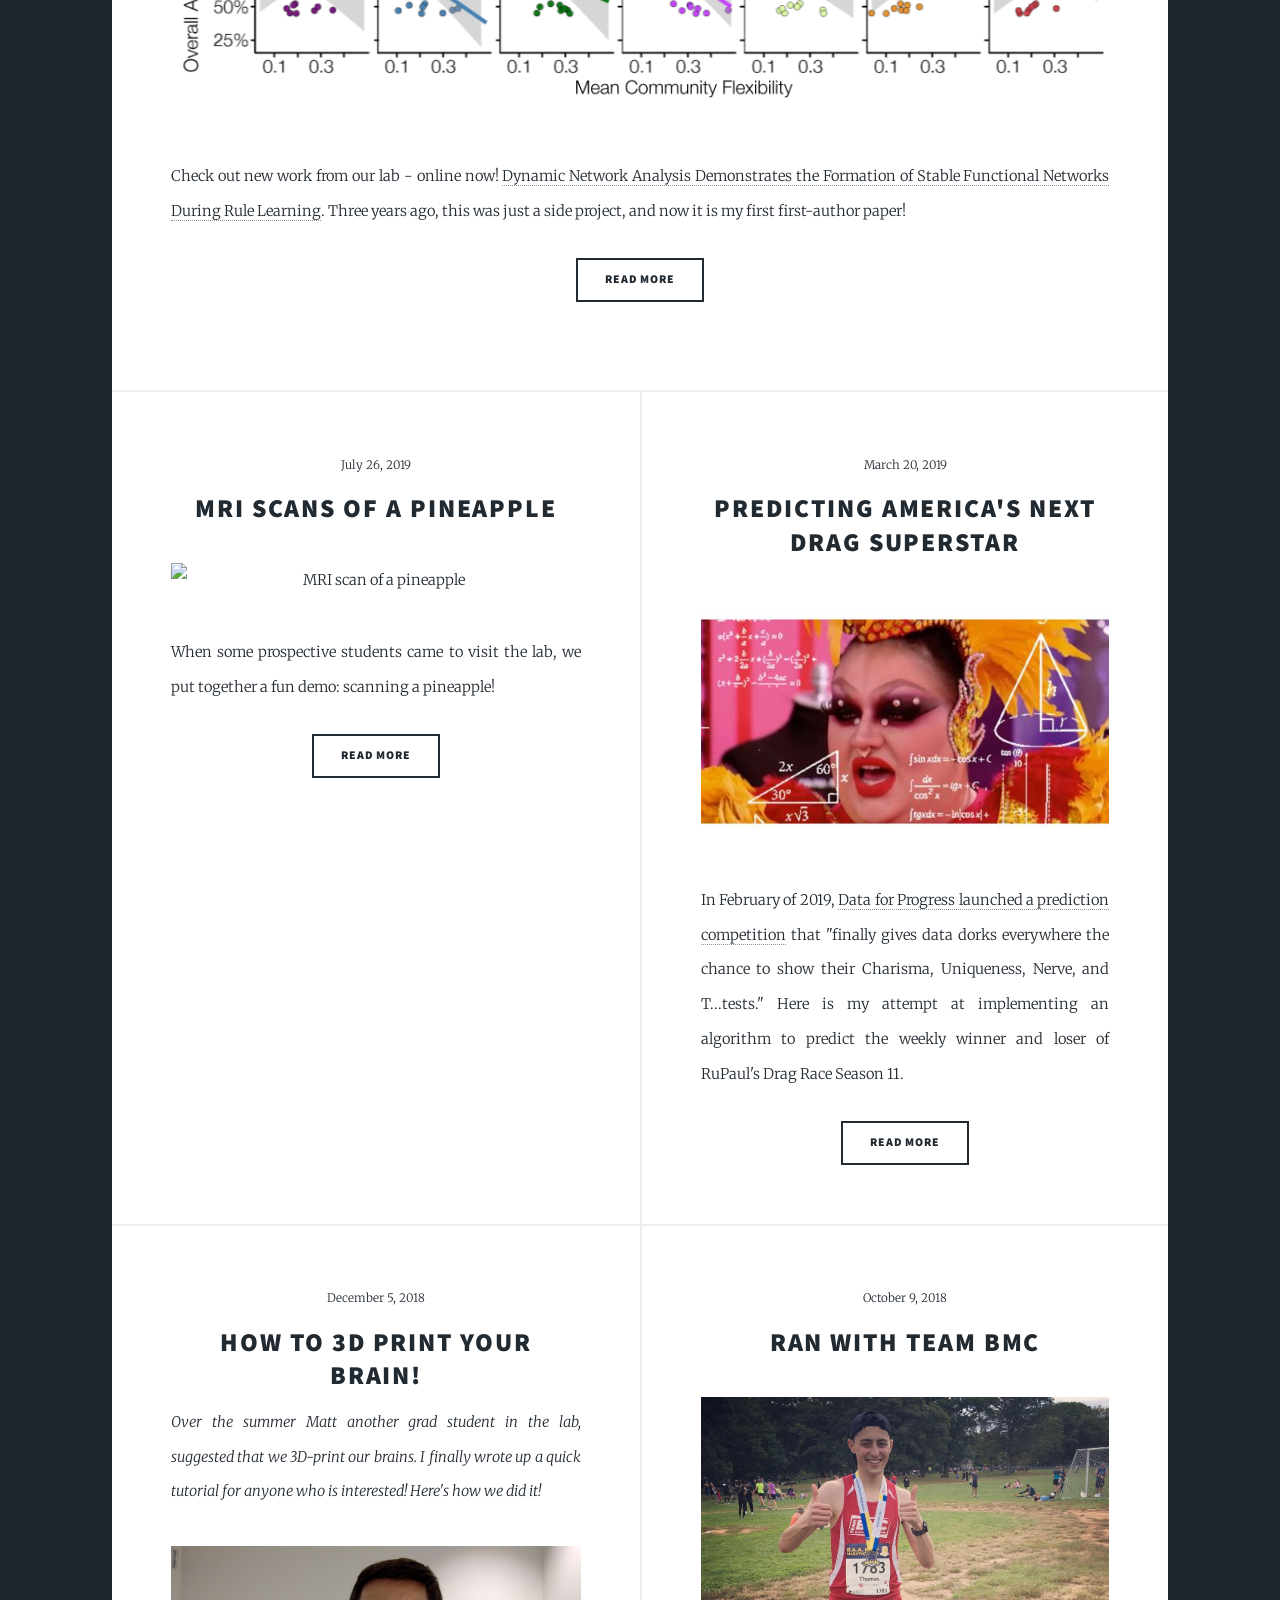
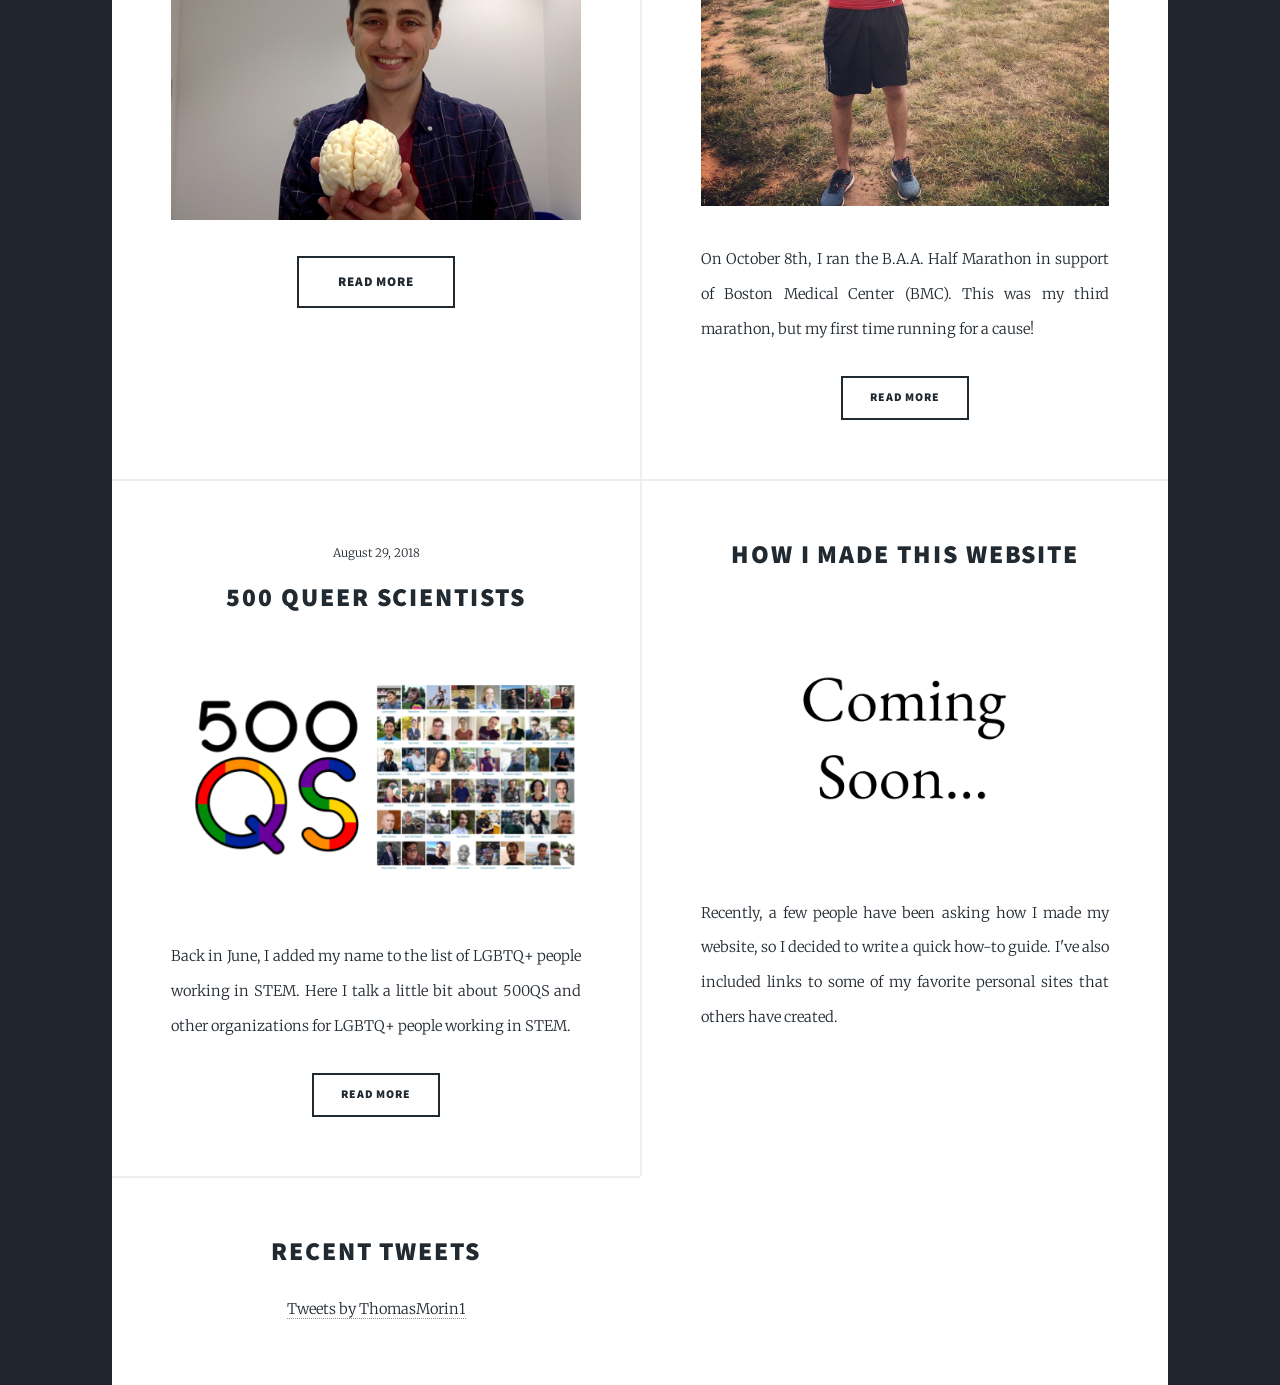
==== commit 3f6cff60: "update cover story to new CC pub" ====
--- a/index.html
+++ b/index.html
@@ -94,13 +94,14 @@
 						<!-- Featured Post -->
 							<article class="post featured">
 								<header>
-										<span class="date">June 22, 2020</span>
-										<h2><a href="ohbm2020.html">OHBM 2020 Poster Presentation</a></h2>
-									</header>
-									<a href="ohbm2020.html" class="image main"><img src="images/morin_ohbm_2020_large.png" alt="2020 OHBM Poster" /></a>
-									<p>Due to COVID-19, the 2020 conference for the Organization for Human Brain Mapping is Online. Check out my poster and a video presentation here!</p>
-									<ul class="actions special">
-										<li><a href="ohbm2020.html" class="button">Read More</a></li>
+										<span class="date">July 28, 2021</span>
+										<h2><a href="https://academic.oup.com/cercor/advance-article/doi/10.1093/cercor/bhab175/6328819?guestAccessKey=fe2fd8b8-108e-4cf0-841b-44c2a84d178d">New Publication - Online Now!</a></h2>
+									</header>
+									<a href="https://academic.oup.com/cercor/advance-article/doi/10.1093/cercor/bhab175/6328819?guestAccessKey=fe2fd8b8-108e-4cf0-841b-44c2a84d178d" class="image main"><img src="images/cerebral_cortex_2021_announcement.png" alt="figure 4, network flexibility" /></a>
+									<p>Check out new work from our lab - online now! <a href="https://academic.oup.com/cercor/advance-article/doi/10.1093/cercor/bhab175/6328819?guestAccessKey=fe2fd8b8-108e-4cf0-841b-44c2a84d178d">Dynamic Network Analysis 
+										Demonstrates the Formation of Stable Functional Networks During Rule Learning</a>. Three years ago, this was just a side project, and now it is my first first-author paper!</p>
+									<ul class="actions special">
+										<li><a href="https://academic.oup.com/cercor/advance-article/doi/10.1093/cercor/bhab175/6328819?guestAccessKey=fe2fd8b8-108e-4cf0-841b-44c2a84d178d" class="button">Read More</a></li>
 									</ul>
 							</article>
 
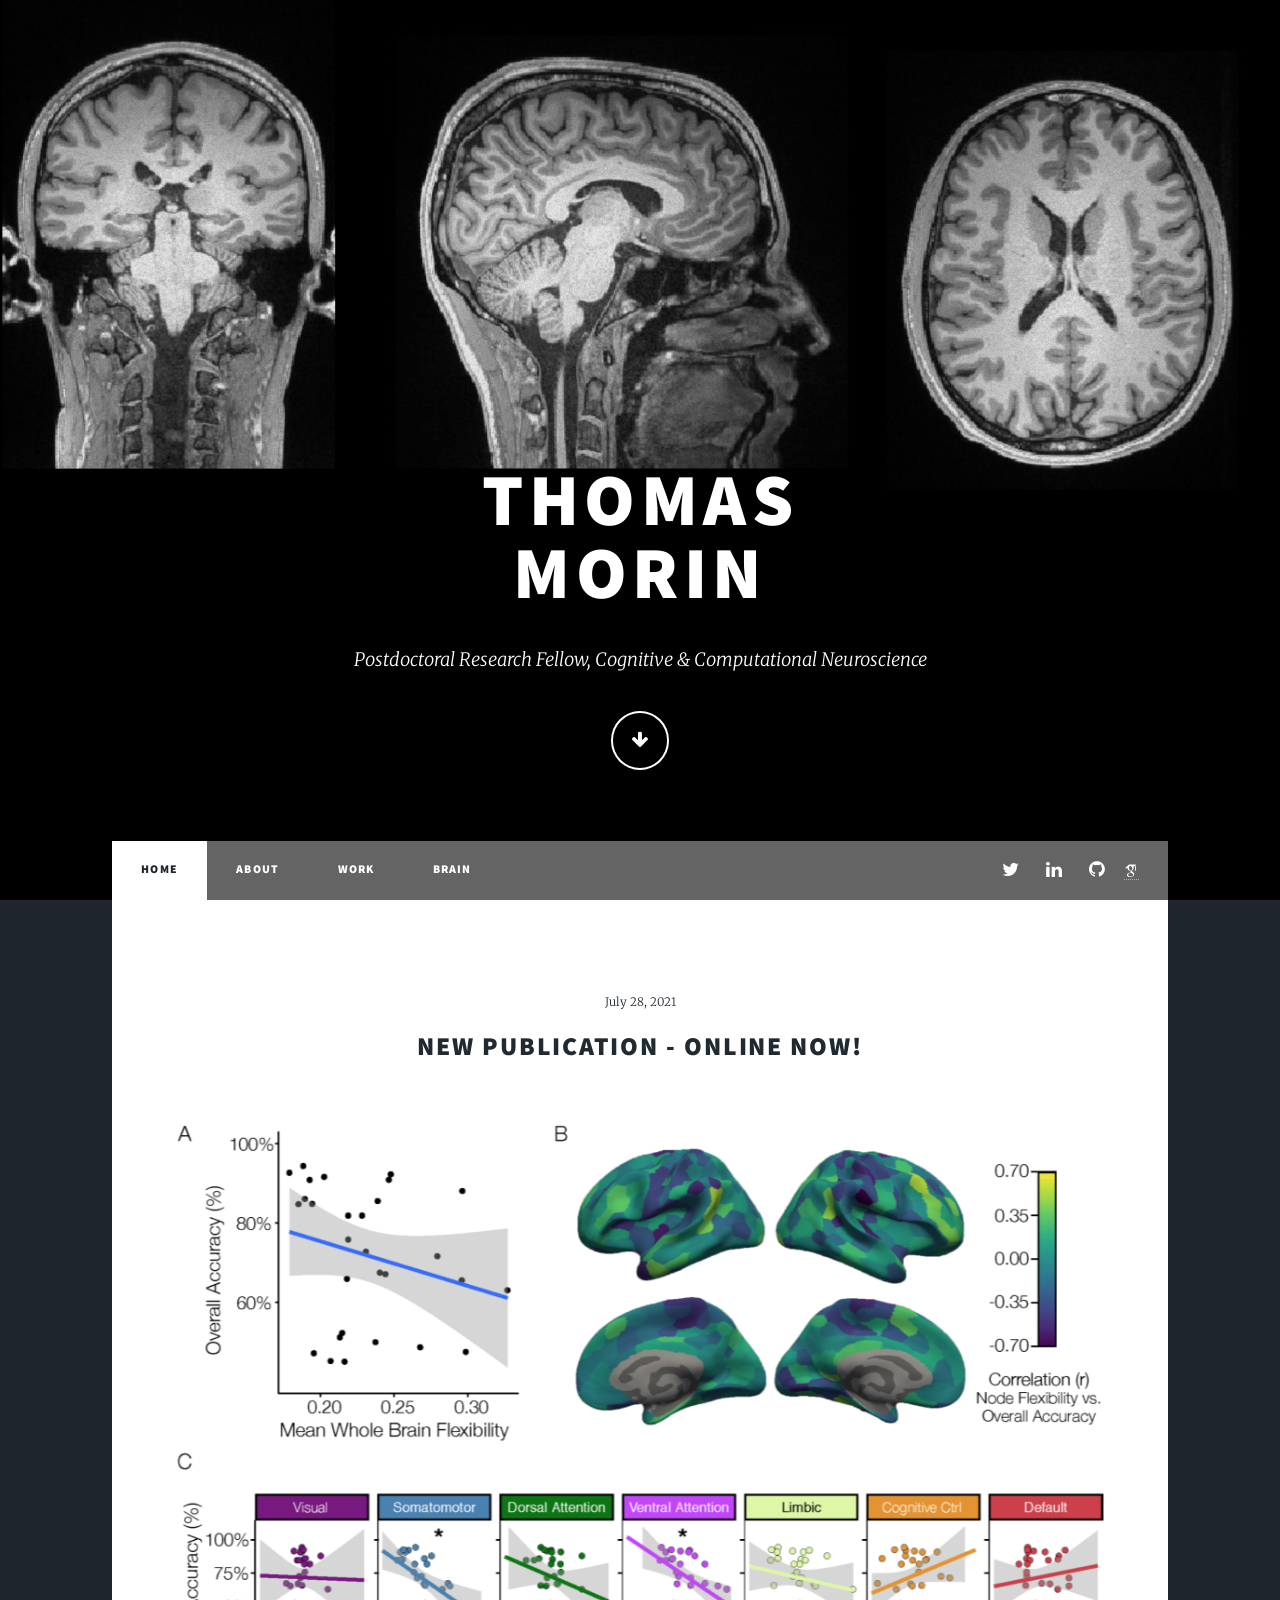
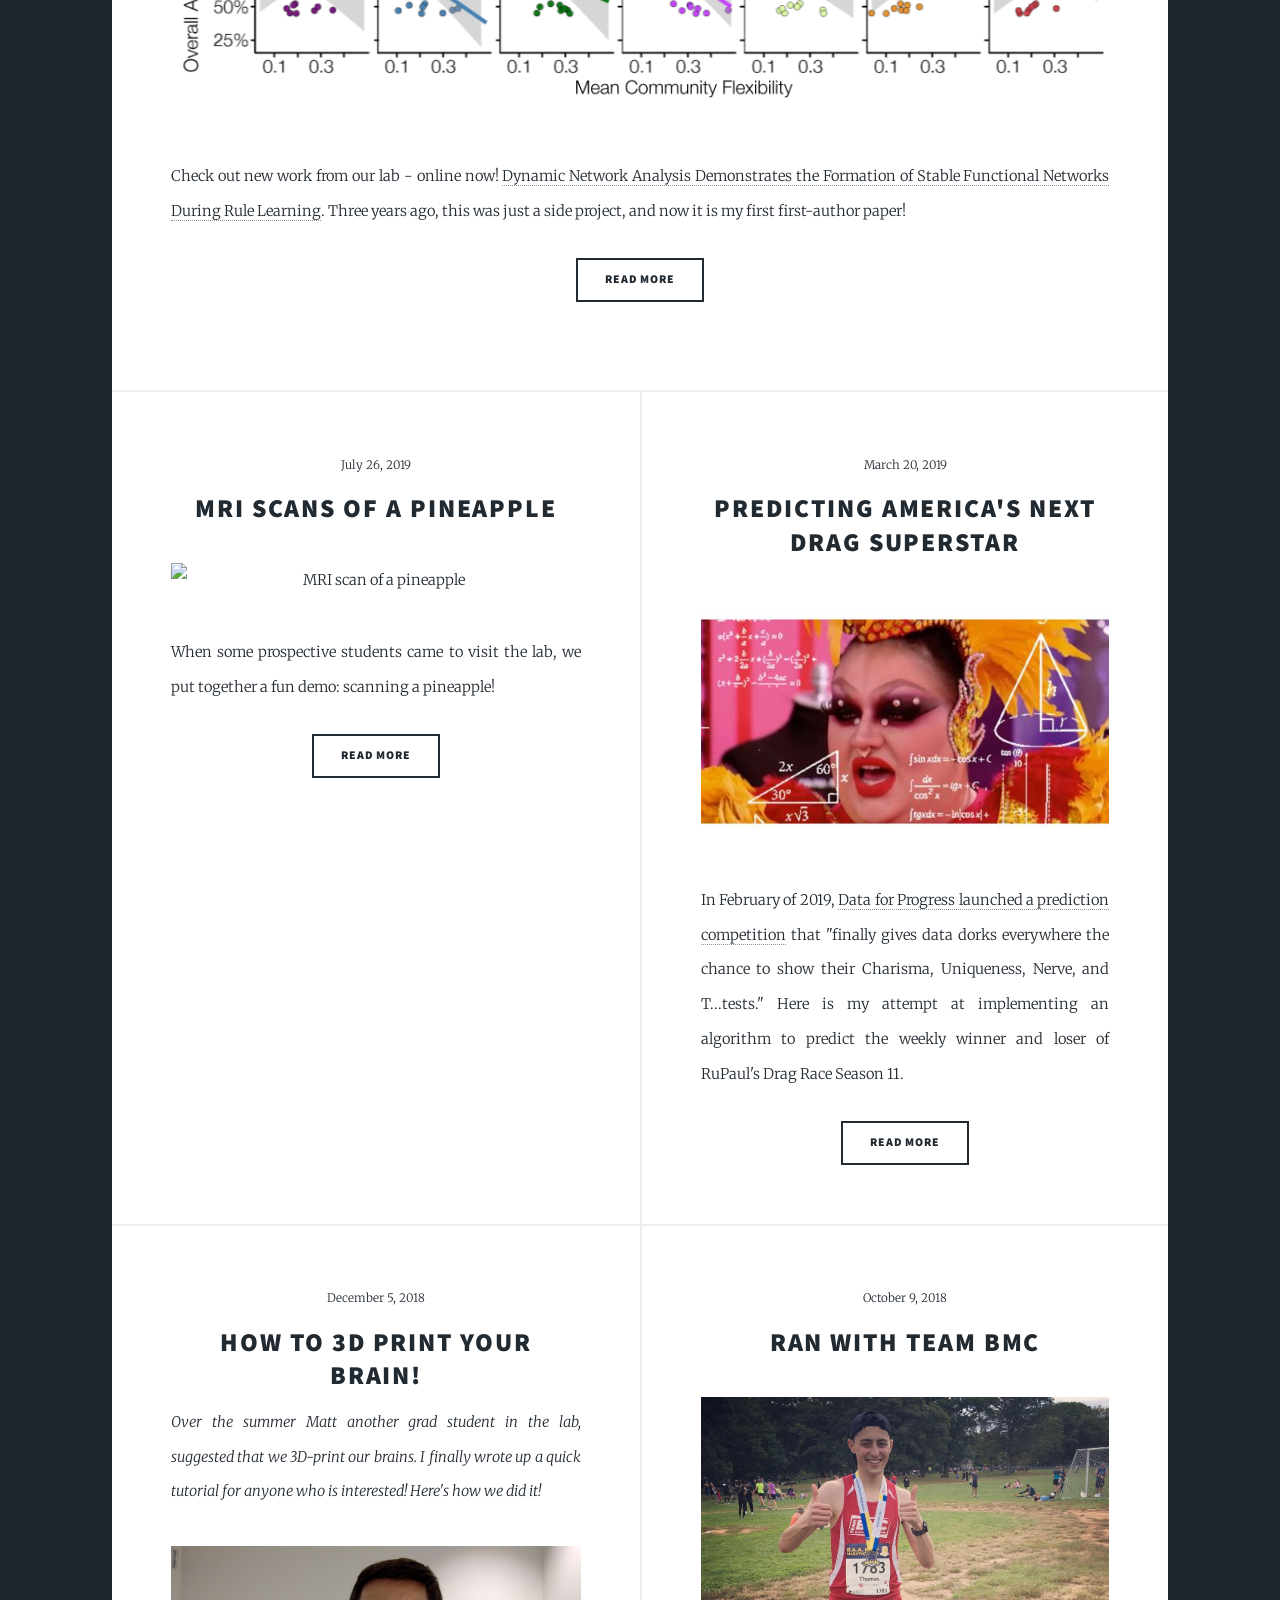
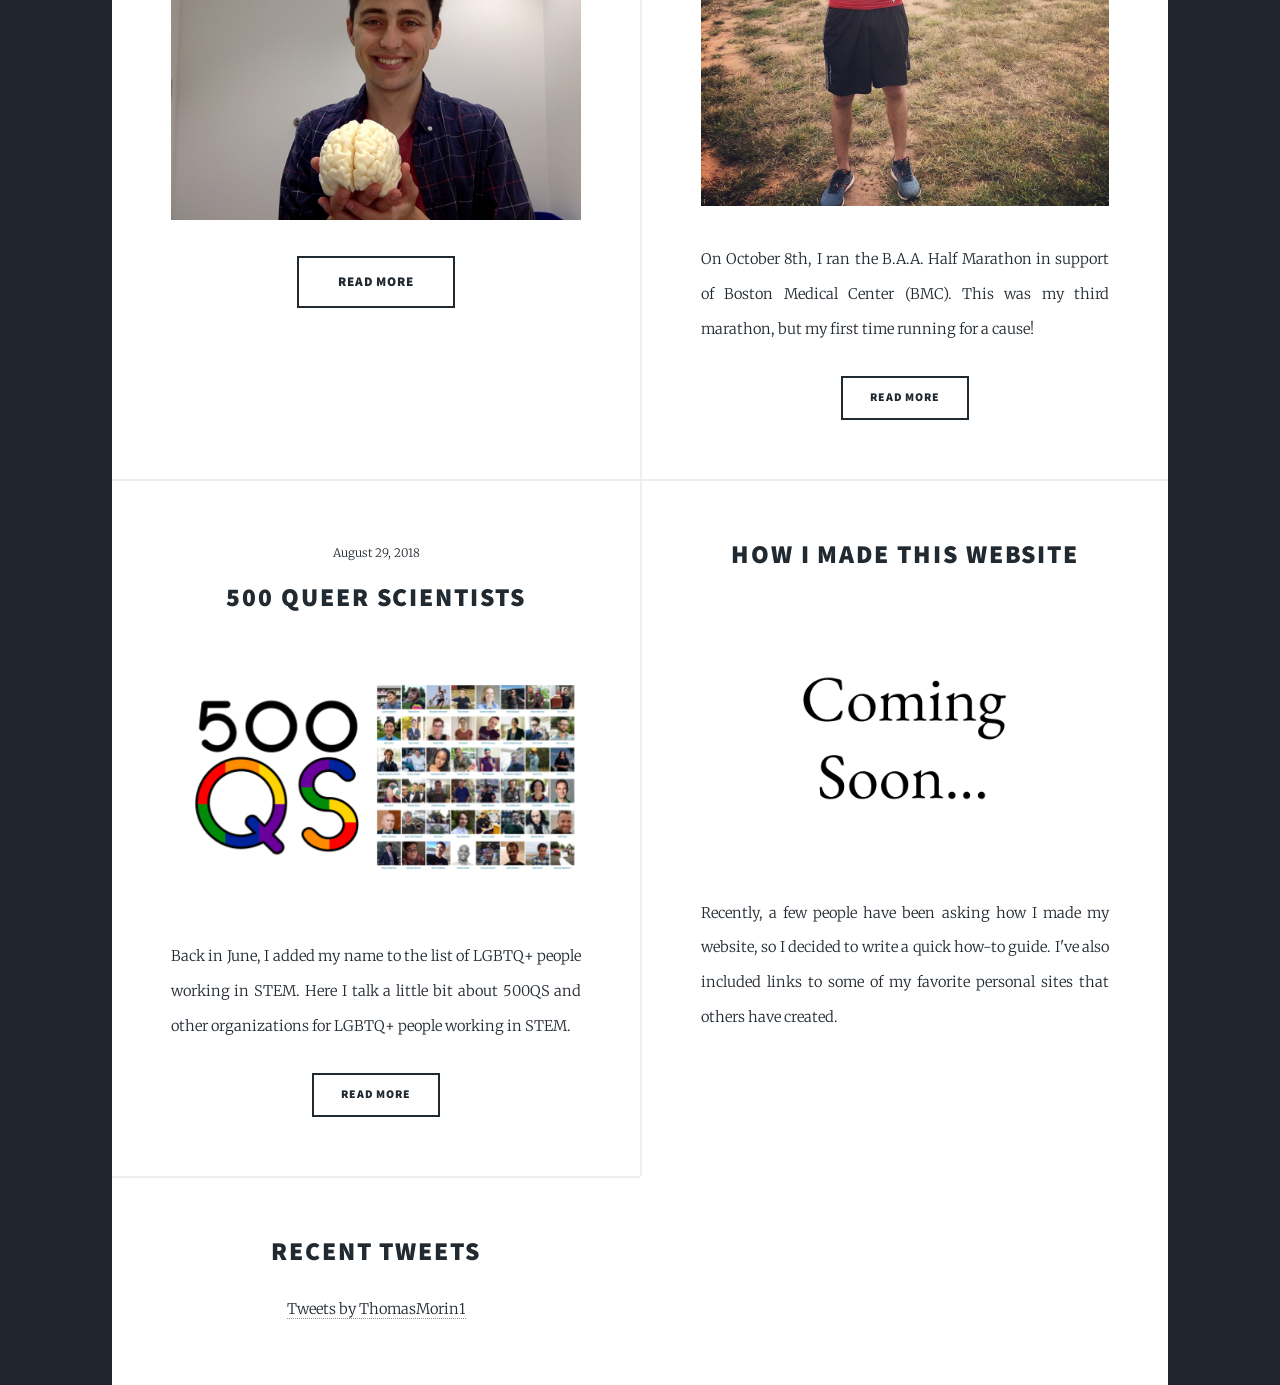
==== commit ab010113: "update to postdoc status" ====
--- a/index.html
+++ b/index.html
@@ -18,14 +18,14 @@
 	<head>
 		<meta property="og:site_name" content="Tom Morin"/>
                 <meta property="og:title" content="Tom Morin - Homepage"/>
-                <meta property="og:description" content="PhD Student at Boston University, studying Cognitive and Computational Neuroscience"/>
+                <meta property="og:description" content="Postdoctoral Fellow, studying Cognitive and Computational Neuroscience"/>
                 <meta property="og:image" content="images/me_and_my_brain.jpg"/>
                 <meta property="og:url" content="http://tmmorin.com">
                 <meta property="og:type" content="blog"/>
 		<title>Tom Morin</title>
 		<meta charset="utf-8" />
 		<meta name="viewport" content="width=device-width, initial-scale=1, user-scalable=no" />
-		<meta name="description" content="Thomas Morin is a PhD student studying Cognitive and Computational Neuroscience at Boston University. His research utilizes brain imaging technologies such as MRI to broaden our understanding about memory, attention, and other aspects of basic cognition." />
+		<meta name="description" content="Thomas Morin is a postdoctoral fellow studying Cognitive and Computational Neuroscience at Boston University. His research utilizes brain imaging technologies such as MRI and PET to broaden our understanding about memory, attention, and other aspects of basic cognition." />
 		<link rel="stylesheet" href="assets/css/main.css" />
 		<noscript><link rel="stylesheet" href="assets/css/noscript.css" /></noscript>
 		<link rel="shortcut icon" href="images/favicon.png" />
@@ -61,7 +61,7 @@
 					<div id="intro">
 						<h1>Thomas<br />
 						Morin</h1>
-						<p>PhD Candidate, Cognitive &amp; Computational Neuroscience</p>
+						<p>Postdoctoral Research Fellow, Cognitive &amp; Computational Neuroscience</p>
 						<ul class="actions">
 							<li><a href="#header" class="button icon solo fa-arrow-down scrolly">Continue</a></li>
 						</ul>
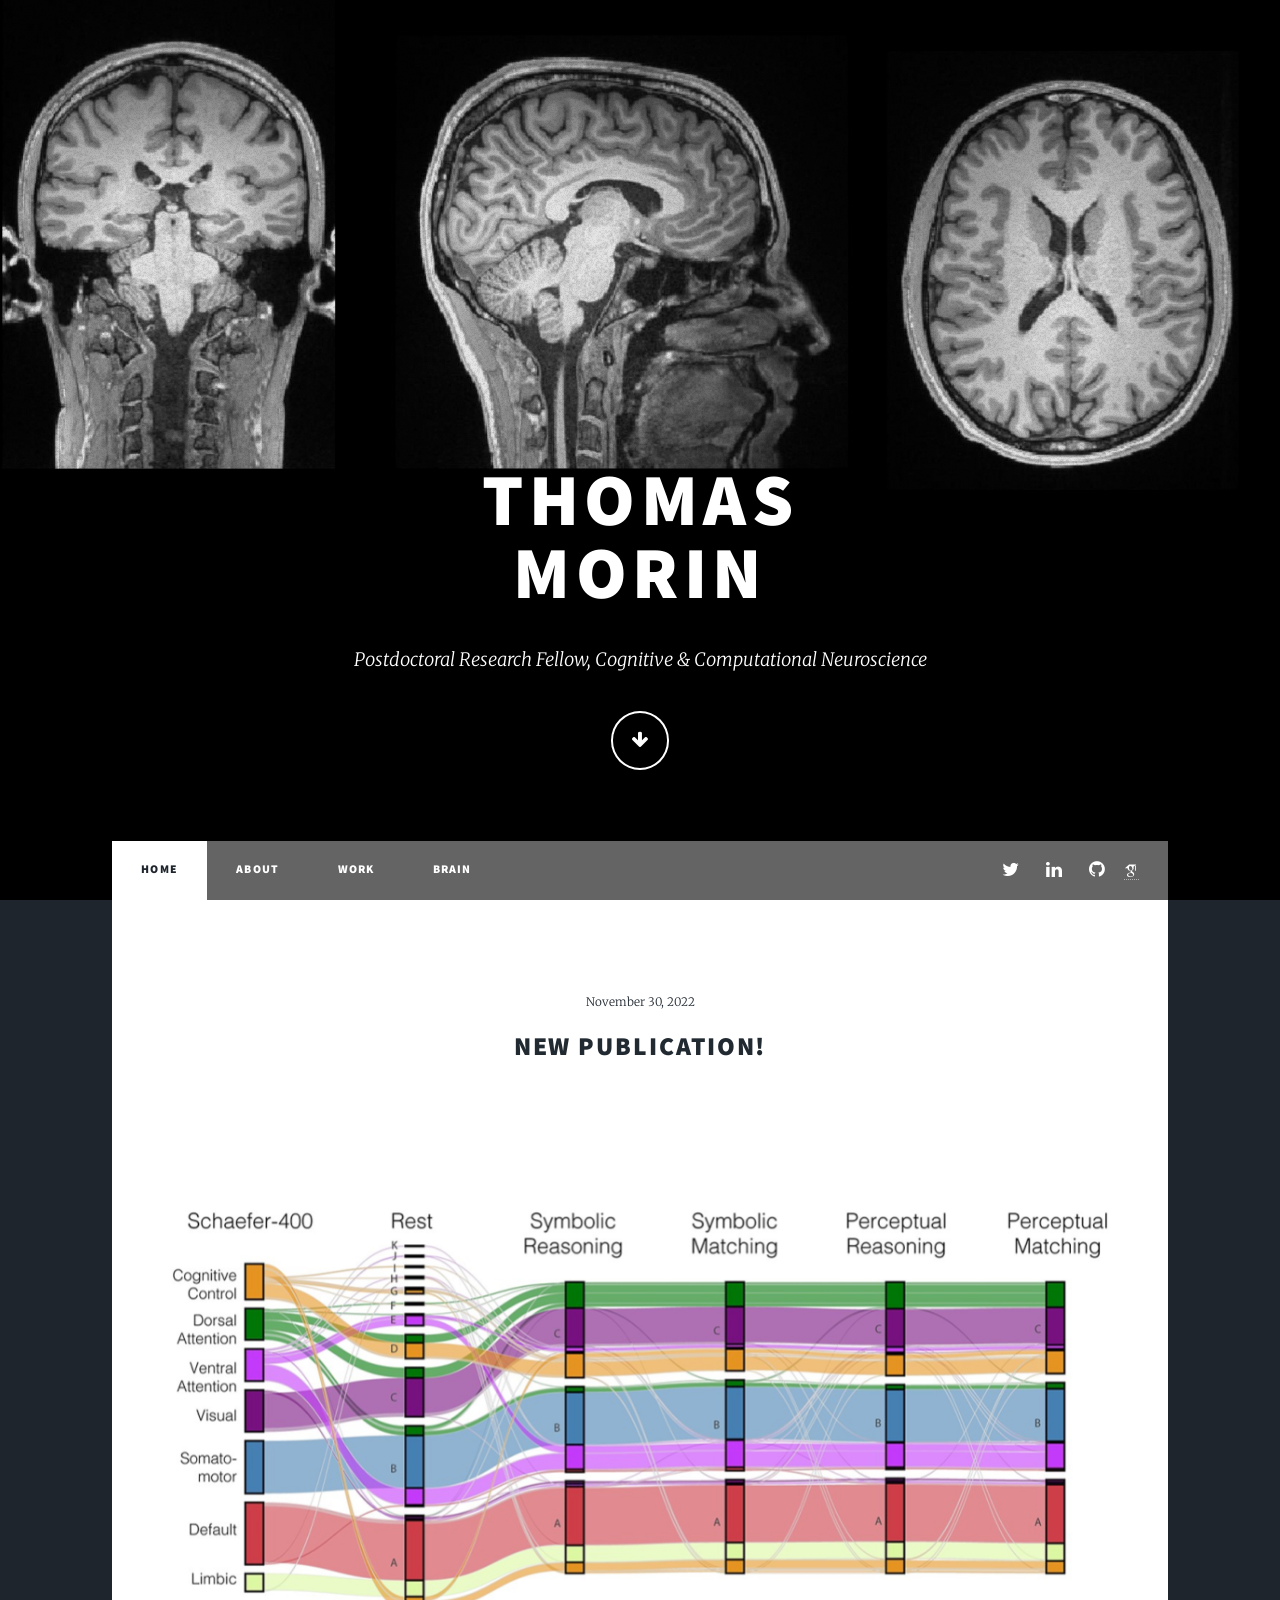
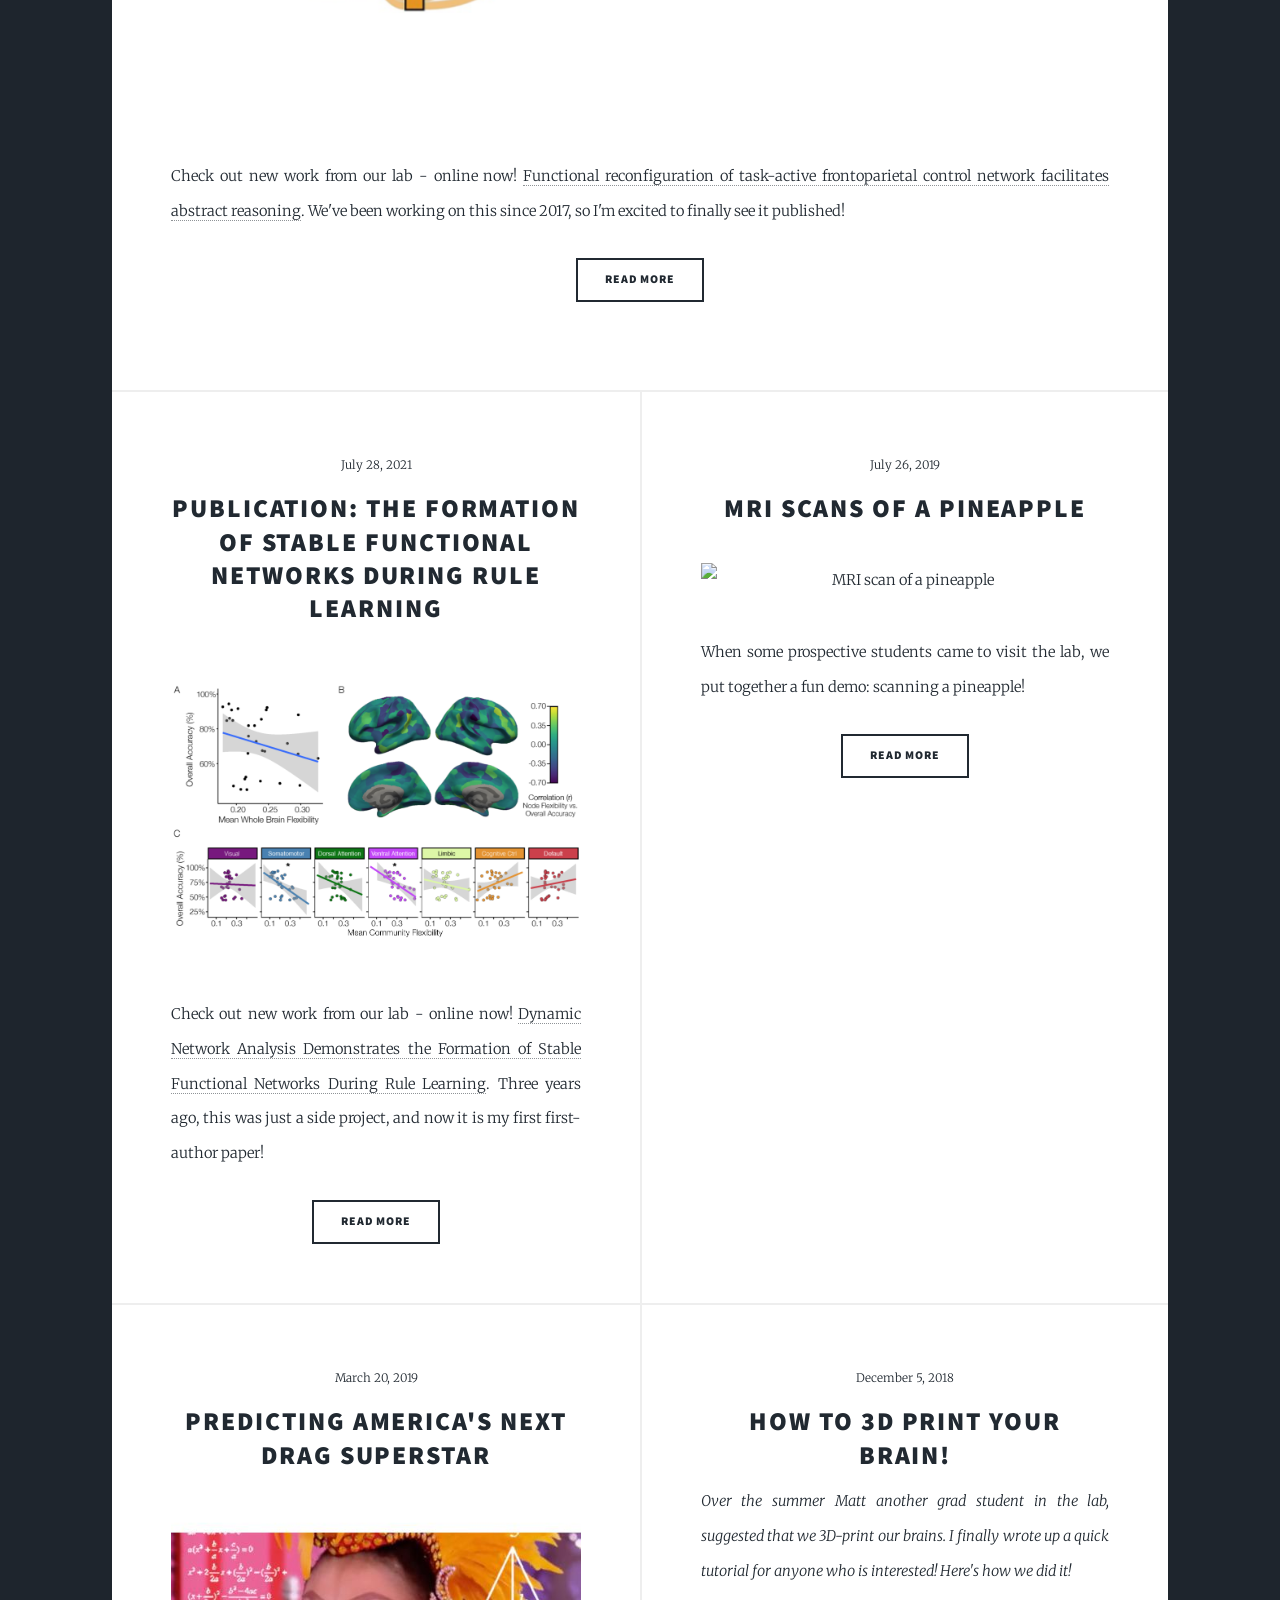
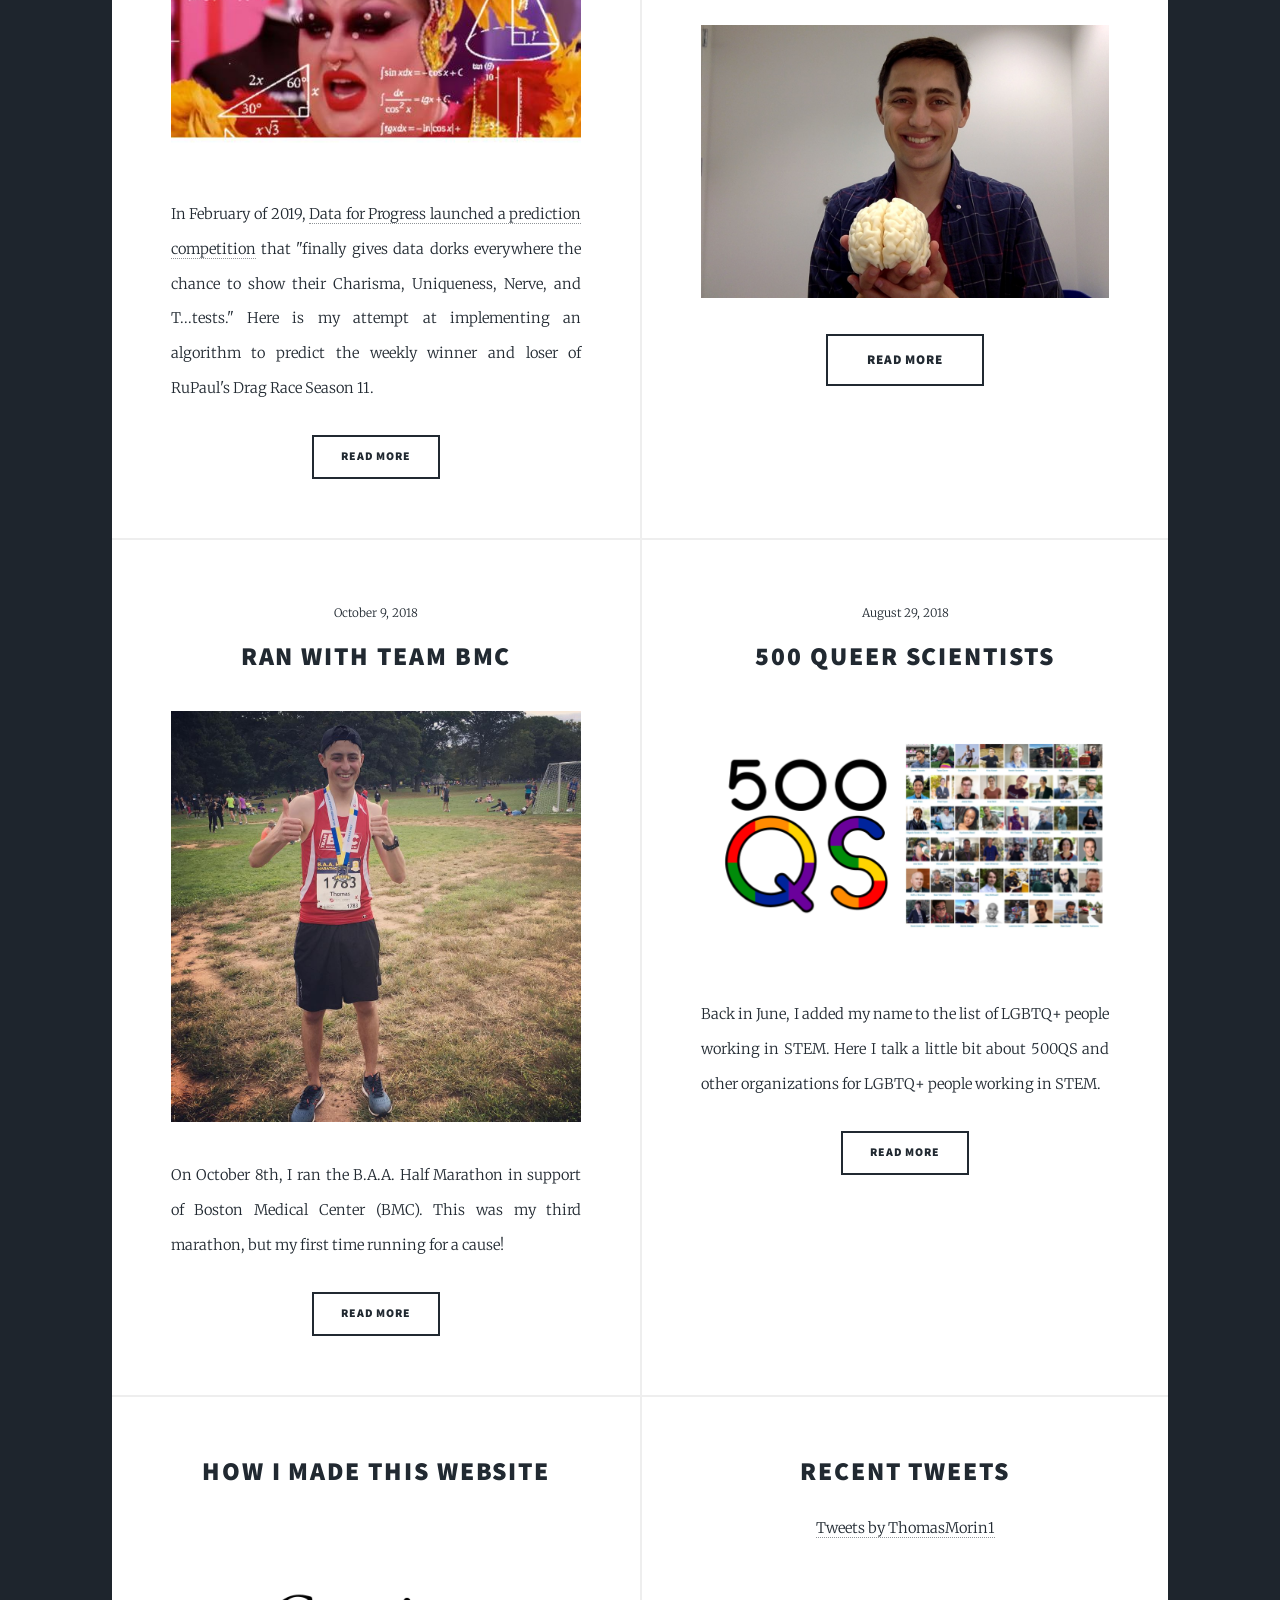
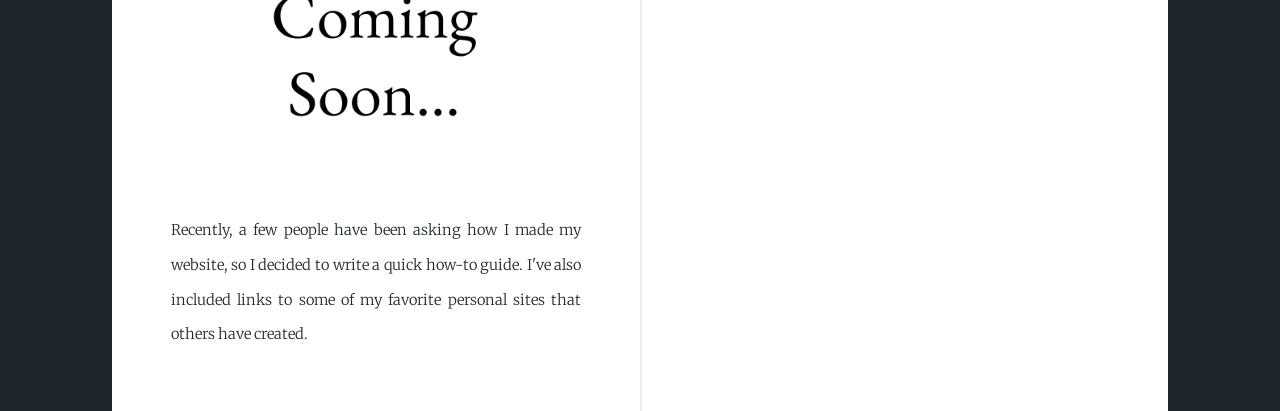
==== commit 6289f8f6: "new featured publication" ====
--- a/index.html
+++ b/index.html
@@ -94,8 +94,23 @@
 						<!-- Featured Post -->
 							<article class="post featured">
 								<header>
+										<span class="date">November 30, 2022</span>
+										<h2><a href="https://academic.oup.com/cercor/advance-article/doi/10.1093/cercor/bhac457/6843797?guestAccessKey=ba14e284-b98e-483c-a545-8a51f98b308c">New Publication!</a></h2>
+									</header>
+									<a href="https://academic.oup.com/cercor/advance-article/doi/10.1093/cercor/bhac457/6843797?guestAccessKey=ba14e284-b98e-483c-a545-8a51f98b308c" class="image main"><img src="images/cerebral_cortex_2022_announcement.png" alt="figure 4, network flexibility" /></a>
+									<p>Check out new work from our lab - online now! <a href="https://academic.oup.com/cercor/advance-article/doi/10.1093/cercor/bhac457/6843797?guestAccessKey=ba14e284-b98e-483c-a545-8a51f98b308c">Functional reconfiguration of task-active frontoparietal control network facilitates abstract reasoning</a>. We've been working on this since 2017, so I'm excited to finally see it published!</p>
+									<ul class="actions special">
+										<li><a href="https://academic.oup.com/cercor/advance-article/doi/10.1093/cercor/bhac457/6843797?guestAccessKey=ba14e284-b98e-483c-a545-8a51f98b308c" class="button">Read More</a></li>
+									</ul>
+							</article>
+
+						<!-- Posts -->
+						
+							<section class="posts">
+								<article>
+								<header>
 										<span class="date">July 28, 2021</span>
-										<h2><a href="https://academic.oup.com/cercor/advance-article/doi/10.1093/cercor/bhab175/6328819?guestAccessKey=fe2fd8b8-108e-4cf0-841b-44c2a84d178d">New Publication - Online Now!</a></h2>
+										<h2><a href="https://academic.oup.com/cercor/advance-article/doi/10.1093/cercor/bhab175/6328819?guestAccessKey=fe2fd8b8-108e-4cf0-841b-44c2a84d178d">Publication: The Formation of Stable Functional Networks During Rule Learning</a></h2>
 									</header>
 									<a href="https://academic.oup.com/cercor/advance-article/doi/10.1093/cercor/bhab175/6328819?guestAccessKey=fe2fd8b8-108e-4cf0-841b-44c2a84d178d" class="image main"><img src="images/cerebral_cortex_2021_announcement.png" alt="figure 4, network flexibility" /></a>
 									<p>Check out new work from our lab - online now! <a href="https://academic.oup.com/cercor/advance-article/doi/10.1093/cercor/bhab175/6328819?guestAccessKey=fe2fd8b8-108e-4cf0-841b-44c2a84d178d">Dynamic Network Analysis 
@@ -103,11 +118,7 @@
 									<ul class="actions special">
 										<li><a href="https://academic.oup.com/cercor/advance-article/doi/10.1093/cercor/bhab175/6328819?guestAccessKey=fe2fd8b8-108e-4cf0-841b-44c2a84d178d" class="button">Read More</a></li>
 									</ul>
-							</article>
-
-						<!-- Posts -->
-						
-							<section class="posts">
+								</article>
 								<article>
 									<header>
 										<span class="date">July 26, 2019</span>
